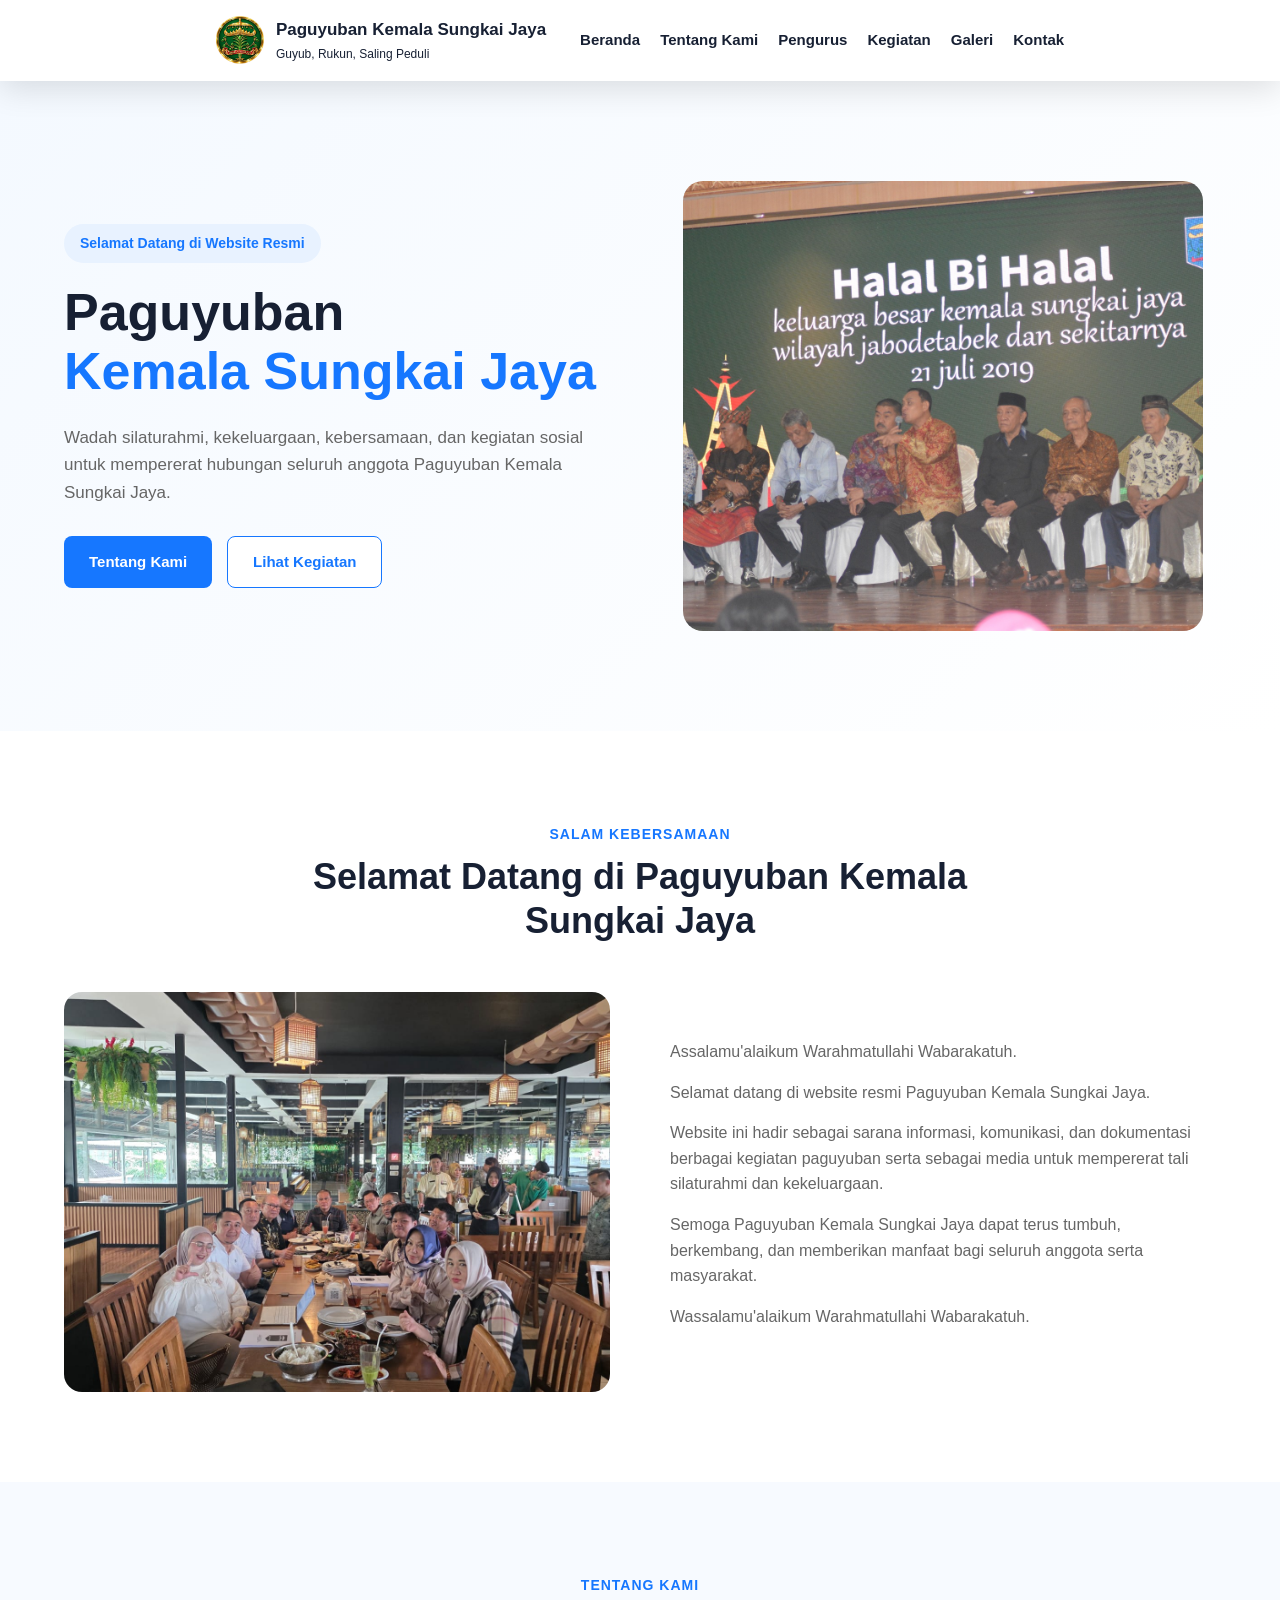
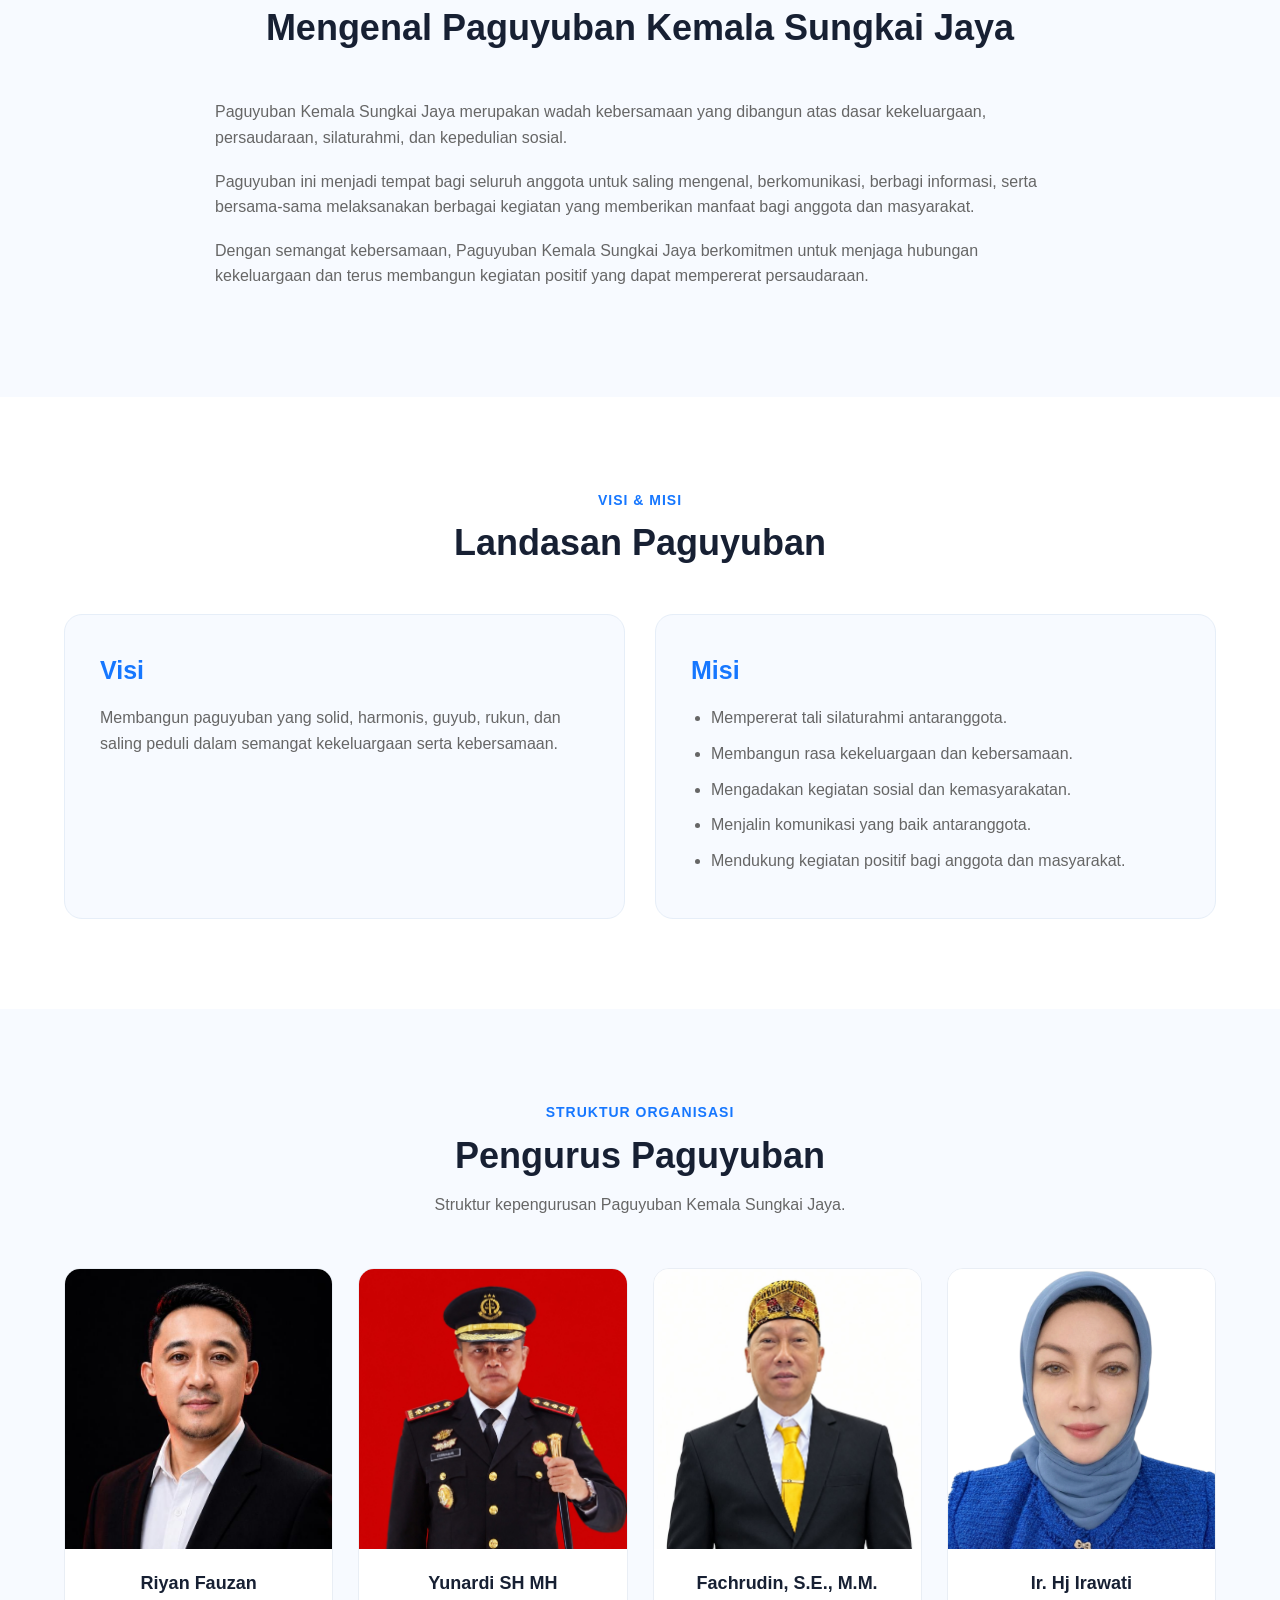
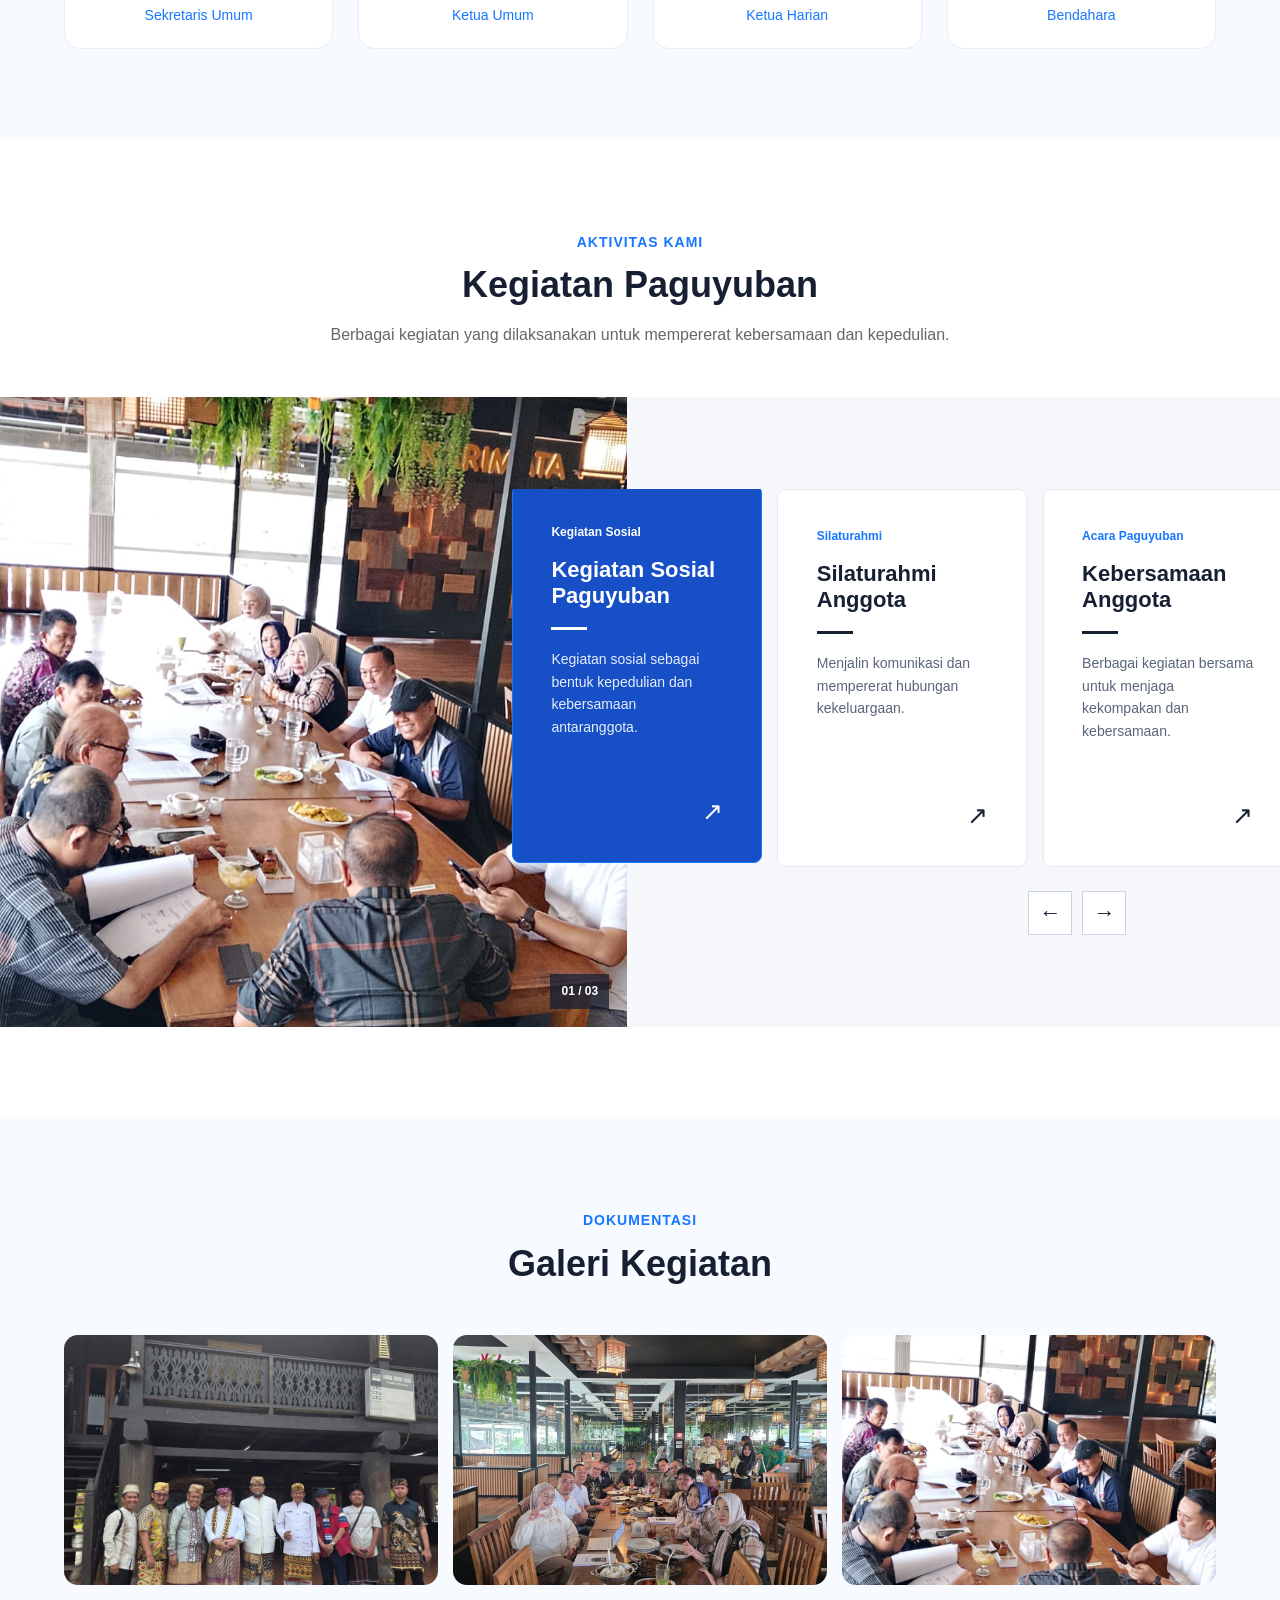
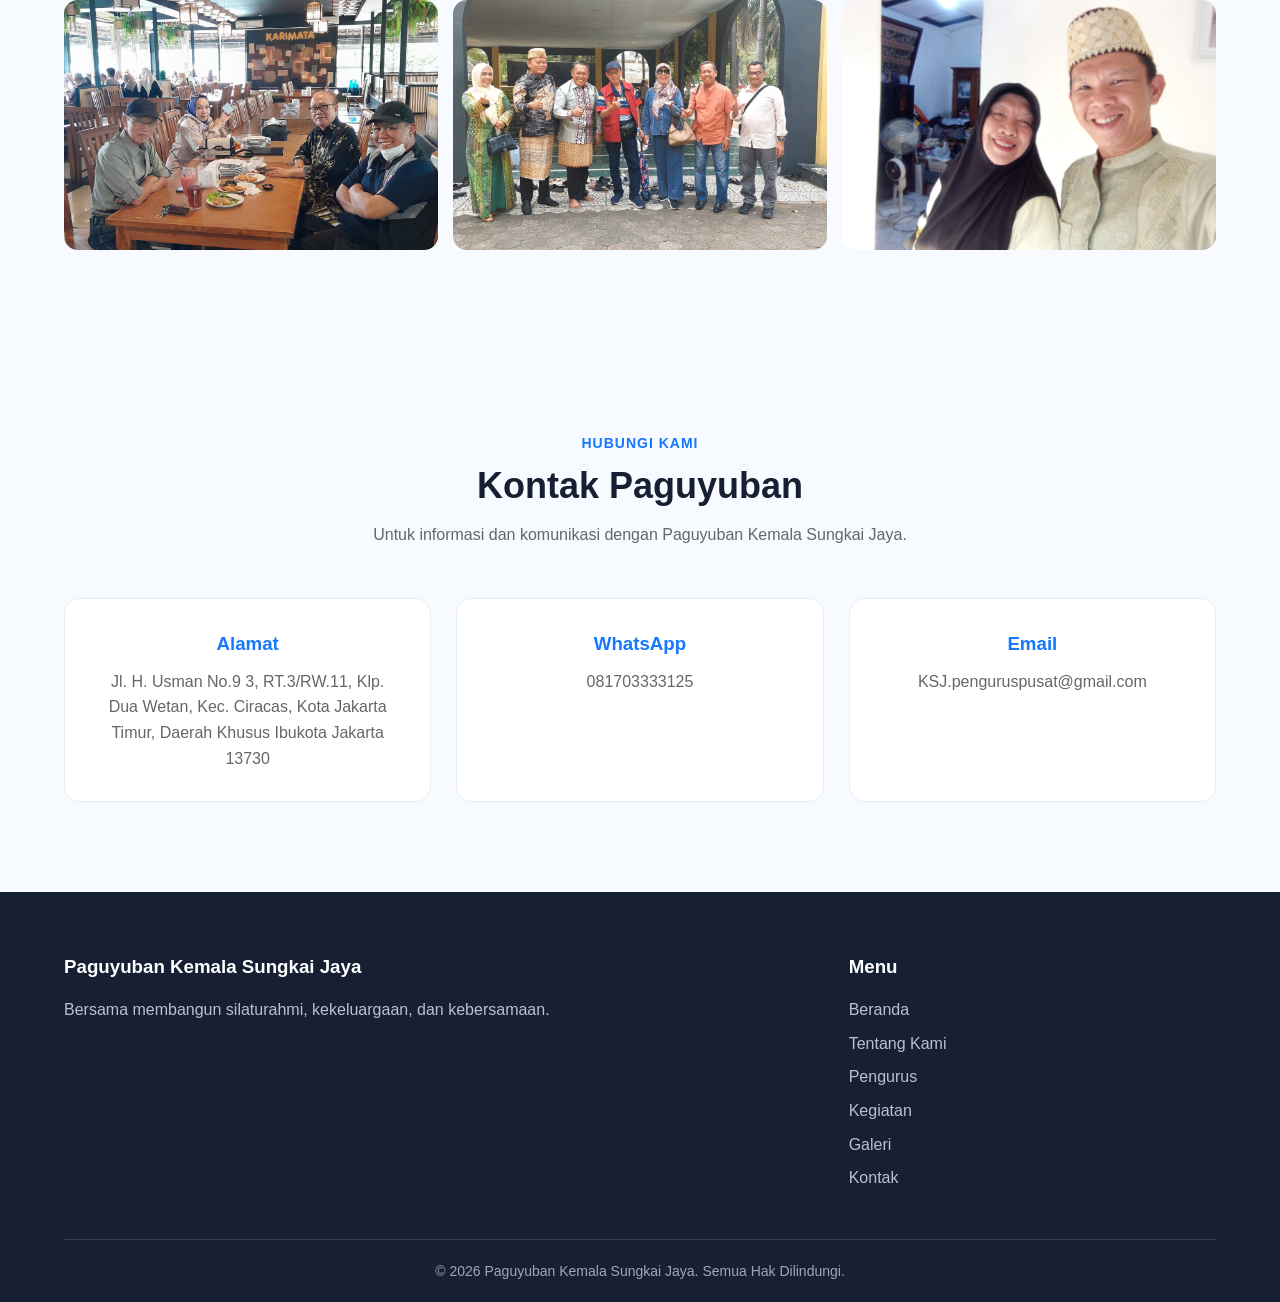
==== index.html @ f53ea98e "progress loading" ====
<!DOCTYPE html>
<html lang="id">

<head>
    <meta charset="UTF-8">
    <meta name="viewport" content="width=device-width, initial-scale=1.0">

    <title>Paguyuban Kemala Sungkai Jaya</title>

    <meta name="description"
        content="Website resmi Paguyuban Kemala Sungkai Jaya sebagai wadah silaturahmi, kekeluargaan, kebersamaan, dan kegiatan sosial.">

    <meta name="keywords"
        content="Paguyuban Kemala SUNGAKY Jaya, Kemala Sungkai, paguyuban, silaturahmi, kegiatan sosial">

    <meta name="author" content="Paguyuban Kemala Sungkai Jaya">

    <link rel="icon" type="image/png" href="assets/images/logo.png?v=20261005-1">

    <!-- CSS -->
    <link rel="stylesheet" href="style.css?v=20261005-2">

</head>

<body>

    <div class="scroll-progress" aria-hidden="true">
        <span class="scroll-progress-bar"></span>
    </div>

    <!-- =====================================================
         HEADER
    ====================================================== -->

    <header class="header">

        <div class="container">

            <!-- LOGO -->
            <div class="logo">
                <a href="#home">
                    <img src="assets/images/logo.png"
                        alt="Logo Paguyuban Kemala Sungkai Jaya">
                    <span class="logo-copy">
                        <span class="logo-name">Paguyuban Kemala Sungkai Jaya</span>
                        <span class="logo-tagline">Guyub, Rukun, Saling Peduli</span>
                    </span>
                </a>
            </div>


            <!-- NAVIGATION -->
            <nav class="navbar">

                <ul class="nav-menu">

                    <li>
                        <a href="#home">Beranda</a>
                    </li>

                    <li>
                        <a href="#tentang">Tentang Kami</a>
                    </li>

                    <li>
                        <a href="#pengurus">Pengurus</a>
                    </li>

                    <li>
                        <a href="#kegiatan">Kegiatan</a>
                    </li>

                    <li>
                        <a href="#galeri">Galeri</a>
                    </li>

                    <li hidden>
                        <a href="#berita">Berita</a>
                    </li>

                    <li>
                        <a href="#kontak">Kontak</a>
                    </li>

                </ul>

            </nav>


            <!-- MENU MOBILE -->
            <button class="menu-toggle" aria-label="Buka menu" aria-expanded="false">
                ☰
            </button>

        </div>

    </header>

    <script>
        const menuToggle = document.querySelector('.menu-toggle');
        const navbar = document.querySelector('.navbar');
        const navLinks = document.querySelectorAll('.nav-menu a');

        if (menuToggle && navbar) {
            menuToggle.addEventListener('click', () => {
                const isOpen = navbar.classList.toggle('active');
                menuToggle.setAttribute('aria-expanded', String(isOpen));
                menuToggle.textContent = isOpen ? '✕' : '☰';
            });

            navLinks.forEach((link) => {
                link.addEventListener('click', () => {
                    if (window.innerWidth <= 768) {
                        navbar.classList.remove('active');
                        menuToggle.setAttribute('aria-expanded', 'false');
                        menuToggle.textContent = '☰';
                    }
                });
            });
        }

        (() => {
            const header = document.querySelector('.header');
            const targets = header?.querySelectorAll('.logo-name, .logo-tagline, .nav-menu a');
            if (!header || !targets?.length) return;

            const sampleSize = 32;
            const imageSamples = new WeakMap();
            let updateFrame = 0;

            function getImageLuminance(image, x, y) {
                if (!image.complete || !image.naturalWidth || !image.naturalHeight) return null;

                let sample = imageSamples.get(image);
                if (!sample) {
                    const canvas = document.createElement('canvas');
                    canvas.width = sampleSize;
                    canvas.height = sampleSize;
                    const context = canvas.getContext('2d', { willReadFrequently: true });
                    try {
                        context.drawImage(image, 0, 0, sampleSize, sampleSize);
                        sample = context.getImageData(0, 0, sampleSize, sampleSize).data;
                        imageSamples.set(image, sample);
                    } catch {
                        return null;
                    }
                }

                const rect = image.getBoundingClientRect();
                if (!rect.width || !rect.height) return null;

                let scaleX = rect.width / image.naturalWidth;
                let scaleY = rect.height / image.naturalHeight;
                const fit = getComputedStyle(image).objectFit;
                if (fit === 'cover' || fit === 'contain') {
                    const scale = fit === 'cover'
                        ? Math.max(scaleX, scaleY)
                        : Math.min(scaleX, scaleY);
                    scaleX = scale;
                    scaleY = scale;
                }

                const offsetX = (rect.width - image.naturalWidth * scaleX) / 2;
                const offsetY = (rect.height - image.naturalHeight * scaleY) / 2;
                const imageX = (x - rect.left - offsetX) / scaleX;
                const imageY = (y - rect.top - offsetY) / scaleY;
                if (imageX < 0 || imageY < 0 || imageX >= image.naturalWidth || imageY >= image.naturalHeight) return null;

                const pixelX = Math.min(sampleSize - 1, Math.floor(imageX / image.naturalWidth * sampleSize));
                const pixelY = Math.min(sampleSize - 1, Math.floor(imageY / image.naturalHeight * sampleSize));
                const index = (pixelY * sampleSize + pixelX) * 4;
                const alpha = sample[index + 3] / 255;
                const red = sample[index] * alpha + 255 * (1 - alpha);
                const green = sample[index + 1] * alpha + 255 * (1 - alpha);
                const blue = sample[index + 2] * alpha + 255 * (1 - alpha);
                return (0.2126 * red + 0.7152 * green + 0.0722 * blue) / 255;
            }

            function getColorLuminance(color) {
                const values = color.match(/[\d.]+/g);
                if (!values || values.length < 3) return null;

                const alpha = values.length > 3 ? Number(values[3]) : 1;
                const red = Number(values[0]) * alpha + 255 * (1 - alpha);
                const green = Number(values[1]) * alpha + 255 * (1 - alpha);
                const blue = Number(values[2]) * alpha + 255 * (1 - alpha);
                return (0.2126 * red + 0.7152 * green + 0.0722 * blue) / 255;
            }

            function getLuminanceAt(x, y) {
                const underneath = document.elementsFromPoint(x, y)
                    .find((element) => !header.contains(element));

                for (let element = underneath; element && element !== document.documentElement; element = element.parentElement) {
                    if (element instanceof HTMLImageElement) {
                        const luminance = getImageLuminance(element, x, y);
                        if (luminance !== null) return luminance;
                    }

                    const color = getColorLuminance(getComputedStyle(element).backgroundColor);
                    if (color !== null && color < 0.999) return color;
                }

                return 1;
            }

            function updateHeaderContrast() {
                updateFrame = 0;

                for (const target of targets) {
                    const rect = target.getBoundingClientRect();
                    if (!rect.width || !rect.height) continue;

                    const xPositions = [0.2, 0.5, 0.8].map((ratio) => rect.left + rect.width * ratio);
                    const luminances = xPositions
                        .map((x) => getLuminanceAt(x, rect.top + rect.height / 2))
                        .filter((value) => value !== null);
                    if (!luminances.length) continue;

                    const luminance = luminances.reduce((sum, value) => sum + value, 0) / luminances.length;
                    let tone = target.dataset.headerContrast;
                    if (!tone) tone = luminance < 0.5 ? 'light' : 'dark';
                    else if (tone === 'light' && luminance > 0.56) tone = 'dark';
                    else if (tone === 'dark' && luminance < 0.44) tone = 'light';

                    if (tone !== target.dataset.headerContrast) {
                        target.dataset.headerContrast = tone;
                        target.style.setProperty('--header-text-color', tone === 'light' ? '#f8fafc' : '#172033');
                        target.style.setProperty('--header-text-shadow', tone === 'light'
                            ? '0 1px 3px rgba(0, 0, 0, 0.7)'
                            : '0 1px 3px rgba(255, 255, 255, 0.85)');
                    }
                }
            }

            function scheduleContrastUpdate() {
                if (!updateFrame) updateFrame = requestAnimationFrame(updateHeaderContrast);
            }

            window.addEventListener('scroll', scheduleContrastUpdate, { passive: true });
            window.addEventListener('resize', scheduleContrastUpdate, { passive: true });
            document.addEventListener('load', (event) => {
                if (event.target instanceof HTMLImageElement) scheduleContrastUpdate();
            }, true);
            scheduleContrastUpdate();
        })();

        (() => {
            const progressBar = document.querySelector('.scroll-progress-bar');
            const mobileOrTablet = window.matchMedia('(max-width: 992px)');
            let frameId = 0;
            let isListening = false;

            if (!progressBar) return;

            function updateProgress() {
                frameId = 0;
                const scrollableHeight = document.documentElement.scrollHeight - window.innerHeight;
                const progress = scrollableHeight > 0
                    ? Math.min(1, Math.max(0, window.scrollY / scrollableHeight))
                    : 0;
                progressBar.style.transform = `scaleX(${progress})`;
            }

            function scheduleProgressUpdate() {
                if (!frameId) frameId = window.requestAnimationFrame(updateProgress);
            }

            function syncProgressListener() {
                if (mobileOrTablet.matches && !isListening) {
                    window.addEventListener('scroll', scheduleProgressUpdate, { passive: true });
                    isListening = true;
                    scheduleProgressUpdate();
                } else if (!mobileOrTablet.matches && isListening) {
                    window.removeEventListener('scroll', scheduleProgressUpdate);
                    isListening = false;
                    window.cancelAnimationFrame(frameId);
                    frameId = 0;
                    progressBar.style.transform = 'scaleX(0)';
                }
            }

            mobileOrTablet.addEventListener('change', syncProgressListener);
            window.addEventListener('resize', () => {
                syncProgressListener();
                if (isListening) scheduleProgressUpdate();
            }, { passive: true });
            syncProgressListener();
        })();
    </script>



    <!-- =====================================================
         MAIN CONTENT
    ====================================================== -->

    <main>


        <!-- =================================================
             HERO
        ================================================== -->

        <section class="hero" id="home">

            <div class="container hero-container">

                <div class="hero-content">

                    <span class="hero-badge">
                        Selamat Datang di Website Resmi
                    </span>

                    <h1>
                        Paguyuban
                        <span>Kemala Sungkai Jaya</span>
                    </h1>

                    <p>
                        Wadah silaturahmi, kekeluargaan, kebersamaan,
                        dan kegiatan sosial untuk mempererat hubungan
                        seluruh anggota Paguyuban Kemala Sungkai Jaya.
                    </p>

                    <div class="hero-buttons">

                        <a href="#tentang" class="btn btn-primary">
                            Tentang Kami
                        </a>

                        <a href="#kegiatan" class="btn btn-secondary">
                            Lihat Kegiatan
                        </a>

                    </div>

                </div>


                <!-- HERO IMAGE -->

                <div class="hero-image">

                    <img src="assets/images/pelantikan.jpeg"
                        alt="Paguyuban Kemala Sungkai Jaya">

                </div>

            </div>

        </section>



        <!-- =================================================
             SAMBUTAN
        ================================================== -->

        <section class="sambutan">

            <div class="container">

                <div class="section-heading">

                    <span class="section-subtitle">
                        Salam Kebersamaan
                    </span>

                    <h2>
                        Selamat Datang di Paguyuban
                        Kemala Sungkai Jaya
                    </h2>

                </div>


                <div class="sambutan-content">

                    <div class="sambutan-image">

                        <img src="assets/images/galeri-2.jpg"
                            alt="Kegiatan Paguyuban Kemala Sungkai Jaya">

                    </div>


                    <div class="sambutan-text">

                        <p>
                            Assalamu'alaikum Warahmatullahi Wabarakatuh.
                        </p>

                        <p>
                            Selamat datang di website resmi
                            Paguyuban Kemala Sungkai Jaya.
                        </p>

                        <p>
                            Website ini hadir sebagai sarana informasi,
                            komunikasi, dan dokumentasi berbagai kegiatan
                            paguyuban serta sebagai media untuk mempererat
                            tali silaturahmi dan kekeluargaan.
                        </p>

                        <p>
                            Semoga Paguyuban Kemala Sungkai Jaya dapat
                            terus tumbuh, berkembang, dan memberikan
                            manfaat bagi seluruh anggota serta masyarakat.
                        </p>

                        <p>
                            Wassalamu'alaikum Warahmatullahi Wabarakatuh.
                        </p>

                    </div>

                </div>

            </div>

        </section>



        <!-- =================================================
             TENTANG KAMI
        ================================================== -->

        <section class="tentang" id="tentang">

            <div class="container">

                <div class="section-heading">

                    <span class="section-subtitle">
                        Tentang Kami
                    </span>

                    <h2>
                        Mengenal Paguyuban Kemala Sungkai Jaya
                    </h2>

                </div>


                <div class="tentang-content">

                    <p>
                        Paguyuban Kemala Sungkai Jaya merupakan wadah
                        kebersamaan yang dibangun atas dasar kekeluargaan,
                        persaudaraan, silaturahmi, dan kepedulian sosial.
                    </p>

                    <p>
                        Paguyuban ini menjadi tempat bagi seluruh anggota
                        untuk saling mengenal, berkomunikasi, berbagi
                        informasi, serta bersama-sama melaksanakan berbagai
                        kegiatan yang memberikan manfaat bagi anggota dan
                        masyarakat.
                    </p>

                    <p>
                        Dengan semangat kebersamaan, Paguyuban Kemala
                        Sungkai Jaya berkomitmen untuk menjaga hubungan
                        kekeluargaan dan terus membangun kegiatan positif
                        yang dapat mempererat persaudaraan.
                    </p>

                </div>

            </div>

        </section>



        <!-- =================================================
             VISI & MISI
        ================================================== -->

        <section class="visi-misi">

            <div class="container">

                <div class="section-heading">

                    <span class="section-subtitle">
                        Visi & Misi
                    </span>

                    <h2>
                        Landasan Paguyuban
                    </h2>

                </div>


                <div class="visi-misi-grid">


                    <!-- VISI -->

                    <div class="visi-box">

                        <h3>
                            Visi
                        </h3>

                        <p>
                            Membangun paguyuban yang solid, harmonis,
                            guyub, rukun, dan saling peduli dalam semangat
                            kekeluargaan serta kebersamaan.
                        </p>

                    </div>


                    <!-- MISI -->

                    <div class="misi-box">

                        <h3>
                            Misi
                        </h3>

                        <ul>

                            <li>
                                Mempererat tali silaturahmi antaranggota.
                            </li>

                            <li>
                                Membangun rasa kekeluargaan dan kebersamaan.
                            </li>

                            <li>
                                Mengadakan kegiatan sosial dan kemasyarakatan.
                            </li>

                            <li>
                                Menjalin komunikasi yang baik antaranggota.
                            </li>

                            <li>
                                Mendukung kegiatan positif bagi anggota
                                dan masyarakat.
                            </li>

                        </ul>

                    </div>

                </div>

            </div>

        </section>



        <!-- =================================================
             PENGURUS
        ================================================== -->

        <section class="pengurus" id="pengurus">

            <div class="container">

                <div class="section-heading">

                    <span class="section-subtitle">
                        Struktur Organisasi
                    </span>

                    <h2>
                        Pengurus Paguyuban
                    </h2>

                    <p>
                        Struktur kepengurusan Paguyuban Kemala Sungkai Jaya.
                    </p>

                </div>


                <div class="pengurus-grid">


                    <!-- KETUA UMUM -->

                    <div class="pengurus-card">

                        <div class="pengurus-image">

                            <img src="assets/images/ketua.jpeg"
                                alt="Ketua Umum Paguyuban">

                        </div>

                        <div class="pengurus-info">

                            <h3>
                                Yunardi SH MH
                            </h3>

                            <span>
                                Ketua Umum
                            </span>

                        </div>

                    </div>


                    <!-- KETUA HARIAN -->

                    <div class="pengurus-card">

                        <div class="pengurus-image">

                            <img src="assets/images/ketuaharian.jpeg"
                                alt="Fachrudin, Ketua Harian Paguyuban Kemala Sungkai Jaya">

                        </div>

                        <div class="pengurus-info">

                            <h3>
                                Fachrudin, S.E., M.M.
                            </h3>

                            <span>
                                Ketua Harian
                            </span>

                        </div>

                    </div>


                    <!-- SEKRETARIS UMUM -->

                    <div class="pengurus-card">

                        <div class="pengurus-image">

                            <img src="assets/images/sekretaris.jpg"
                                alt="Riyan Fauzan, Sekretaris Umum">

                        </div>

                        <div class="pengurus-info">

                            <h3>
                                Riyan Fauzan
                            </h3>

                            <span>
                                Sekretaris Umum
                            </span>

                        </div>

                    </div>


                    <!-- BENDAHARA -->

                    <div class="pengurus-card">

                        <div class="pengurus-image">

                            <img src="assets/images/bendahara.png"
                                alt="Bendahara Paguyuban">

                        </div>

                        <div class="pengurus-info">

                            <h3>
                                Ir. Hj Irawati
                            </h3>

                            <span>
                                Bendahara
                            </span>

                        </div>

                    </div>

                </div>

            </div>

        </section>



        <!-- =================================================
             KEGIATAN
        ================================================== -->

        <section class="kegiatan" id="kegiatan">

            <div class="container">

                <div class="section-heading">

                    <span class="section-subtitle">
                        Aktivitas Kami
                    </span>

                    <h2>
                        Kegiatan Paguyuban
                    </h2>

                    <p>
                        Berbagai kegiatan yang dilaksanakan untuk
                        mempererat kebersamaan dan kepedulian.
                    </p>

                </div>


                <div class="kegiatan-slider" data-kegiatan-slider>

                    <div class="kegiatan-visual">
                        <img class="kegiatan-feature-image"
                            src="assets/images/galeri-3.jpg"
                            alt="Kegiatan sosial Paguyuban Kemala Sungkai Jaya">
                        <span class="kegiatan-counter" aria-live="polite">01 / 03</span>
                    </div>

                    <div class="kegiatan-carousel">

                        <div class="kegiatan-viewport" aria-label="Pilihan kegiatan paguyuban">
                            <div class="kegiatan-track">

                                <article class="kegiatan-card is-active">
                                    <h3 class="kegiatan-card-heading">
                                        <button class="kegiatan-select" type="button" aria-pressed="true"
                                            data-image="assets/images/galeri-3.jpg"
                                            data-alt="Kegiatan sosial Paguyuban Kemala Sungkai Jaya">
                                            <span class="kegiatan-category">Kegiatan Sosial</span>
                                            <span class="kegiatan-card-title">Kegiatan Sosial Paguyuban</span>
                                            <span class="kegiatan-description">Kegiatan sosial sebagai bentuk kepedulian dan kebersamaan antaranggota.</span>
                                            <span class="kegiatan-arrow" aria-hidden="true">↗</span>
                                        </button>
                                    </h3>
                                </article>

                                <article class="kegiatan-card">
                                    <h3 class="kegiatan-card-heading">
                                        <button class="kegiatan-select" type="button" aria-pressed="false"
                                            data-image="assets/images/galeri-2.jpg"
                                            data-alt="Silaturahmi anggota Paguyuban Kemala Sungkai Jaya">
                                            <span class="kegiatan-category">Silaturahmi</span>
                                            <span class="kegiatan-card-title">Silaturahmi Anggota</span>
                                            <span class="kegiatan-description">Menjalin komunikasi dan mempererat hubungan kekeluargaan.</span>
                                            <span class="kegiatan-arrow" aria-hidden="true">↗</span>
                                        </button>
                                    </h3>
                                </article>

                                <article class="kegiatan-card">
                                    <h3 class="kegiatan-card-heading">
                                        <button class="kegiatan-select" type="button" aria-pressed="false"
                                            data-image="assets/images/galeri-1.jpg"
                                            data-alt="Acara kebersamaan anggota Paguyuban Kemala Sungkai Jaya">
                                            <span class="kegiatan-category">Acara Paguyuban</span>
                                            <span class="kegiatan-card-title">Kebersamaan Anggota</span>
                                            <span class="kegiatan-description">Berbagai kegiatan bersama untuk menjaga kekompakan dan kebersamaan.</span>
                                            <span class="kegiatan-arrow" aria-hidden="true">↗</span>
                                        </button>
                                    </h3>
                                </article>

                            </div>
                        </div>

                        <div class="kegiatan-controls" aria-label="Kontrol slider kegiatan">
                            <button class="kegiatan-control" type="button" data-kegiatan-step="-1" aria-label="Kegiatan sebelumnya">
                                <span aria-hidden="true">←</span>
                            </button>
                            <button class="kegiatan-control" type="button" data-kegiatan-step="1" aria-label="Kegiatan berikutnya">
                                <span aria-hidden="true">→</span>
                            </button>
                        </div>

                    </div>
                </div>

            </div>

        </section>

        <script>
            (() => {
                const slider = document.querySelector('[data-kegiatan-slider]');
                if (!slider) return;

                const featureImage = slider.querySelector('.kegiatan-feature-image');
                const counter = slider.querySelector('.kegiatan-counter');
                const track = slider.querySelector('.kegiatan-track');
                const originalIndexes = new Map(
                    [...track.querySelectorAll('.kegiatan-select')].map((button, index) => [button, index])
                );
                let isAnimating = false;
                let pendingSteps = 0;
                let imageSwapTimer;

                track.querySelectorAll('.kegiatan-select').forEach((button) => {
                    const preview = new Image();
                    preview.src = button.dataset.image;
                });

                function setActiveCard(card) {
                    const selectedButton = card.querySelector('.kegiatan-select');
                    const originalIndex = originalIndexes.get(selectedButton);

                    [...track.children].forEach((item) => {
                        const isActive = item === card;
                        item.classList.toggle('is-active', isActive);
                        item.querySelector('.kegiatan-select').setAttribute('aria-pressed', String(isActive));
                    });

                    window.clearTimeout(imageSwapTimer);
                    if (featureImage.getAttribute('src') !== selectedButton.dataset.image) {
                        featureImage.classList.add('is-changing');
                        imageSwapTimer = window.setTimeout(() => {
                            featureImage.src = selectedButton.dataset.image;
                            featureImage.alt = selectedButton.dataset.alt;
                            featureImage.classList.remove('is-changing');
                        }, 140);
                    }

                    counter.textContent = `${String(originalIndex + 1).padStart(2, '0')} / ${String(originalIndexes.size).padStart(2, '0')}`;
                }

                function finishStep(direction, outgoingCard, onTransitionEnd, timer) {
                    if (!isAnimating) return;

                    window.clearTimeout(timer);
                    track.removeEventListener('transitionend', onTransitionEnd);
                    if (direction > 0) track.append(outgoingCard);

                    track.style.transition = 'none';
                    track.style.transform = 'translateX(0)';
                    track.getBoundingClientRect();
                    track.style.transition = '';
                    isAnimating = false;
                    requestAnimationFrame(advanceQueue);
                }

                function animateStep(direction) {
                    const cards = [...track.children];
                    const distance = cards[0].getBoundingClientRect().width
                        + parseFloat(getComputedStyle(track).gap || 0);
                    let incomingCard;
                    let outgoingCard = cards[0];

                    if (direction > 0) {
                        incomingCard = cards[1];
                    } else {
                        incomingCard = cards[cards.length - 1];
                        track.style.transition = 'none';
                        track.prepend(incomingCard);
                        track.style.transform = `translateX(${-distance}px)`;
                        track.getBoundingClientRect();
                    }

                    setActiveCard(incomingCard);
                    isAnimating = true;

                    let timer;
                    function onTransitionEnd(event) {
                        if (event.target !== track || event.propertyName !== 'transform') return;
                        finishStep(direction, outgoingCard, onTransitionEnd, timer);
                    }

                    track.addEventListener('transitionend', onTransitionEnd);
                    timer = window.setTimeout(() => {
                        finishStep(direction, outgoingCard, onTransitionEnd, timer);
                    }, 500);

                    requestAnimationFrame(() => {
                        track.style.transform = direction > 0
                            ? `translateX(${-distance}px)`
                            : 'translateX(0)';
                    });
                }

                function advanceQueue() {
                    if (isAnimating || pendingSteps === 0) return;

                    const direction = Math.sign(pendingSteps);
                    pendingSteps -= direction;
                    animateStep(direction);
                }

                function requestSteps(steps) {
                    pendingSteps += steps;
                    advanceQueue();
                }

                track.querySelectorAll('.kegiatan-card').forEach((card) => {
                    card.querySelector('.kegiatan-select').addEventListener('click', () => {
                        const index = [...track.children].indexOf(card);
                        if (index > 0) requestSteps(index);
                    });
                });

                slider.querySelectorAll('[data-kegiatan-step]').forEach((control) => {
                    control.addEventListener('click', () => {
                        requestSteps(Number(control.dataset.kegiatanStep));
                    });
                });
            })();
        </script>



        <!-- =================================================
             GALERI
        ================================================== -->

        <section class="galeri" id="galeri">

            <div class="container">

                <div class="section-heading">

                    <span class="section-subtitle">
                        Dokumentasi
                    </span>

                    <h2>
                        Galeri Kegiatan
                    </h2>

                </div>


                <div class="galeri-grid">

                    <div class="galeri-item">
                        <img src="assets/images/galeri-1.jpg"
                            alt="Galeri Paguyuban">
                    </div>

                    <div class="galeri-item">
                        <img src="assets/images/galeri-2.jpg"
                            alt="Galeri Paguyuban">
                    </div>

                    <div class="galeri-item">
                        <img src="assets/images/galeri-3.jpg"
                            alt="Galeri Paguyuban">
                    </div>

                    <div class="galeri-item">
                        <img src="assets/images/galeri-4.jpg"
                            alt="Galeri Paguyuban">
                    </div>

                    <div class="galeri-item">
                        <img src="assets/images/galeri-5.jpg"
                            alt="Galeri Paguyuban">
                    </div>

                    <div class="galeri-item">
                        <img src="assets/images/galeri-6.jpg"
                            alt="Galeri Paguyuban">
                    </div>

                </div>

            </div>

        </section>



        <!-- =================================================
             BERITA
        ================================================== -->

        <section class="berita" id="berita" hidden>

            <div class="container">

                <div class="section-heading">

                    <span class="section-subtitle">
                        Informasi Terbaru
                    </span>

                    <h2>
                        Berita & Informasi
                    </h2>

                </div>


                <div class="berita-grid">


                    <article class="berita-card">

                        <img src="assets/images/galeri-3.jpg"
                            alt="Berita Paguyuban">

                        <div class="berita-content">

                            <span>
                                Informasi
                            </span>

                            <h3>
                                Kegiatan Terbaru Paguyuban
                            </h3>

                            <p>
                                Informasi mengenai kegiatan terbaru
                                Paguyuban Kemala Sungkai Jaya.
                            </p>

                            <a href="#">
                                Baca Selengkapnya →
                            </a>

                        </div>

                    </article>


                    <article class="berita-card">

                        <img src="assets/images/galeri-1.jpg"
                            alt="Informasi Paguyuban">

                        <div class="berita-content">

                            <span>
                                Pengumuman
                            </span>

                            <h3>
                                Informasi Untuk Anggota
                            </h3>

                            <p>
                                Informasi dan pengumuman penting
                                untuk seluruh anggota paguyuban.
                            </p>

                            <a href="#">
                                Baca Selengkapnya →
                            </a>

                        </div>

                    </article>


                    <article class="berita-card">

                        <img src="assets/images/galeri-4.jpg"
                            alt="Kegiatan Sosial Paguyuban">

                        <div class="berita-content">

                            <span>
                                Sosial
                            </span>

                            <h3>
                                Kepedulian dan Kebersamaan
                            </h3>

                            <p>
                                Dokumentasi kegiatan sosial dan
                                kepedulian Paguyuban.
                            </p>

                            <a href="#">
                                Baca Selengkapnya →
                            </a>

                        </div>

                    </article>

                </div>

            </div>

        </section>



        <!-- =================================================
             KONTAK
        ================================================== -->

        <section class="kontak" id="kontak">

            <div class="container">

                <div class="section-heading">

                    <span class="section-subtitle">
                        Hubungi Kami
                    </span>

                    <h2>
                        Kontak Paguyuban
                    </h2>

                    <p>
                        Untuk informasi dan komunikasi dengan
                        Paguyuban Kemala Sungkai Jaya.
                    </p>

                </div>


                <div class="kontak-grid">


                    <div class="kontak-item">

                        <h3>
                            Alamat
                        </h3>

                        <p>
                            Jl. H. Usman No.9 3, RT.3/RW.11, Klp. Dua Wetan, Kec. Ciracas, Kota Jakarta Timur, Daerah Khusus Ibukota Jakarta 13730
                        </p>

                    </div>


                    <div class="kontak-item">

                        <h3>
                            WhatsApp
                        </h3>

                        <p>
                            081703333125
                        </p>

                    </div>


                    <div class="kontak-item">

                        <h3>
                            Email
                        </h3>

                        <p>
                            KSJ.penguruspusat@gmail.com
                        </p>

                    </div>

                </div>

            </div>

        </section>


    </main>



    <!-- =====================================================
         FOOTER
    ====================================================== -->

    <footer class="footer">

        <div class="container">

            <div class="footer-content">

                <div class="footer-about">

                    <h3>
                        Paguyuban Kemala Sungkai Jaya
                    </h3>

                    <p>
                        Bersama membangun silaturahmi,
                        kekeluargaan, dan kebersamaan.
                    </p>

                </div>


                <div class="footer-menu">

                    <h3>
                        Menu
                    </h3>

                    <ul>

                        <li>
                            <a href="#home">Beranda</a>
                        </li>

                        <li>
                            <a href="#tentang">Tentang Kami</a>
                        </li>

                        <li>
                            <a href="#pengurus">Pengurus</a>
                        </li>

                        <li>
                            <a href="#kegiatan">Kegiatan</a>
                        </li>

                        <li>
                            <a href="#galeri">Galeri</a>
                        </li>

                        <li>
                            <a href="#kontak">Kontak</a>
                        </li>

                    </ul>

                </div>

            </div>


            <div class="footer-bottom">

                <p>
                    &copy; <span id="year">2026</span>
                    Paguyuban Kemala Sungkai Jaya.
                    Semua Hak Dilindungi.
                </p>

            </div>

        </div>

    </footer>



    <!-- JAVASCRIPT -->

    <script src="script.js"></script>

</body>

</html>
---- style.css ----
/* =========================================================
   RESET & DASAR
========================================================= */

* {
    margin: 0;
    padding: 0;
    box-sizing: border-box;
}

html {
    scroll-behavior: smooth;
}

body {
    font-family: Arial, sans-serif;
    line-height: 1.6;
    color: #333;
    background: #ffffff;
}

img {
    max-width: 100%;
    display: block;
}

a {
    text-decoration: none;
    color: inherit;
}

ul {
    list-style: none;
}

.container {
    width: 90%;
    max-width: 1200px;
    margin: 0 auto;
}

.scroll-progress {
    display: none;
}

@media (max-width: 992px) {
    .scroll-progress {
        position: fixed;
        top: 0;
        right: 0;
        left: 0;
        z-index: 1201;
        display: block;
        height: 3px;
        overflow: hidden;
        background: rgba(23, 32, 51, 0.12);
        pointer-events: none;
    }

    .scroll-progress-bar {
        display: block;
        width: 100%;
        height: 100%;
        transform: scaleX(0);
        transform-origin: left center;
        background: #1677ff;
        will-change: transform;
    }
}


/* =========================================================
   HEADER
========================================================= */

.header {
    width: 100%;
    position: sticky;
    top: 0;
    z-index: 1000;
    background: rgba(255, 255, 255, 0.92);
    border-bottom: 1px solid rgba(15, 23, 42, 0.06);
    box-shadow: 0 8px 24px rgba(15, 23, 42, 0.08);
    transition: all 0.3s ease;
}

.header .container {
    min-height: 80px;
    display: flex;
    align-items: center;
    justify-content: center;
    gap: 34px;
    position: relative;
}

@supports ((backdrop-filter: blur(12px)) or (-webkit-backdrop-filter: blur(12px))) {
    .header {
        background: rgba(255, 255, 255, 0.18);
        border-bottom: 1px solid rgba(255, 255, 255, 0.25);
        -webkit-backdrop-filter: blur(16px);
        backdrop-filter: blur(16px);
        box-shadow: 0 8px 32px rgba(0, 0, 0, 0.12);
    }
}


/* LOGO */

.logo a {
    display: flex;
    align-items: center;
    gap: 12px;
    white-space: nowrap;
}

.logo-copy {
    display: flex;
    flex-direction: column;
    gap: 2px;
}

.logo img {
    width: 48px;
    height: 48px;
    object-fit: contain;
}

.logo-name {
    color: #172033;
    font-size: 17px;
    font-weight: 700;
}

.logo-tagline {
    color: #64748b;
    font-size: 12px;
    font-weight: 500;
}


/* NAVBAR */

.navbar {
    display: flex;
    align-items: center;
    min-width: 0;
}

.nav-menu {
    display: flex;
    align-items: center;
    gap: 20px;
}

.nav-menu a {
    display: inline-block;
    position: relative;
    font-size: 15px;
    font-weight: 600;
    color: var(--header-text-color, #333333);
    text-shadow: var(--header-text-shadow, 0 1px 2px rgba(255, 255, 255, 0.9));
    transition: color 0.35s ease-in-out, text-shadow 0.35s ease-in-out;
}

.nav-menu a:hover {
    color: var(--header-text-color, #1677ff);
}

.nav-menu a::after {
    content: "";
    position: absolute;
    right: 0;
    bottom: -4px;
    left: 0;
    height: 2px;
    border-radius: 2px;
    background: currentColor;
    opacity: 0;
    transform: scaleX(0);
    transform-origin: center;
    transition: transform 0.32s ease, opacity 0.2s ease;
}

.nav-menu a:hover::after,
.nav-menu a:focus-visible::after {
    opacity: 1;
    transform: scaleX(1);
}

.logo-name,
.logo-tagline {
    color: var(--header-text-color, #172033);
    text-shadow: var(--header-text-shadow, 0 1px 2px rgba(255, 255, 255, 0.9));
    transition: color 0.35s ease-in-out, text-shadow 0.35s ease-in-out;
}


/* MOBILE MENU BUTTON */

.menu-toggle {
    display: none;
    border: none;
    background: transparent;
    font-size: 28px;
    cursor: pointer;
}

@media (min-width: 769px) and (max-width: 1100px) {
    .header .container {
        gap: 14px;
    }

    .logo-name {
        font-size: 14px;
    }

    .logo-tagline {
        font-size: 10.5px;
    }

    .nav-menu {
        gap: 10px;
    }

    .nav-menu a {
        font-size: 13px;
    }
}


/* =========================================================
   HERO
========================================================= */

.hero {
    min-height: 650px;
    display: flex;
    align-items: center;
    background:
        linear-gradient(
            135deg,
            #f4f9ff 0%,
            #ffffff 100%
        );
    padding: 80px 0;
}

.hero-container {
    display: grid;
    grid-template-columns: 1fr 1fr;
    align-items: center;
    gap: 60px;
}

.hero-content {
    max-width: 600px;
}

.hero-badge {
    display: inline-block;
    padding: 8px 16px;
    border-radius: 30px;
    background: #e8f2ff;
    color: #1677ff;
    font-size: 14px;
    font-weight: 600;
    margin-bottom: 20px;
}

.hero h1 {
    font-size: 52px;
    line-height: 1.15;
    margin-bottom: 22px;
    color: #172033;
}

.hero h1 span {
    display: block;
    color: #1677ff;
}

.hero p {
    font-size: 17px;
    color: #666666;
    margin-bottom: 30px;
    max-width: 580px;
}


/* HERO BUTTON */

.hero-buttons {
    display: flex;
    gap: 15px;
    flex-wrap: wrap;
}

.btn {
    display: inline-flex;
    align-items: center;
    justify-content: center;
    padding: 13px 25px;
    border-radius: 8px;
    font-size: 15px;
    font-weight: 600;
    transition: 0.3s ease;
}

.btn-primary {
    background: #1677ff;
    color: #ffffff;
}

.btn-primary:hover {
    background: #0d5dcc;
    transform: translateY(-2px);
}

.btn-secondary {
    border: 1px solid #1677ff;
    color: #1677ff;
    background: #ffffff;
}

.btn-secondary:hover {
    background: #1677ff;
    color: #ffffff;
}


/* HERO IMAGE */

.hero-image {
    display: flex;
    justify-content: center;
}

.hero-image img {
    width: 100%;
    max-width: 520px;
    height: 450px;
    object-fit: cover;
    border-radius: 20px;
}


/* =========================================================
   SECTION UMUM
========================================================= */

section {
    padding: 90px 0;
}

.section-heading {
    text-align: center;
    max-width: 750px;
    margin: 0 auto 50px;
}

.section-subtitle {
    display: inline-block;
    color: #1677ff;
    font-size: 14px;
    font-weight: 700;
    text-transform: uppercase;
    letter-spacing: 1px;
    margin-bottom: 10px;
}

.section-heading h2 {
    font-size: 36px;
    line-height: 1.2;
    color: #172033;
    margin-bottom: 15px;
}

.section-heading p {
    color: #666666;
}


/* =========================================================
   SAMBUTAN
========================================================= */

.sambutan {
    background: #ffffff;
}

.sambutan-content {
    display: grid;
    grid-template-columns: 1fr 1fr;
    align-items: center;
    gap: 60px;
}

.sambutan-image img {
    width: 100%;
    height: 400px;
    object-fit: cover;
    border-radius: 18px;
}

.sambutan-text p {
    color: #666666;
    margin-bottom: 15px;
}


/* =========================================================
   TENTANG
========================================================= */

.tentang {
    background: #f7faff;
}

.tentang-content {
    max-width: 850px;
    margin: auto;
}

.tentang-content p {
    color: #666666;
    margin-bottom: 18px;
    font-size: 16px;
}


/* =========================================================
   VISI & MISI
========================================================= */

.visi-misi {
    background: #ffffff;
}

.visi-misi-grid {
    display: grid;
    grid-template-columns: 1fr 1fr;
    gap: 30px;
}

.visi-box,
.misi-box {
    padding: 35px;
    border-radius: 18px;
    background: #f7faff;
    border: 1px solid #e6eef8;
}

.visi-box h3,
.misi-box h3 {
    font-size: 25px;
    color: #1677ff;
    margin-bottom: 15px;
}

.visi-box p,
.misi-box li {
    color: #666666;
}

.misi-box ul {
    list-style: disc;
    padding-left: 20px;
}

.misi-box li {
    margin-bottom: 10px;
}


/* =========================================================
   PENGURUS
========================================================= */

.pengurus {
    background: #f7faff;
}

.pengurus-grid {
    display: grid;
    grid-template-columns: repeat(4, 1fr);
    gap: 25px;
}

.pengurus-card {
    background: #ffffff;
    border-radius: 16px;
    overflow: hidden;
    border: 1px solid #e9eef5;
    transition: 0.3s ease;
}

.pengurus-card:hover {
    transform: translateY(-5px);
}

.pengurus-image img {
    width: 100%;
    height: 280px;
    object-fit: cover;
}

.pengurus-info {
    padding: 20px;
    text-align: center;
}

.pengurus-info h3 {
    font-size: 18px;
    color: #172033;
    margin-bottom: 5px;
}

.pengurus-info span {
    color: #1677ff;
    font-size: 14px;
}

@media (min-width: 769px) {
    .pengurus-grid > .pengurus-card:nth-child(1) {
        order: 2;
    }

    .pengurus-grid > .pengurus-card:nth-child(2) {
        order: 3;
    }

    .pengurus-grid > .pengurus-card:nth-child(3) {
        order: 1;
    }

    .pengurus-grid > .pengurus-card:nth-child(4) {
        order: 4;
    }
}


/* =========================================================
   KEGIATAN
========================================================= */

.kegiatan {
    background: #ffffff;
}

.kegiatan-slider {
    display: grid;
    width: 100vw;
    height: clamp(560px, 70vh, 760px);
    margin-left: calc(50% - 50vw);
    grid-template-columns: minmax(0, 49fr) minmax(0, 51fr);
    align-items: stretch;
    gap: 0;
    overflow: hidden;
    background: #f5f7fa;
}

.kegiatan-visual {
    position: relative;
    min-width: 0;
    height: 100%;
    min-height: 0;
    overflow: hidden;
    background: #e7eef7;
}

.kegiatan-feature-image {
    display: block;
    width: 100%;
    height: 100%;
    min-height: 0;
    object-fit: cover;
    transition: opacity 0.25s ease, transform 0.5s ease;
}

.kegiatan-feature-image.is-changing {
    opacity: 0.18;
    transform: scale(1.02);
}

.kegiatan-counter {
    position: absolute;
    right: 18px;
    bottom: 18px;
    padding: 8px 11px;
    background: rgba(23, 32, 51, 0.76);
    color: #ffffff;
    font-size: 12px;
    font-weight: 700;
}

.kegiatan-carousel {
    z-index: 2;
    display: flex;
    width: calc(100% + clamp(110px, 9vw, 176px));
    height: 100%;
    min-width: 0;
    margin-left: clamp(-176px, -9vw, -110px);
    flex-direction: column;
    justify-content: center;
    overflow: hidden;
}

.kegiatan-viewport {
    flex: 0 0 clamp(340px, 42vh, 450px);
    height: clamp(340px, 42vh, 450px);
    min-width: 0;
    overflow: hidden;
    overflow-y: hidden;
    scrollbar-width: none;
}

.kegiatan-viewport::-webkit-scrollbar {
    display: none;
}

.kegiatan-track {
    position: relative;
    display: flex;
    width: max-content;
    height: 100%;
    gap: clamp(14px, 1.2vw, 24px);
    transition: transform 0.42s cubic-bezier(0.22, 0.61, 0.36, 1);
}

.kegiatan-card {
    flex: 0 0 clamp(250px, 19vw, 365px);
    height: 100%;
    min-height: 0;
    overflow: hidden;
    border: 1px solid #e4eaf2;
    border-radius: 8px;
    background: #ffffff;
    color: #172033;
    transition: background-color 0.3s ease, border-color 0.3s ease, color 0.3s ease, transform 0.3s ease;
}

.kegiatan-card.is-active {
    transform: translateY(-4px);
    border-color: #1677ff;
    background: #164fc6;
    color: #ffffff;
}

.kegiatan-card-heading {
    height: 100%;
    margin: 0;
}

.kegiatan-select {
    display: flex;
    width: 100%;
    height: 100%;
    min-height: 0;
    flex-direction: column;
    align-items: flex-start;
    padding: clamp(26px, 3vw, 40px);
    border: 0;
    background: transparent;
    color: inherit;
    text-align: left;
    cursor: pointer;
}

.kegiatan-select:focus-visible,
.kegiatan-control:focus-visible {
    outline: 3px solid #e3b651;
    outline-offset: 3px;
}

.kegiatan-category {
    color: #1677ff;
    font-size: 12px;
    font-weight: 700;
}

.kegiatan-card.is-active .kegiatan-category {
    color: #ffffff;
}

.kegiatan-card-title {
    display: block;
    margin-top: 18px;
    font-size: 22px;
    font-weight: 700;
    line-height: 1.2;
}

.kegiatan-card-title::after {
    display: block;
    width: 36px;
    height: 3px;
    margin-top: 18px;
    background: currentColor;
    content: "";
}

.kegiatan-description {
    display: block;
    margin-top: 18px;
    color: #596579;
    font-size: 14px;
    font-weight: 400;
    line-height: 1.6;
}

.kegiatan-card.is-active .kegiatan-description {
    color: rgba(255, 255, 255, 0.9);
}

.kegiatan-arrow {
    align-self: flex-end;
    margin-top: auto;
    font-size: 25px;
    line-height: 1;
}

.kegiatan-controls {
    display: flex;
    justify-content: flex-end;
    gap: 10px;
    margin-top: 24px;
    padding-right: clamp(24px, 12vw, 230px);
}

.kegiatan-control {
    display: grid;
    width: 44px;
    height: 44px;
    place-items: center;
    border: 1px solid #cbd5e1;
    background: #ffffff;
    color: #172033;
    font-size: 22px;
    cursor: pointer;
    transition: background-color 0.2s ease, color 0.2s ease, border-color 0.2s ease;
}

.kegiatan-control:hover {
    border-color: #1677ff;
    background: #1677ff;
    color: #ffffff;
}


/* =========================================================
   GALERI
========================================================= */

.galeri {
    background: #f7faff;
}

.galeri-grid {
    display: grid;
    grid-template-columns: repeat(3, 1fr);
    gap: 15px;
}

.galeri-item {
    overflow: hidden;
    border-radius: 14px;
}

.galeri-item img {
    width: 100%;
    height: 250px;
    object-fit: cover;
    transition: 0.4s ease;
}

.galeri-item:hover img {
    transform: scale(1.05);
}


/* =========================================================
   BERITA
========================================================= */

.berita {
    background: #ffffff;
}

.berita-grid {
    display: grid;
    grid-template-columns: repeat(3, 1fr);
    gap: 25px;
}

.berita-card {
    border: 1px solid #e9eef5;
    border-radius: 16px;
    overflow: hidden;
    background: #ffffff;
}

.berita-card > img {
    width: 100%;
    height: 220px;
    object-fit: cover;
}

.berita-content {
    padding: 22px;
}

.berita-content span {
    color: #1677ff;
    font-size: 13px;
    font-weight: 700;
}

.berita-content h3 {
    font-size: 20px;
    margin: 8px 0;
    color: #172033;
}

.berita-content p {
    color: #666666;
    font-size: 14px;
    margin-bottom: 15px;
}

.berita-content a {
    color: #1677ff;
    font-size: 14px;
    font-weight: 700;
}


/* =========================================================
   KONTAK
========================================================= */

.kontak {
    background: #f7faff;
}

.kontak-grid {
    display: grid;
    grid-template-columns: repeat(3, 1fr);
    gap: 25px;
}

.kontak-item {
    background: #ffffff;
    padding: 30px;
    border-radius: 16px;
    text-align: center;
    border: 1px solid #e9eef5;
}

.kontak-item h3 {
    color: #1677ff;
    margin-bottom: 10px;
}

.kontak-item p {
    color: #666666;
}


/* =========================================================
   FOOTER
========================================================= */

.footer {
    background: #172033;
    color: #ffffff;
    padding: 60px 0 20px;
}

.footer-content {
    display: grid;
    grid-template-columns: 2fr 1fr;
    gap: 50px;
    padding-bottom: 40px;
}

.footer h3 {
    margin-bottom: 15px;
}

.footer-about p {
    color: #b9c1ce;
    max-width: 500px;
}

.footer-menu ul li {
    margin-bottom: 8px;
}

.footer-menu a {
    color: #b9c1ce;
    transition: 0.3s ease;
}

.footer-menu a:hover {
    color: #ffffff;
}

.footer-bottom {
    border-top: 1px solid #303b4d;
    padding-top: 20px;
    text-align: center;
}

.footer-bottom p {
    color: #9da7b5;
    font-size: 14px;
}


/* =========================================================
   RESPONSIVE TABLET
========================================================= */

@media (max-width: 992px) {

    .header .container {
        gap: 22px;
    }

    .logo-name {
        font-size: 15px;
    }

    .nav-menu {
        gap: 12px;
    }

    .nav-menu a {
        font-size: 14px;
    }

    .hero h1 {
        font-size: 42px;
    }

    .hero-container,
    .sambutan-content {
        gap: 35px;
    }

    .pengurus-grid {
        grid-template-columns: repeat(2, 1fr);
    }

    .berita-grid {
        grid-template-columns: repeat(2, 1fr);
    }

    .kegiatan-slider {
        width: 100%;
        height: auto;
        min-height: 0;
        margin-left: 0;
        grid-template-columns: 1fr;
        gap: 18px;
        overflow: visible;
    }

    .kegiatan-visual {
        height: min(58vw, 360px);
        min-height: 260px;
    }

    .kegiatan-feature-image {
        height: 100%;
        min-height: 0;
    }

    .kegiatan-carousel {
        width: 100%;
        height: auto;
        margin-left: 0;
        overflow: visible;
    }

    .kegiatan-viewport {
        flex: none;
        height: 320px;
    }

    .kegiatan-track {
        height: 100%;
    }

    .kegiatan-card {
        flex-basis: clamp(250px, 40vw, 320px);
    }

    .kegiatan-select {
        padding: 28px 24px 22px;
    }

    .kegiatan-controls {
        padding-right: 0;
    }

}


/* =========================================================
   RESPONSIVE HP
========================================================= */

@media (max-width: 768px) {

    .header .container {
        min-height: 70px;
        position: relative;
        justify-content: space-between;
        gap: 12px;
    }

    .logo-name {
        max-width: 100%;
        white-space: normal;
        line-height: 1.25;
        font-size: 13px;
    }

    .logo-copy {
        max-width: 180px;
        white-space: normal;
    }

    .logo-tagline {
        font-size: 10px;
    }

    .logo img {
        width: 42px;
        height: 42px;
    }

    .menu-toggle {
        display: block;
        background: rgba(22, 119, 255, 0.08);
        color: #1f2937;
        border: 1px solid rgba(22, 119, 255, 0.15);
        border-radius: 10px;
        width: 42px;
        height: 42px;
        line-height: 1;
        font-size: 24px;
        padding: 0;
        transition: all 0.3s ease;
    }

    .navbar {
        display: none;
        position: absolute;
        top: calc(100% + 10px);
        right: 0;
        left: 0;
        background: rgba(255, 255, 255, 0.92);
        border: 1px solid rgba(15, 23, 42, 0.08);
        border-radius: 14px;
        box-shadow: 0 12px 30px rgba(15, 23, 42, 0.12);
        padding: 10px 14px;
    }

    .navbar.active {
        display: block;
    }

    .nav-menu {
        flex-direction: column;
        align-items: flex-start;
        gap: 8px;
        padding: 4px 0;
    }

    .nav-menu a {
        display: block;
        width: 100%;
        padding: 10px 8px;
        border-radius: 8px;
    }

    .nav-menu a:hover {
        background: rgba(22, 119, 255, 0.06);
    }

    .hero {
        padding: 60px 0;
    }

    .hero-container,
    .sambutan-content,
    .visi-misi-grid {
        grid-template-columns: 1fr;
    }

    .hero-content {
        text-align: center;
        margin: auto;
    }

    .hero h1 {
        font-size: 38px;
    }

    .hero-buttons {
        justify-content: center;
    }

    .hero-image img {
        height: 350px;
    }

    section {
        padding: 70px 0;
    }

    .section-heading h2 {
        font-size: 30px;
    }

    .pengurus-grid,
    .galeri-grid,
    .berita-grid,
    .kontak-grid {
        grid-template-columns: 1fr;
    }

    .kegiatan-visual {
        height: 68vw;
        min-height: 230px;
    }

    .kegiatan-viewport {
        height: 300px;
    }

    .kegiatan-card {
        flex-basis: min(78vw, 290px);
    }

    .kegiatan-select {
        padding: 24px 22px 20px;
    }

    .footer-content {
        grid-template-columns: 1fr;
    }

}


/* =========================================================
   HP KECIL
========================================================= */

@media (max-width: 480px) {

    .container {
        width: 92%;
    }

    .kegiatan-visual {
        height: 60vw;
        min-height: 200px;
    }

    .kegiatan-viewport {
        height: 290px;
    }

    .hero h1 {
        font-size: 32px;
    }

    .hero p {
        font-size: 15px;
    }

    .hero-image img {
        height: 280px;
    }

    .btn {
        width: 100%;
    }

}
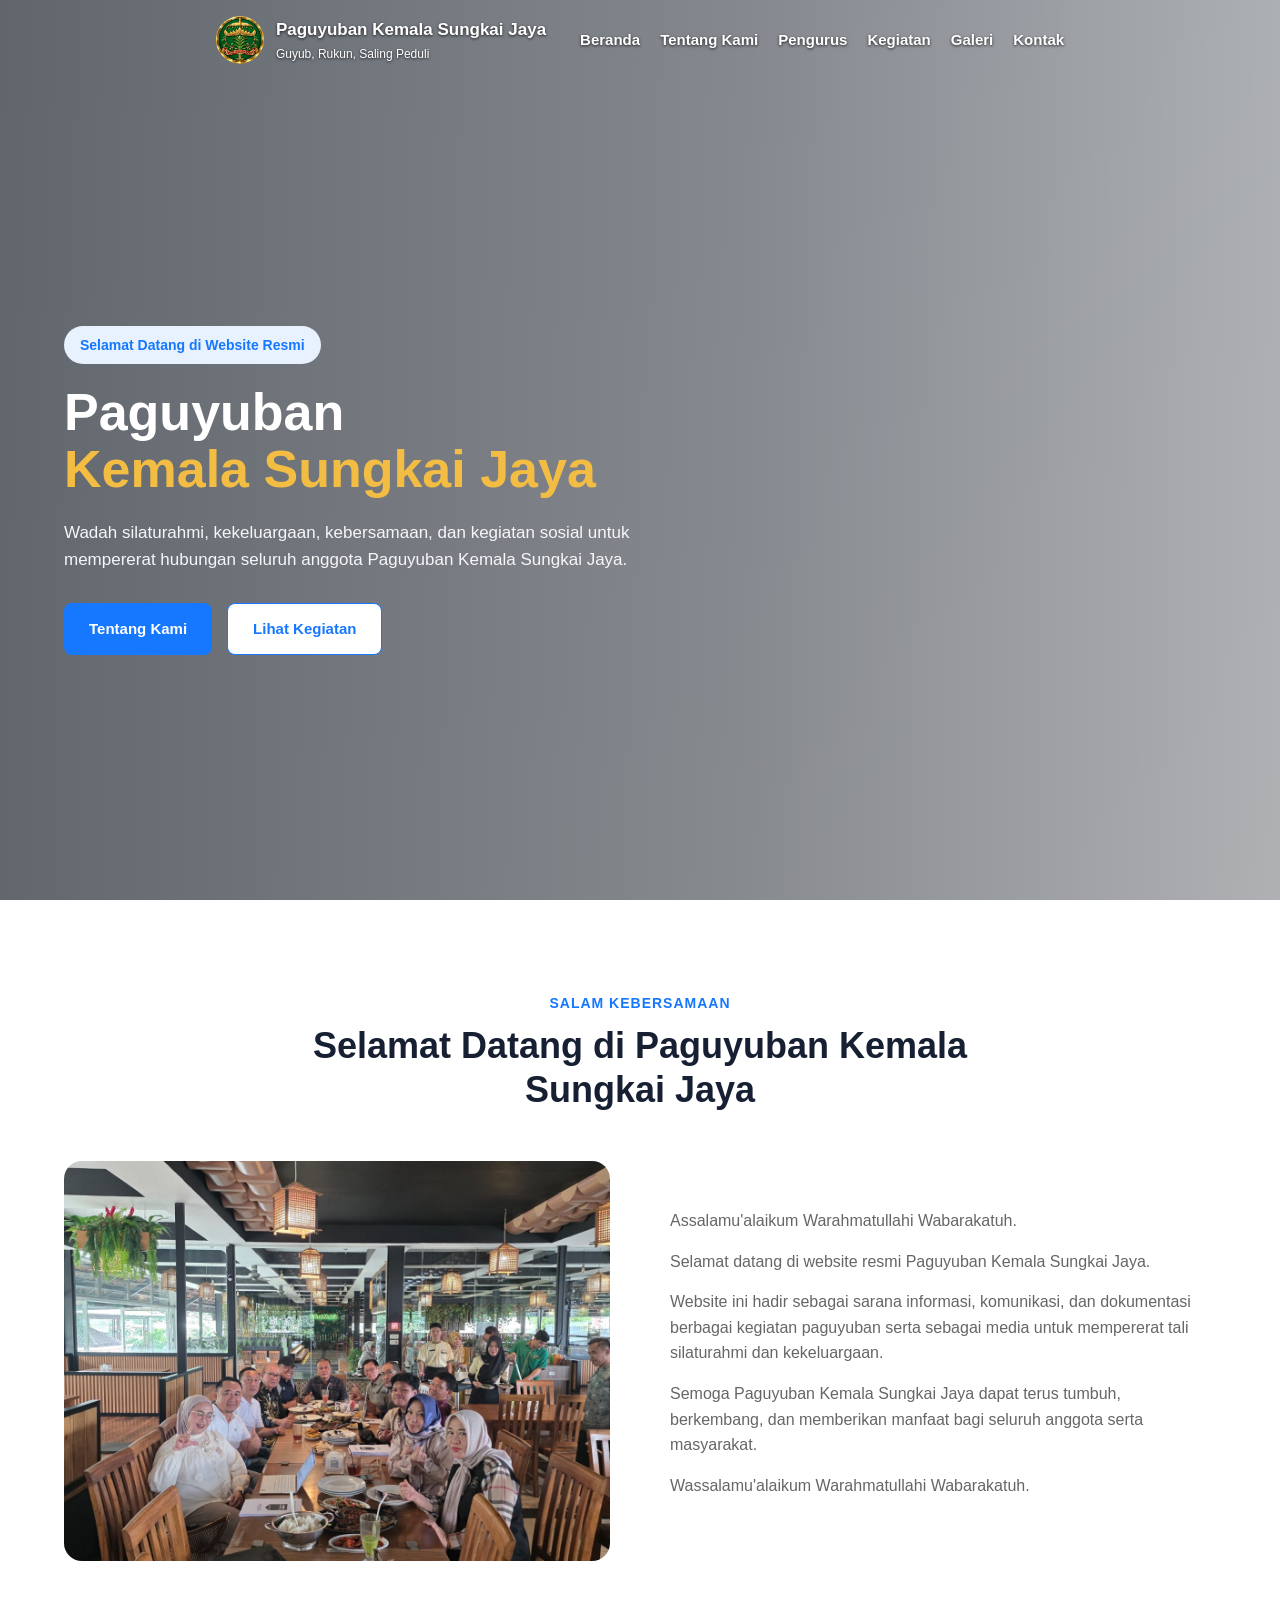
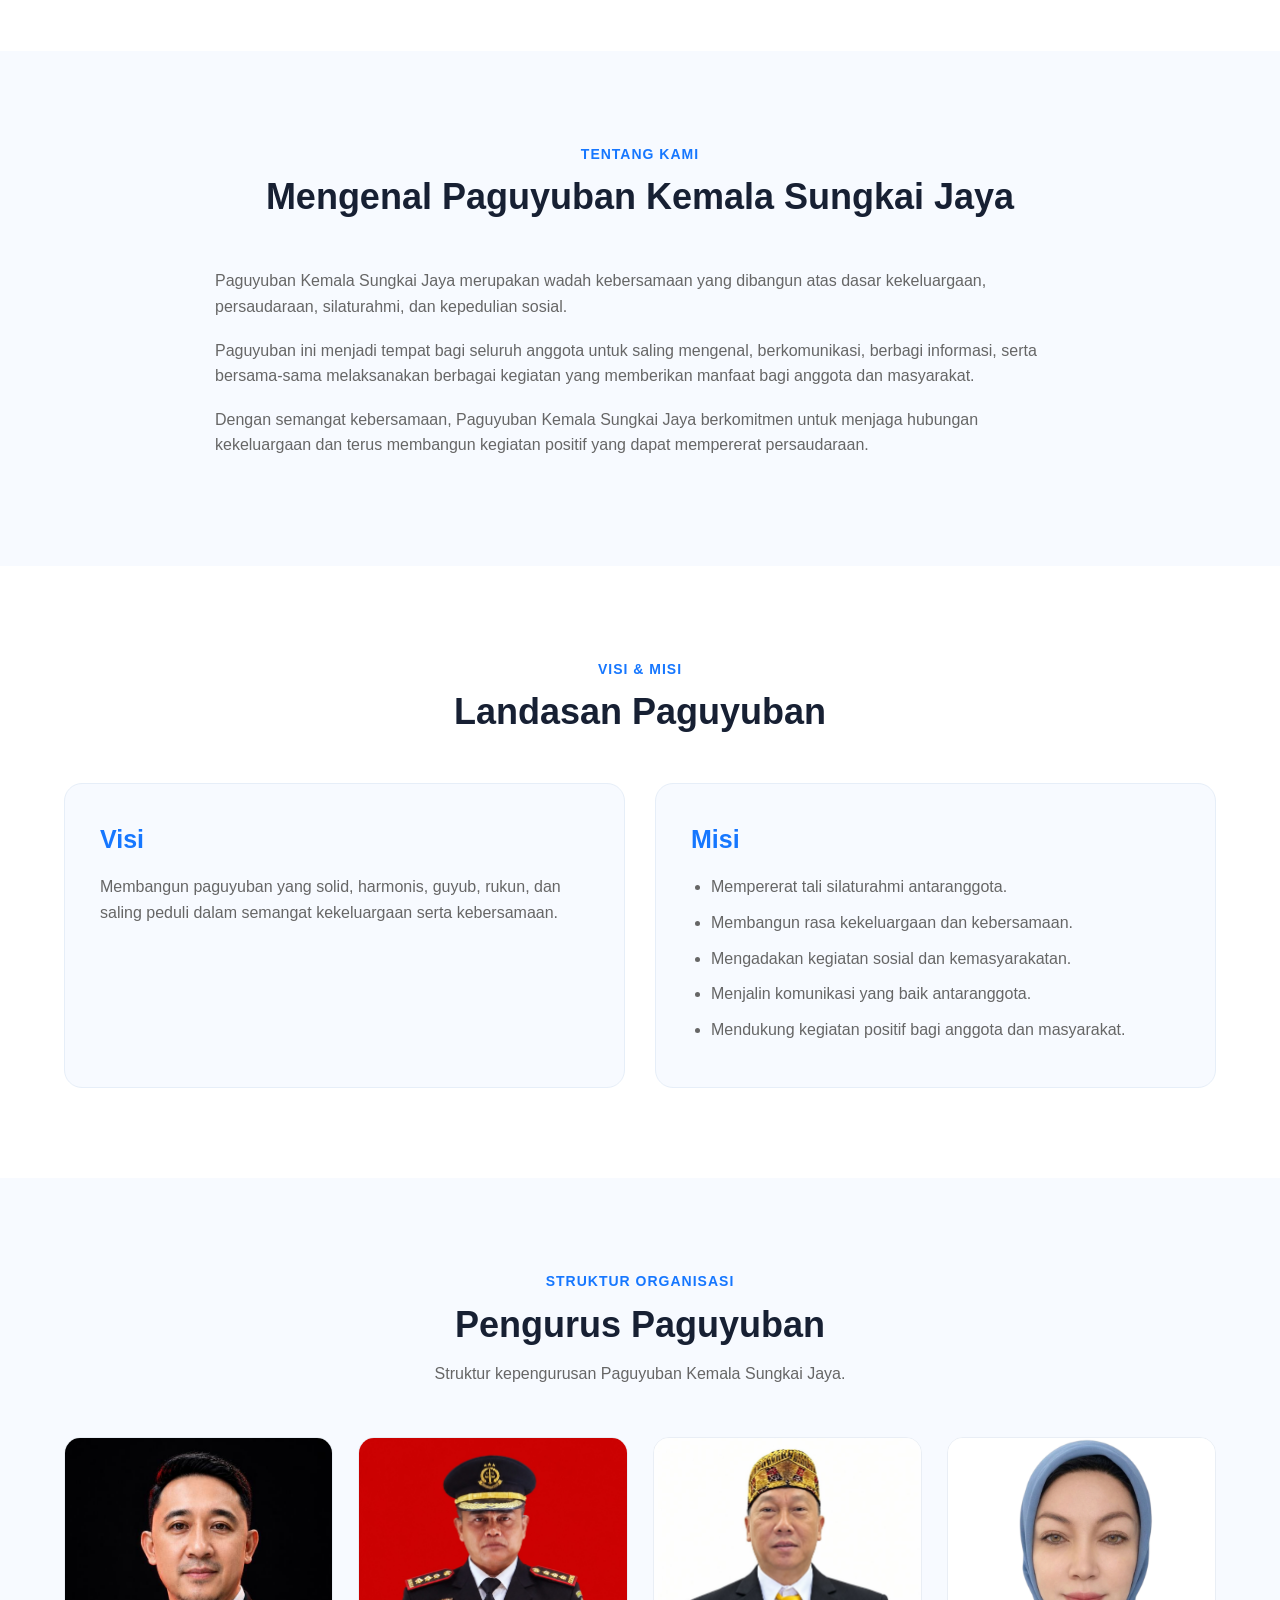
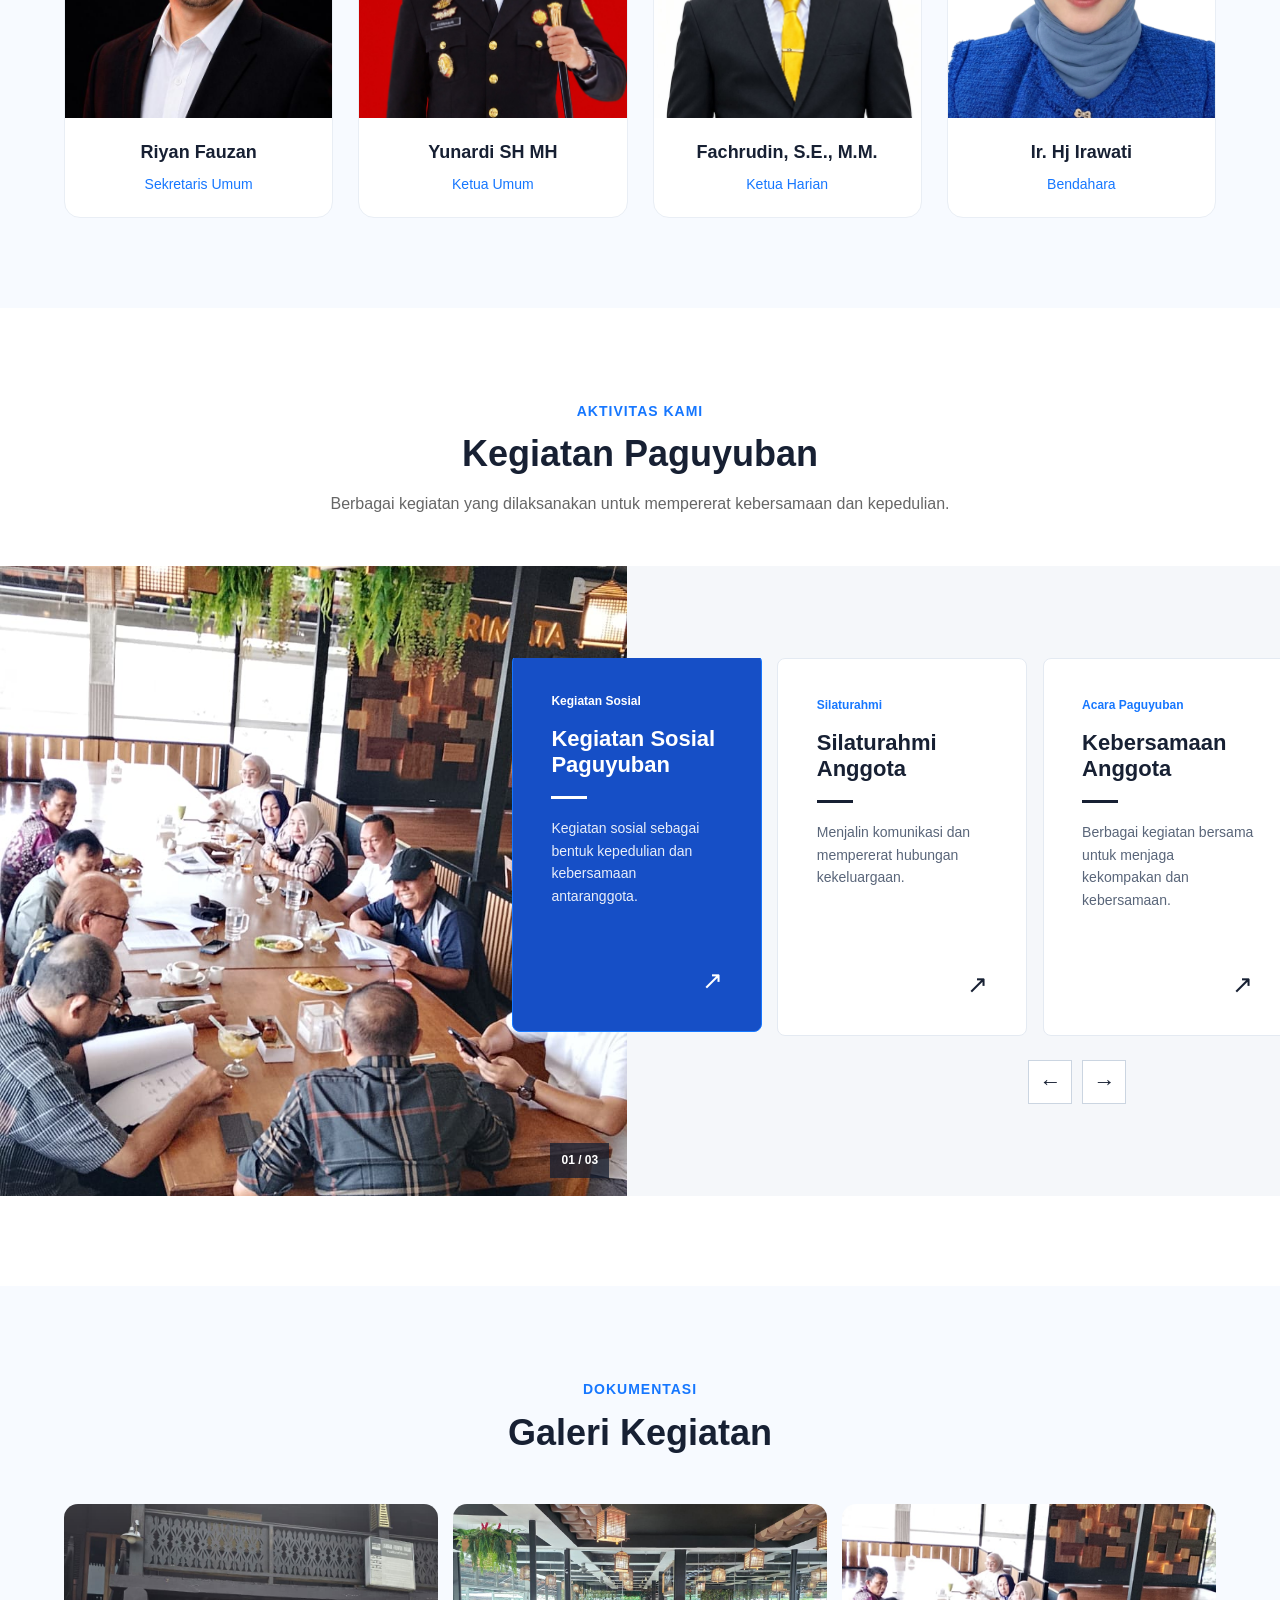
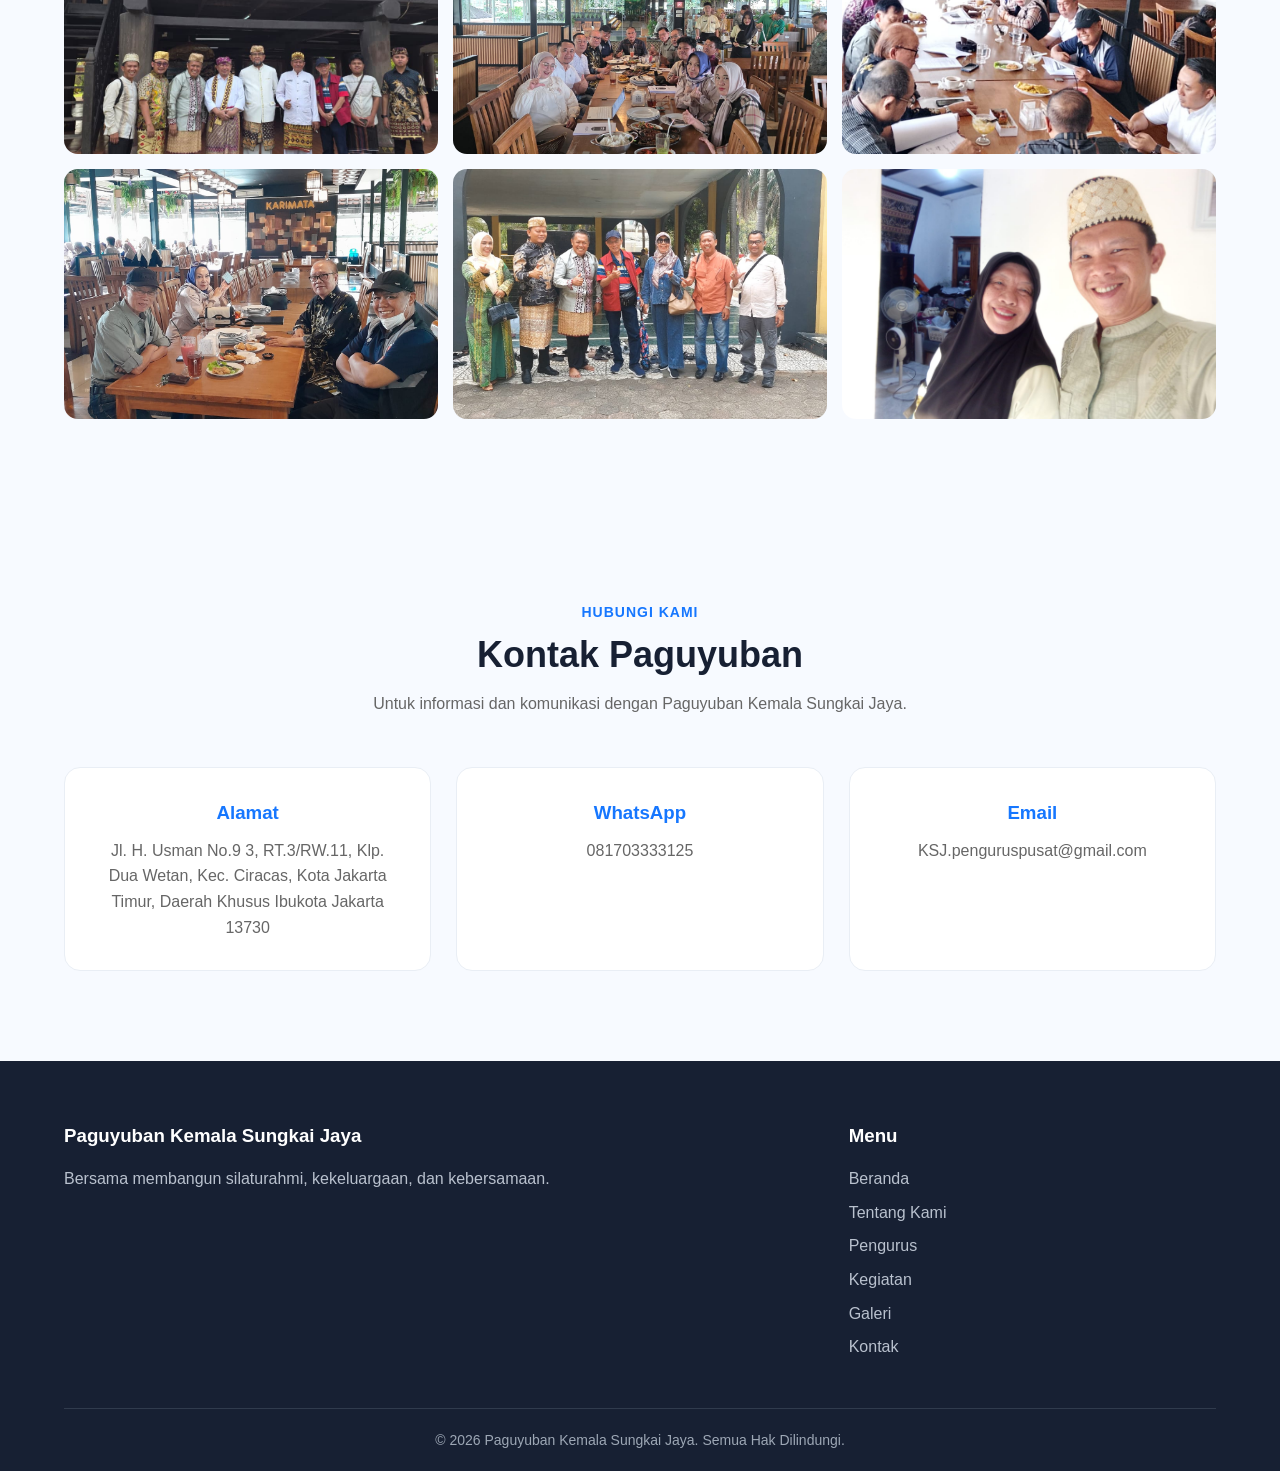
==== commit b3829102: "update intro section 1" ====
--- a/index.html
+++ b/index.html
@@ -18,7 +18,7 @@
     <link rel="icon" type="image/png" href="assets/images/logo.png?v=20261005-1">
 
     <!-- CSS -->
-    <link rel="stylesheet" href="style.css?v=20261005-2">
+    <link rel="stylesheet" href="style.css?v=20261005-7">
 
 </head>
 
@@ -304,6 +304,10 @@
 
         <section class="hero" id="home">
 
+            <video class="hero-video" autoplay muted loop playsinline preload="metadata" aria-hidden="true" tabindex="-1">
+                <source src="assets/images/intro.mp4" type="video/mp4">
+            </video>
+
             <div class="container hero-container">
 
                 <div class="hero-content">
@@ -340,7 +344,7 @@
 
                 <!-- HERO IMAGE -->
 
-                <div class="hero-image">
+                <div class="hero-image" hidden>
 
                     <img src="assets/images/pelantikan.jpeg"
                         alt="Paguyuban Kemala Sungkai Jaya">
@@ -350,6 +354,39 @@
             </div>
 
         </section>
+
+        <script>
+            (() => {
+                const header = document.querySelector('.header');
+                const hero = document.querySelector('.hero');
+                let updateFrame = 0;
+
+                if (!header || !hero) return;
+
+                const heroStart = hero.getBoundingClientRect().top + window.scrollY;
+
+                function updateHeaderForHero() {
+                    updateFrame = 0;
+                    const headerHeight = header.getBoundingClientRect().height;
+                    const heroBounds = hero.getBoundingClientRect();
+                    const overlapsHero = heroBounds.top < headerHeight && heroBounds.bottom > headerHeight;
+                    const scrollDistance = window.scrollY - heroStart;
+                    const scrollProgress = scrollDistance <= 1
+                        ? 0
+                        : Math.min(1, Math.max(0, scrollDistance / heroBounds.height));
+                    header.classList.toggle('is-over-hero', overlapsHero);
+                    hero.style.setProperty('--hero-scroll-shade', (Math.sqrt(scrollProgress) * 0.4).toFixed(3));
+                }
+
+                function scheduleHeaderUpdate() {
+                    if (!updateFrame) updateFrame = requestAnimationFrame(updateHeaderForHero);
+                }
+
+                window.addEventListener('scroll', scheduleHeaderUpdate, { passive: true });
+                window.addEventListener('resize', scheduleHeaderUpdate, { passive: true });
+                updateHeaderForHero();
+            })();
+        </script>
 
 
 
--- a/style.css
+++ b/style.css
@@ -101,6 +101,27 @@
         backdrop-filter: blur(16px);
         box-shadow: 0 8px 32px rgba(0, 0, 0, 0.12);
     }
+}
+
+.header.is-over-hero {
+    background: transparent;
+    border-bottom-color: transparent;
+    box-shadow: none;
+    -webkit-backdrop-filter: none;
+    backdrop-filter: none;
+}
+
+.header.is-over-hero .logo-name,
+.header.is-over-hero .logo-tagline,
+.header.is-over-hero .nav-menu a,
+.header.is-over-hero .menu-toggle {
+    color: #ffffff;
+    text-shadow: 0 1px 3px rgba(0, 0, 0, 0.78);
+}
+
+.header.is-over-hero .navbar.active .nav-menu a {
+    color: #172033;
+    text-shadow: none;
 }
 
 
@@ -233,7 +254,13 @@
 ========================================================= */
 
 .hero {
-    min-height: 650px;
+    --hero-header-overlap: 81px;
+    position: relative;
+    isolation: isolate;
+    overflow: hidden;
+    min-height: 100vh;
+    min-height: 100svh;
+    margin-top: calc(-1 * var(--hero-header-overlap));
     display: flex;
     align-items: center;
     background:
@@ -242,18 +269,53 @@
             #f4f9ff 0%,
             #ffffff 100%
         );
-    padding: 80px 0;
+    padding: calc(80px + var(--hero-header-overlap)) 0 80px;
+}
+
+.hero::before {
+    position: absolute;
+    inset: 0;
+    z-index: -1;
+    background: linear-gradient(
+        90deg,
+        rgba(7, 12, 20, 0.62) 0%,
+        rgba(7, 12, 20, 0.48) 58%,
+        rgba(7, 12, 20, 0.32) 100%
+    );
+    content: "";
+}
+
+.hero::after {
+    position: absolute;
+    inset: 0;
+    z-index: 0;
+    background: #000000;
+    opacity: var(--hero-scroll-shade, 0);
+    pointer-events: none;
+    content: "";
+}
+
+.hero-video {
+    position: absolute;
+    inset: 0;
+    z-index: -2;
+    width: 100%;
+    height: 100%;
+    object-fit: cover;
+    object-position: center center;
 }
 
 .hero-container {
     display: grid;
-    grid-template-columns: 1fr 1fr;
+    position: relative;
+    z-index: 1;
+    grid-template-columns: minmax(0, 1fr);
     align-items: center;
-    gap: 60px;
+    gap: 0;
 }
 
 .hero-content {
-    max-width: 600px;
+    max-width: 760px;
 }
 
 .hero-badge {
@@ -269,19 +331,20 @@
 
 .hero h1 {
     font-size: 52px;
-    line-height: 1.15;
+    font-weight: 800;
+    line-height: 1.08;
     margin-bottom: 22px;
-    color: #172033;
+    color: #ffffff;
 }
 
 .hero h1 span {
     display: block;
-    color: #1677ff;
+    color: #f3bd43;
 }
 
 .hero p {
     font-size: 17px;
-    color: #666666;
+    color: #f5f6f8;
     margin-bottom: 30px;
     max-width: 580px;
 }
@@ -312,7 +375,9 @@
 }
 
 .btn-primary:hover {
-    background: #0d5dcc;
+    background: #ffffff;
+    color: #1677ff;
+    box-shadow: inset 0 0 0 1px #1677ff;
     transform: translateY(-2px);
 }
 
@@ -333,6 +398,10 @@
 .hero-image {
     display: flex;
     justify-content: center;
+}
+
+.hero-image[hidden] {
+    display: none;
 }
 
 .hero-image img {
@@ -1091,7 +1160,10 @@
     }
 
     .hero {
-        padding: 60px 0;
+        --hero-header-overlap: 71px;
+        min-height: 100vh;
+        min-height: 100svh;
+        padding: calc(60px + var(--hero-header-overlap)) 0 60px;
     }
 
     .hero-container,
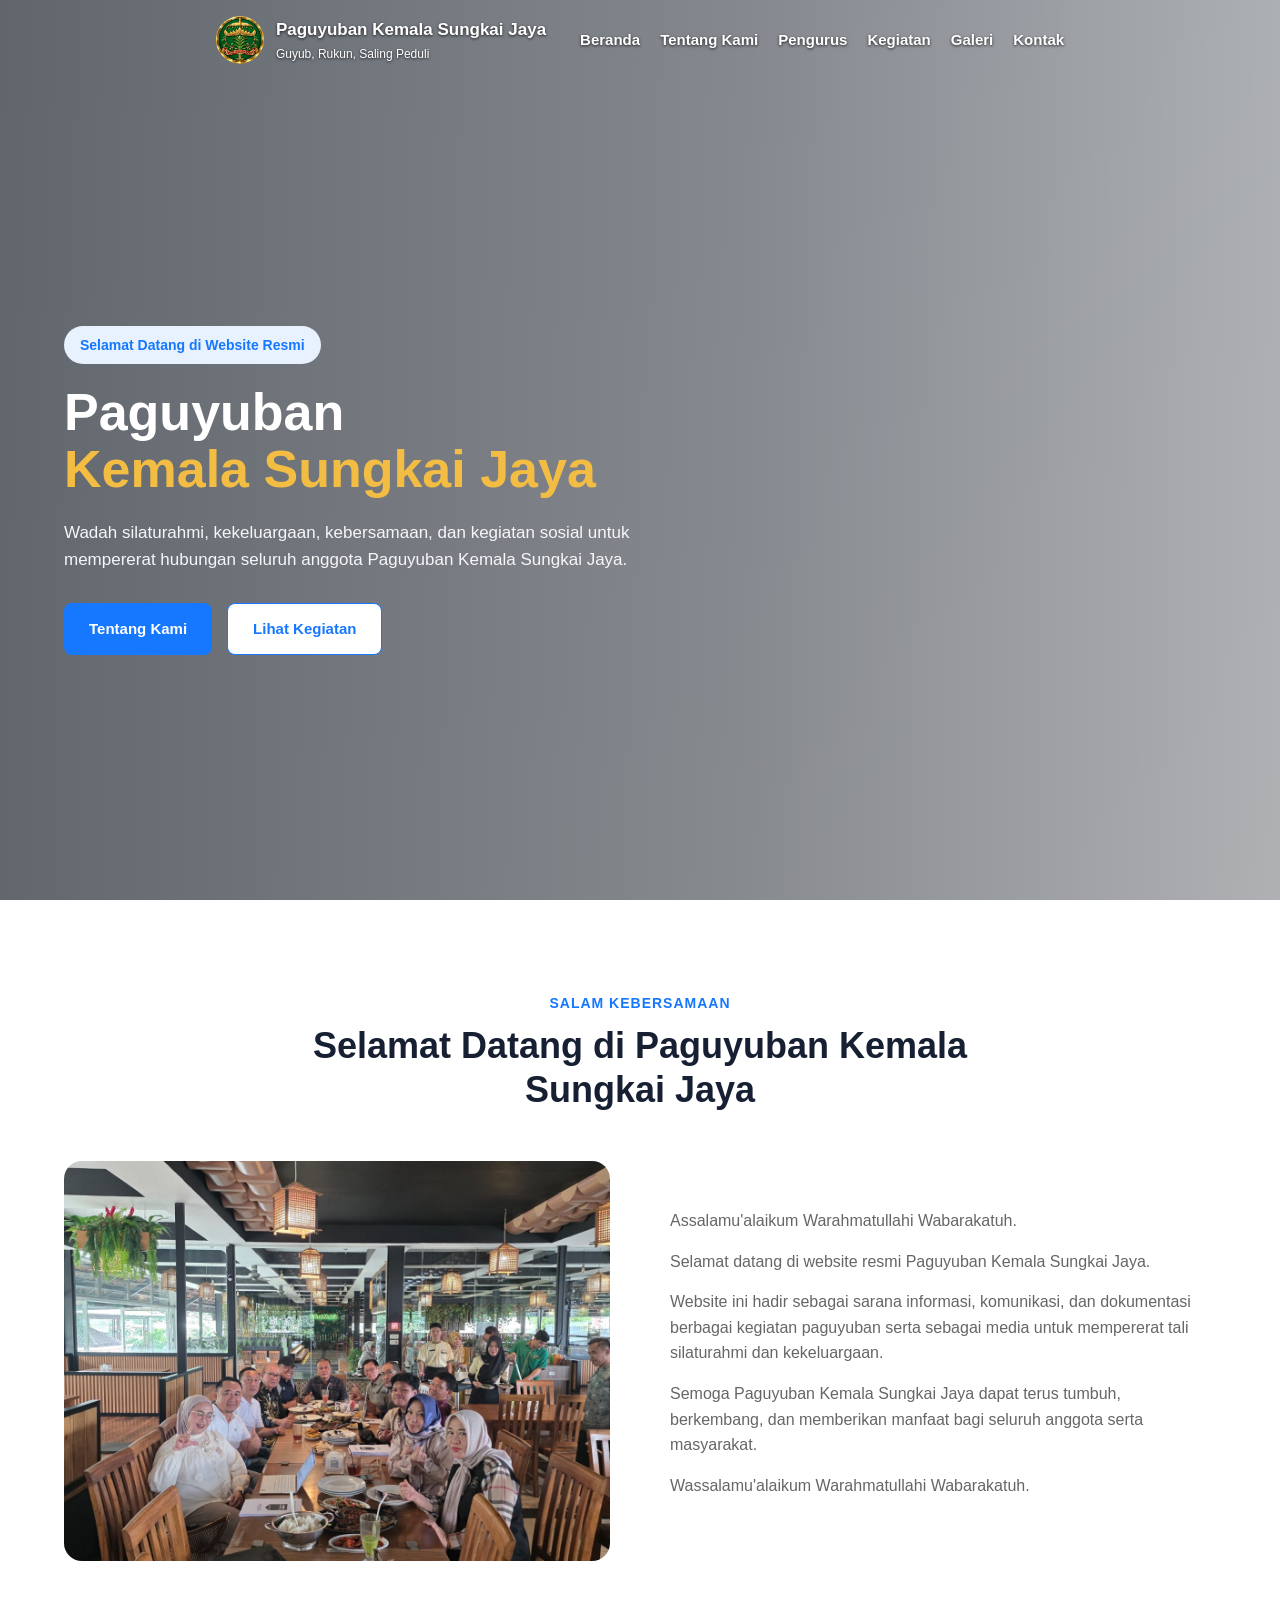
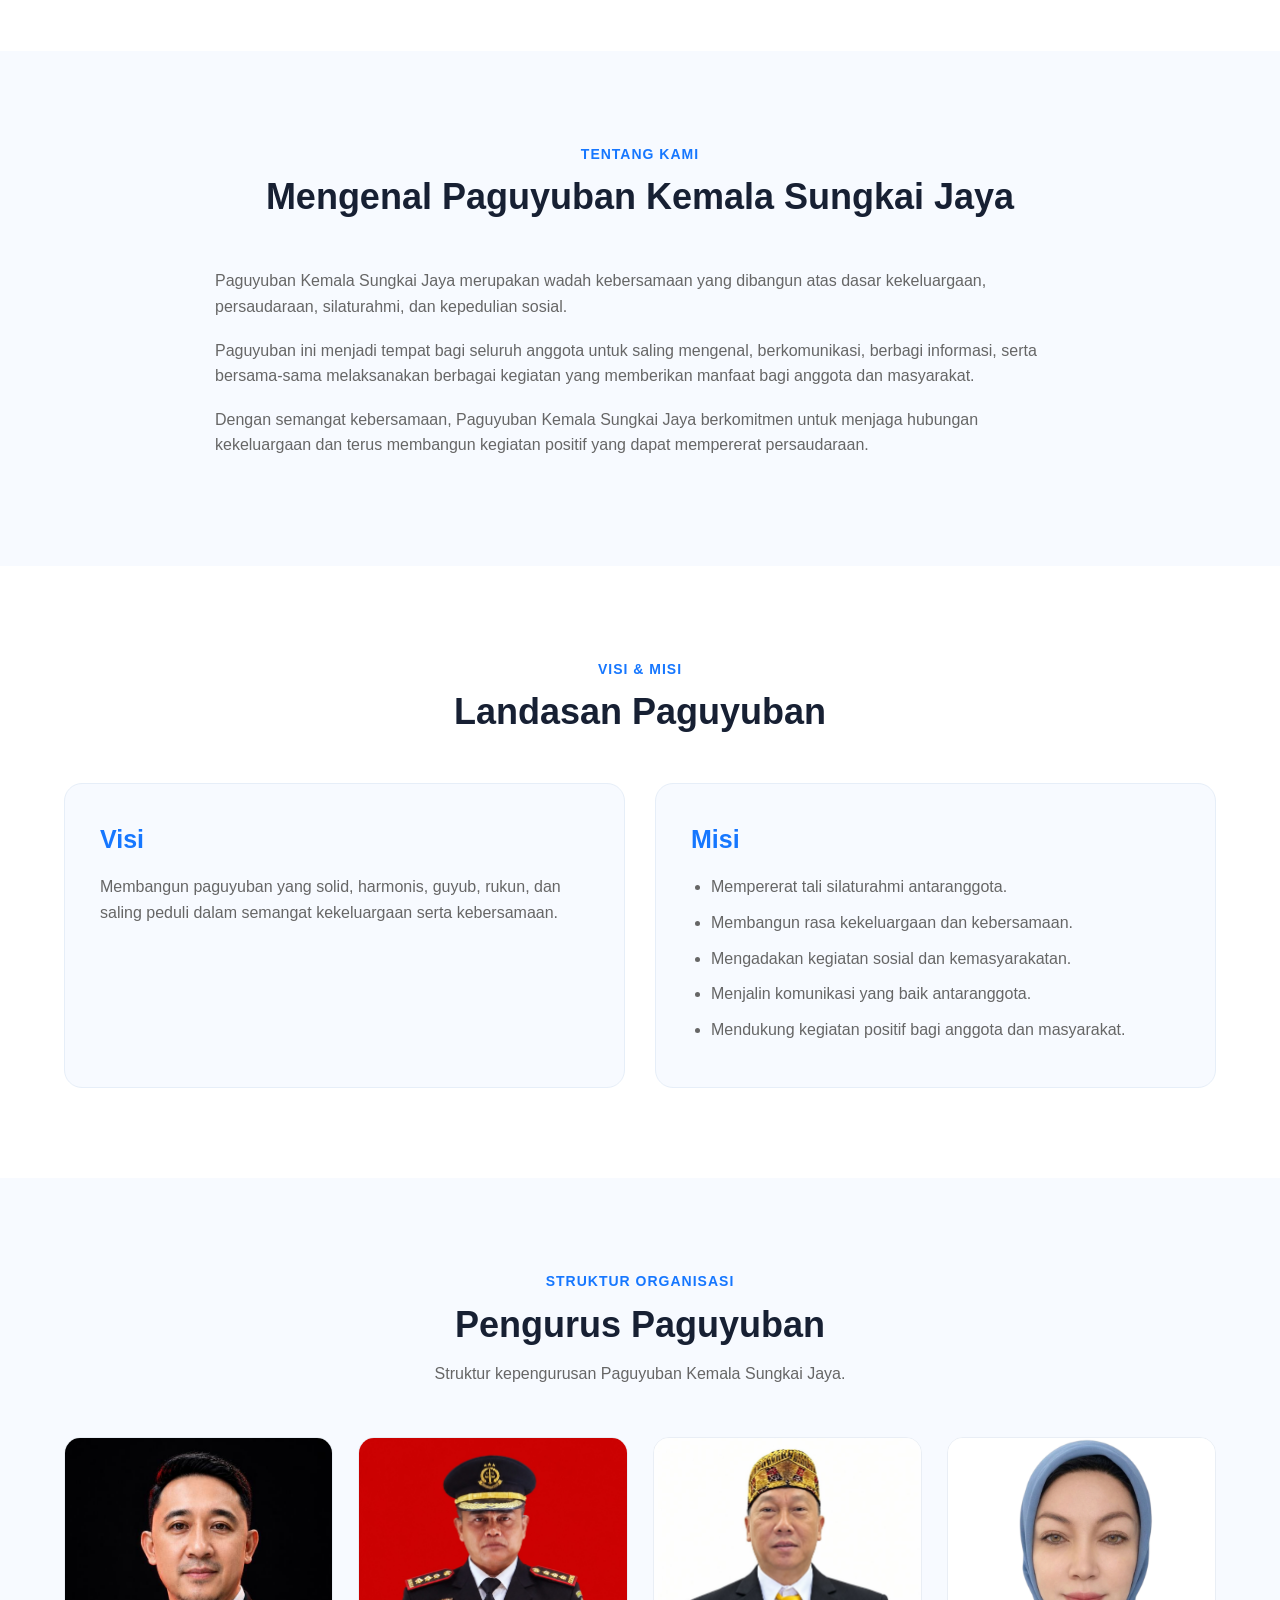
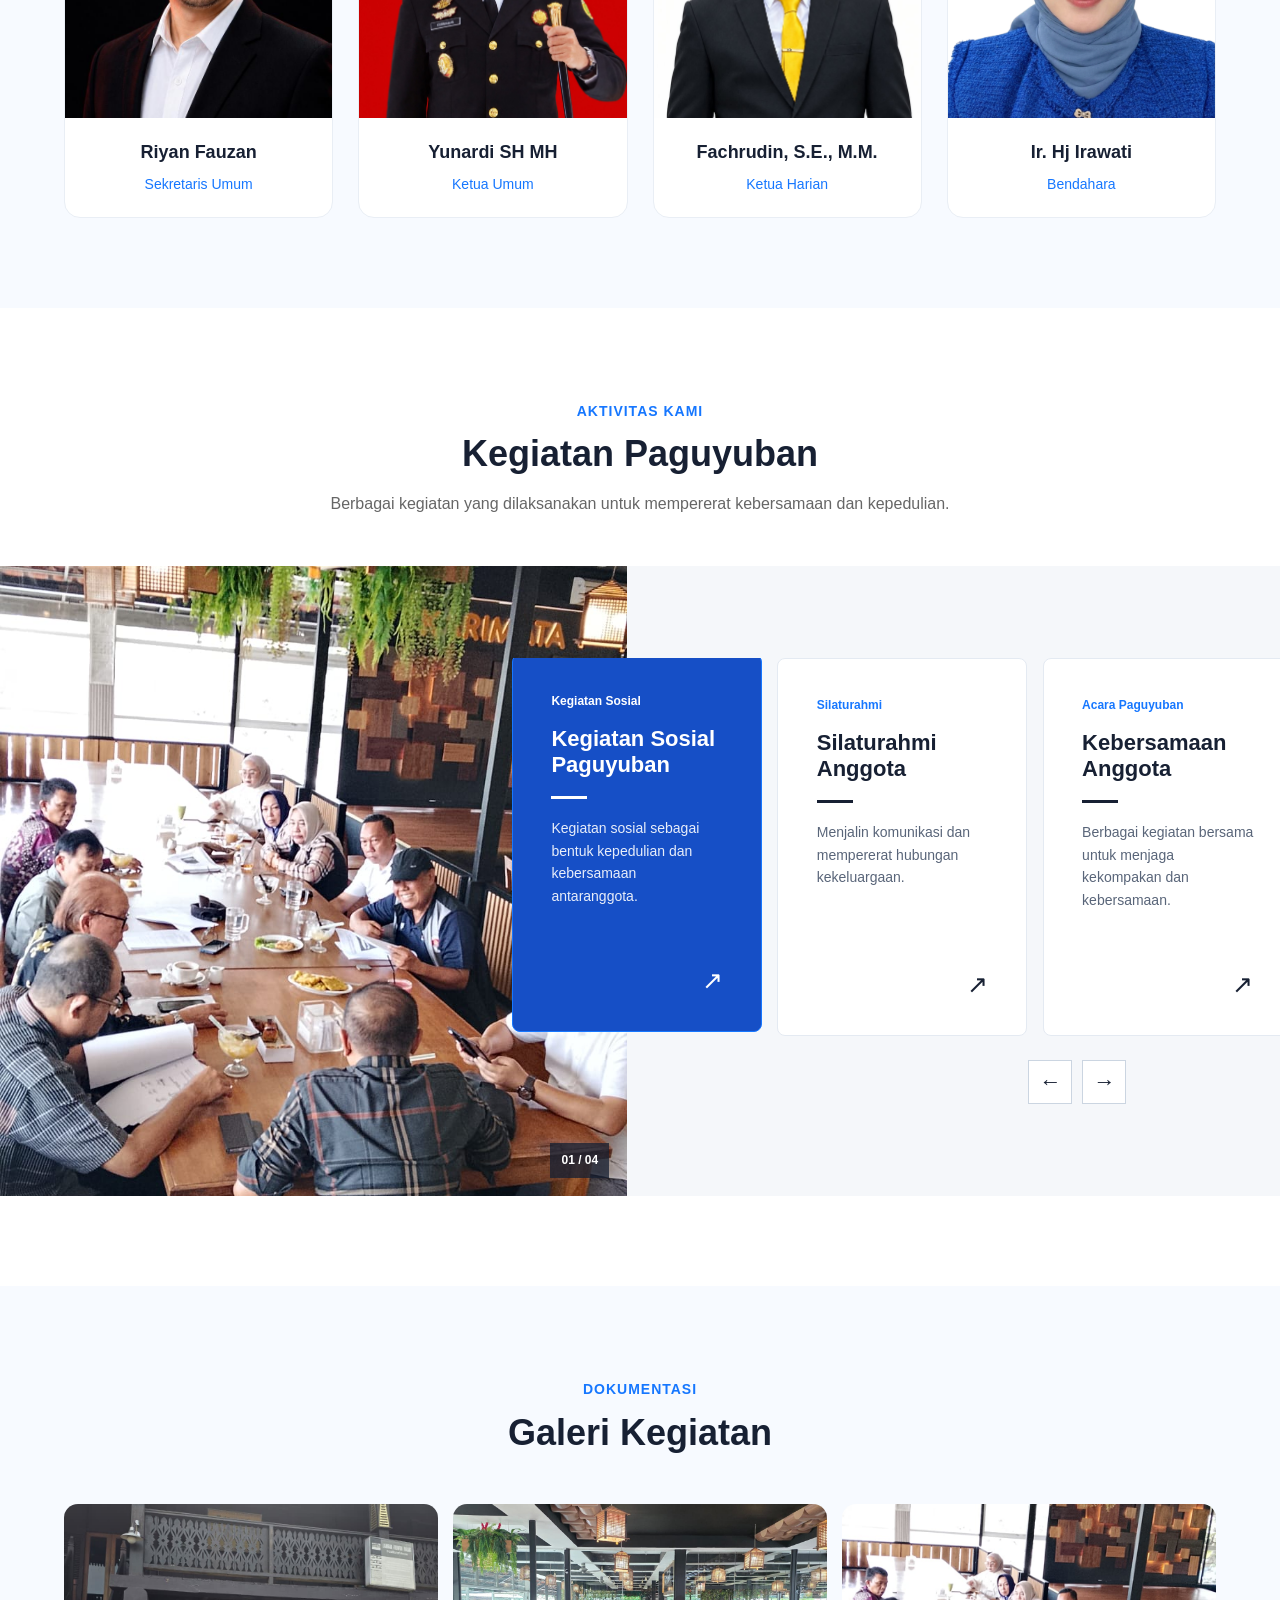
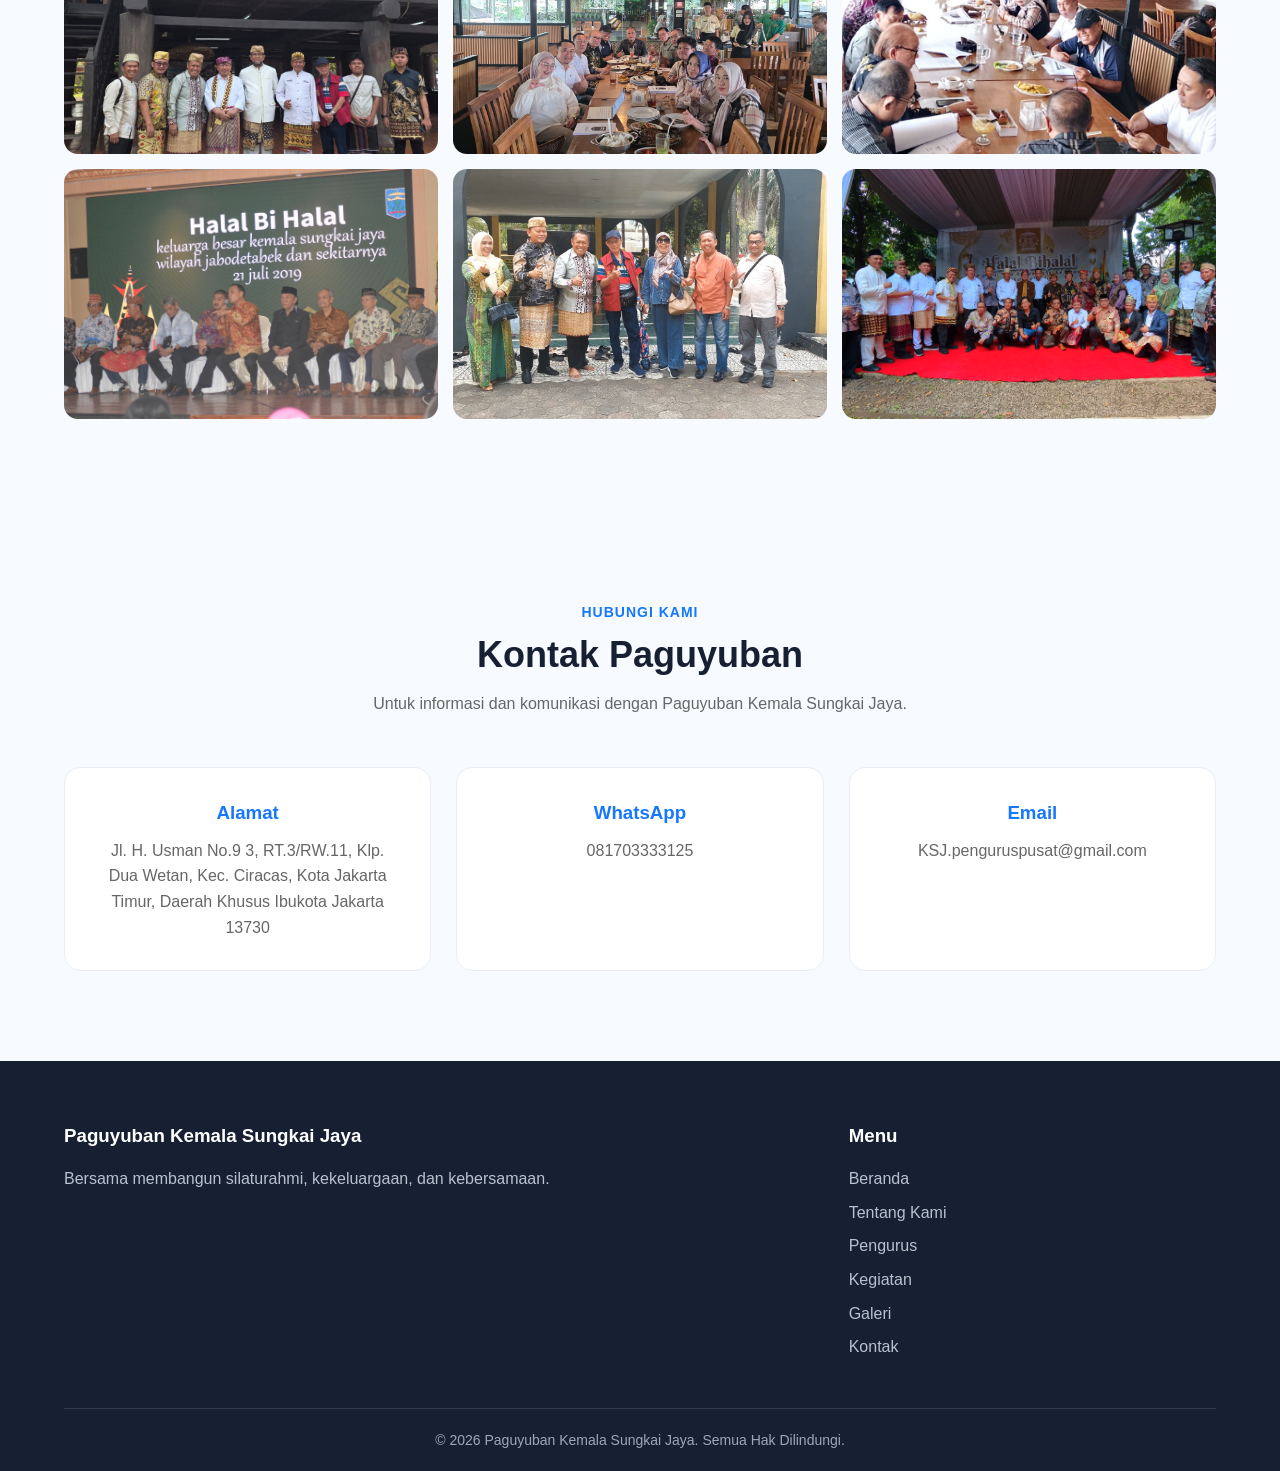
==== commit 4a50b595: "update kegiatan & galeri" ====
--- a/index.html
+++ b/index.html
@@ -767,7 +767,7 @@
                         <img class="kegiatan-feature-image"
                             src="assets/images/galeri-3.jpg"
                             alt="Kegiatan sosial Paguyuban Kemala Sungkai Jaya">
-                        <span class="kegiatan-counter" aria-live="polite">01 / 03</span>
+                        <span class="kegiatan-counter" aria-live="polite">01 / 04</span>
                     </div>
 
                     <div class="kegiatan-carousel">
@@ -814,6 +814,19 @@
                                     </h3>
                                 </article>
 
+                                <article class="kegiatan-card">
+                                    <h3 class="kegiatan-card-heading">
+                                        <button class="kegiatan-select" type="button" aria-pressed="false"
+                                            data-image="assets/images/galeri-7.png"
+                                            data-alt="Kegiatan Halal Bi Halal anggota Paguyuban Kemala Sungkai Jaya">
+                                            <span class="kegiatan-category">Silaturahmi</span>
+                                            <span class="kegiatan-card-title">Halal Bi Halal</span>
+                                            <span class="kegiatan-description">Silaturahmi dan kebersamaan keluarga besar Paguyuban Kemala Sungkai Jaya.</span>
+                                            <span class="kegiatan-arrow" aria-hidden="true">↗</span>
+                                        </button>
+                                    </h3>
+                                </article>
+
                             </div>
                         </div>
 
@@ -998,7 +1011,7 @@
                     </div>
 
                     <div class="galeri-item">
-                        <img src="assets/images/galeri-4.jpg"
+                        <img src="assets/images/galeri-8.jpeg"
                             alt="Galeri Paguyuban">
                     </div>
 
@@ -1008,8 +1021,8 @@
                     </div>
 
                     <div class="galeri-item">
-                        <img src="assets/images/galeri-6.jpg"
-                            alt="Galeri Paguyuban">
+                        <img src="assets/images/galeri-7.png"
+                            alt="Kegiatan Halal Bi Halal Paguyuban Kemala Sungkai Jaya">
                     </div>
 
                 </div>
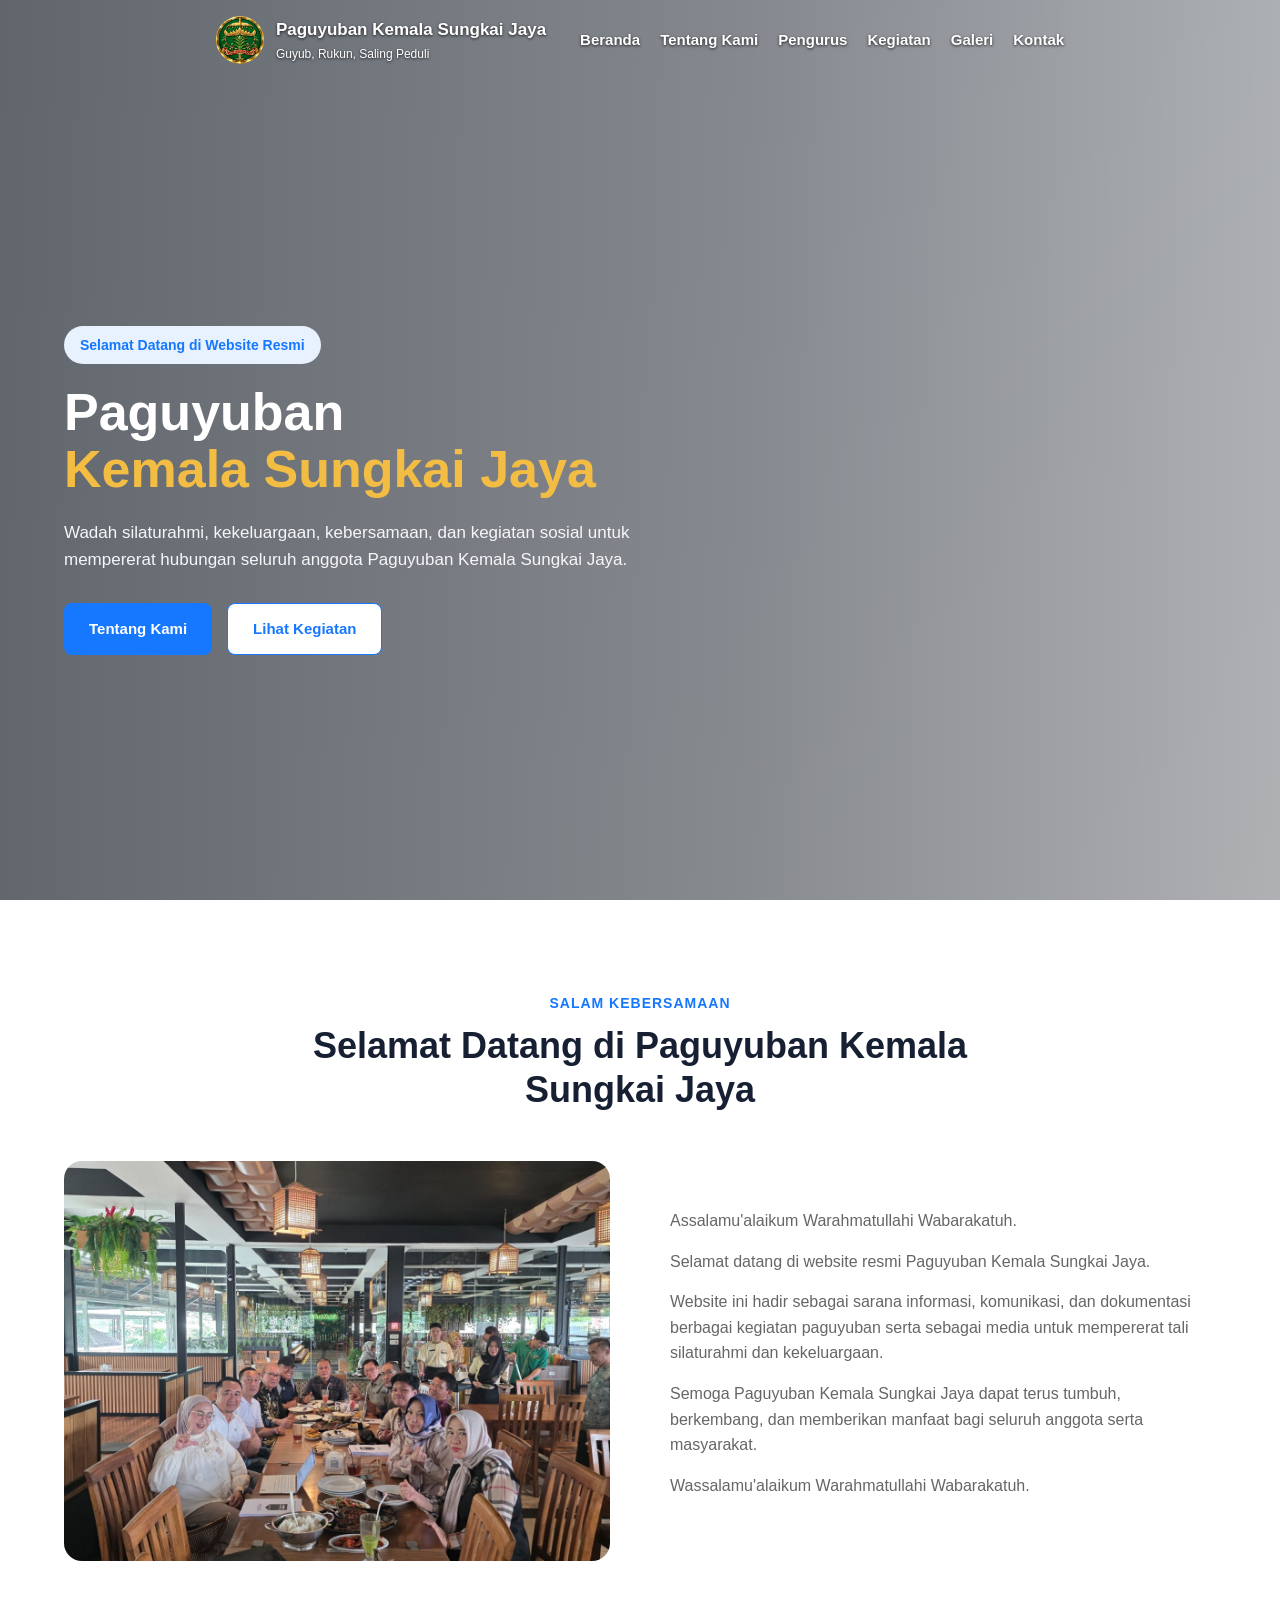
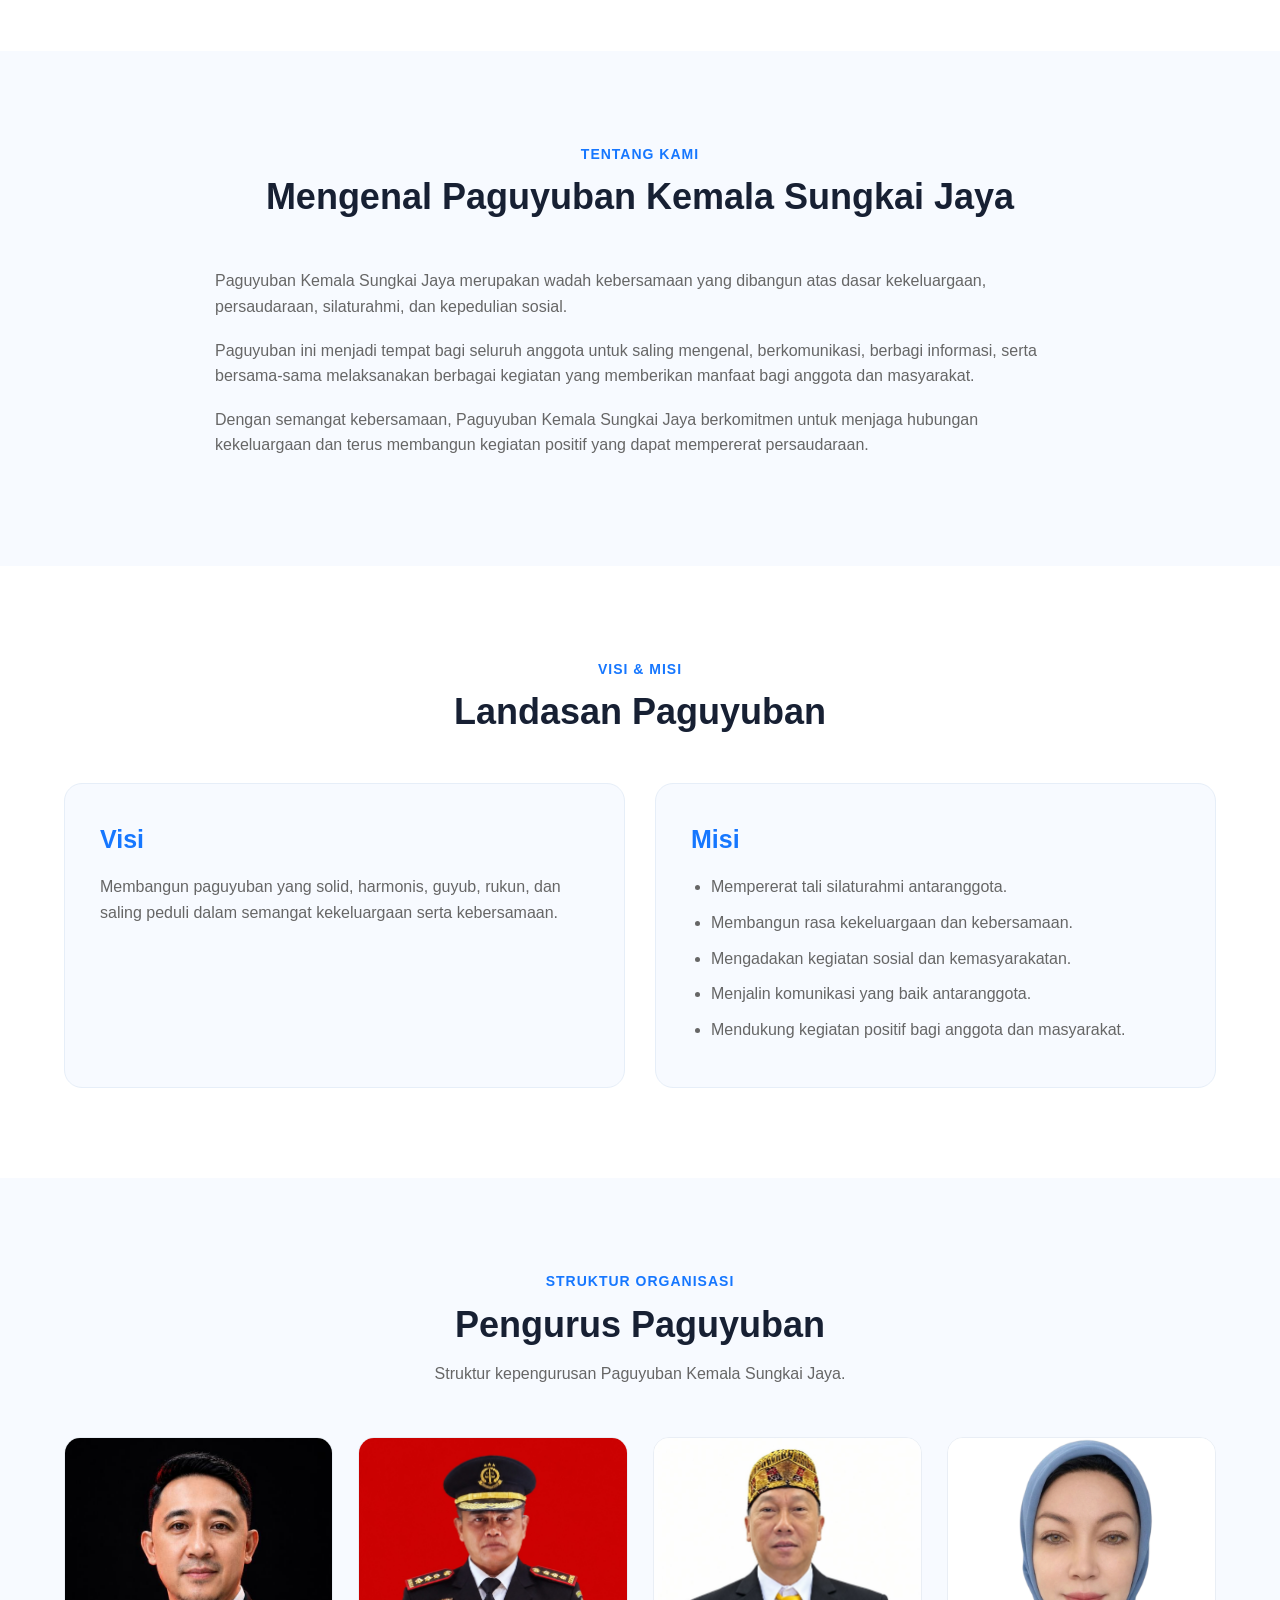
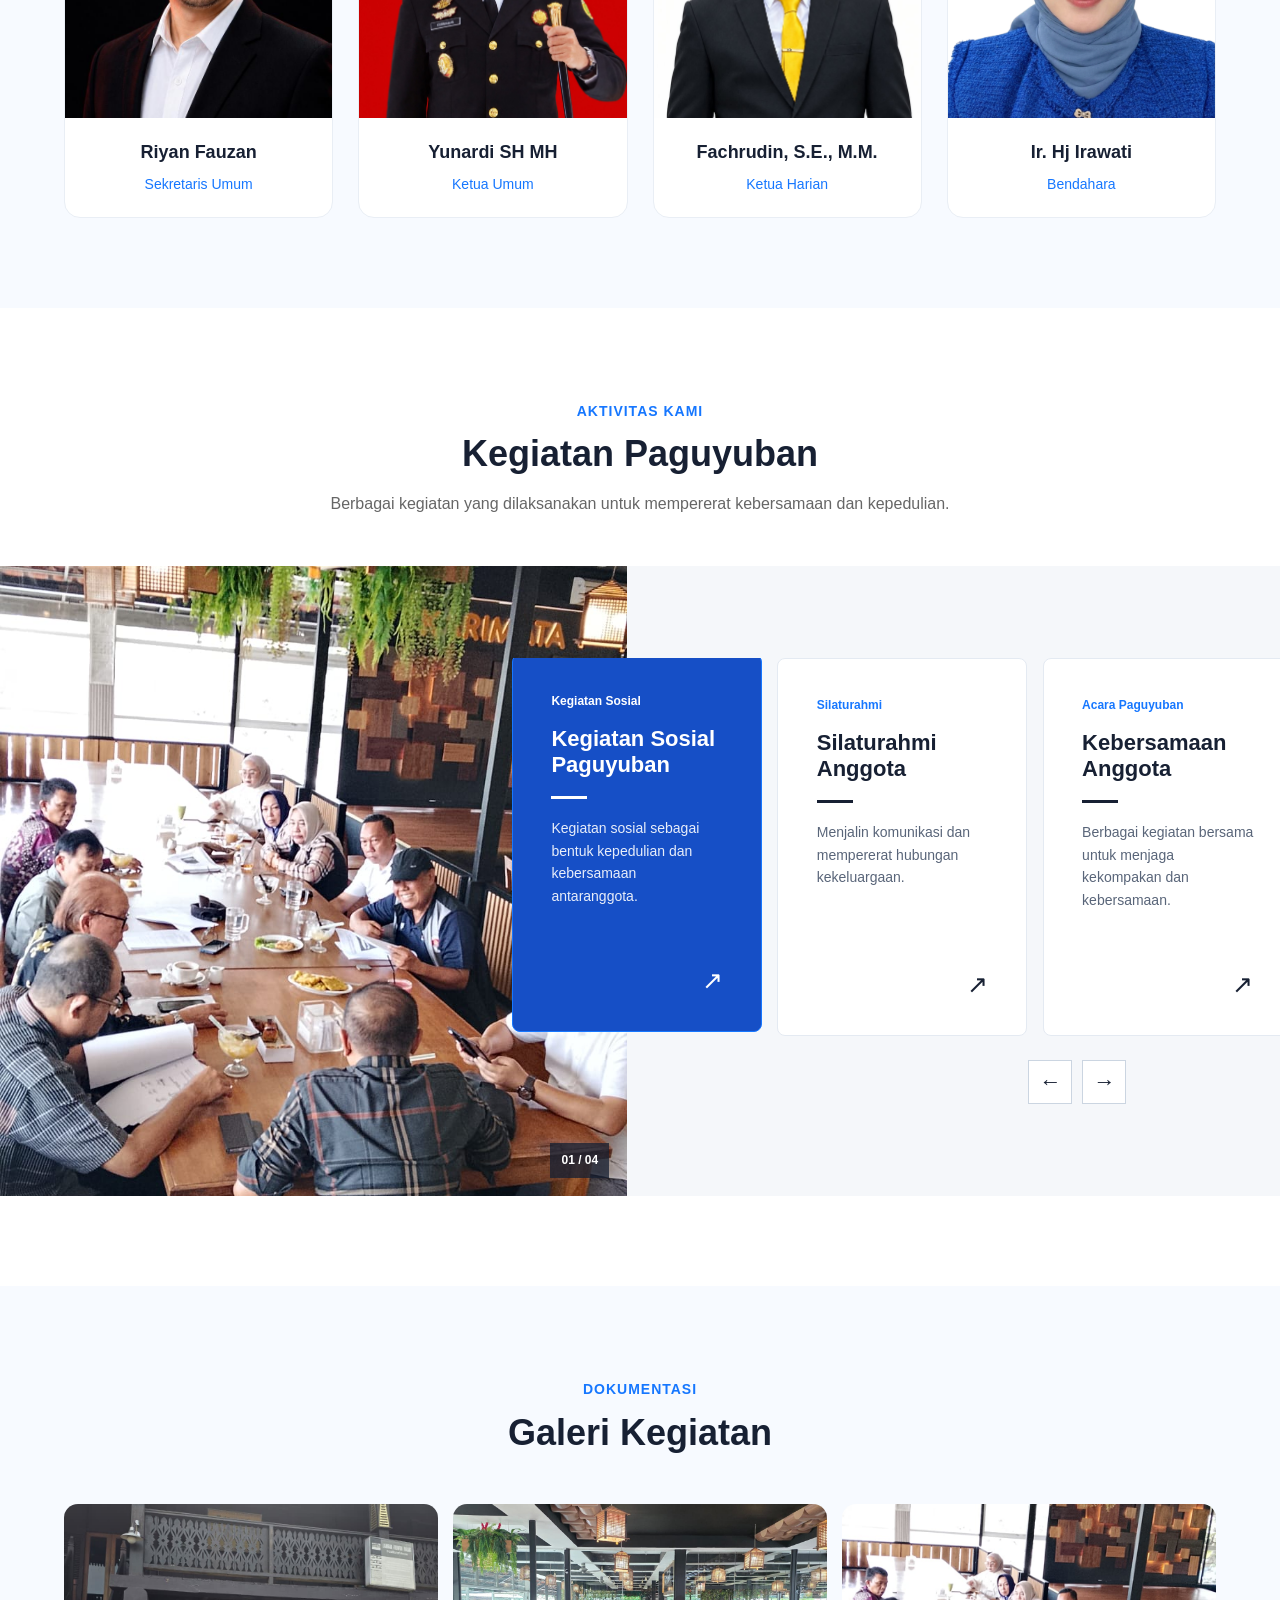
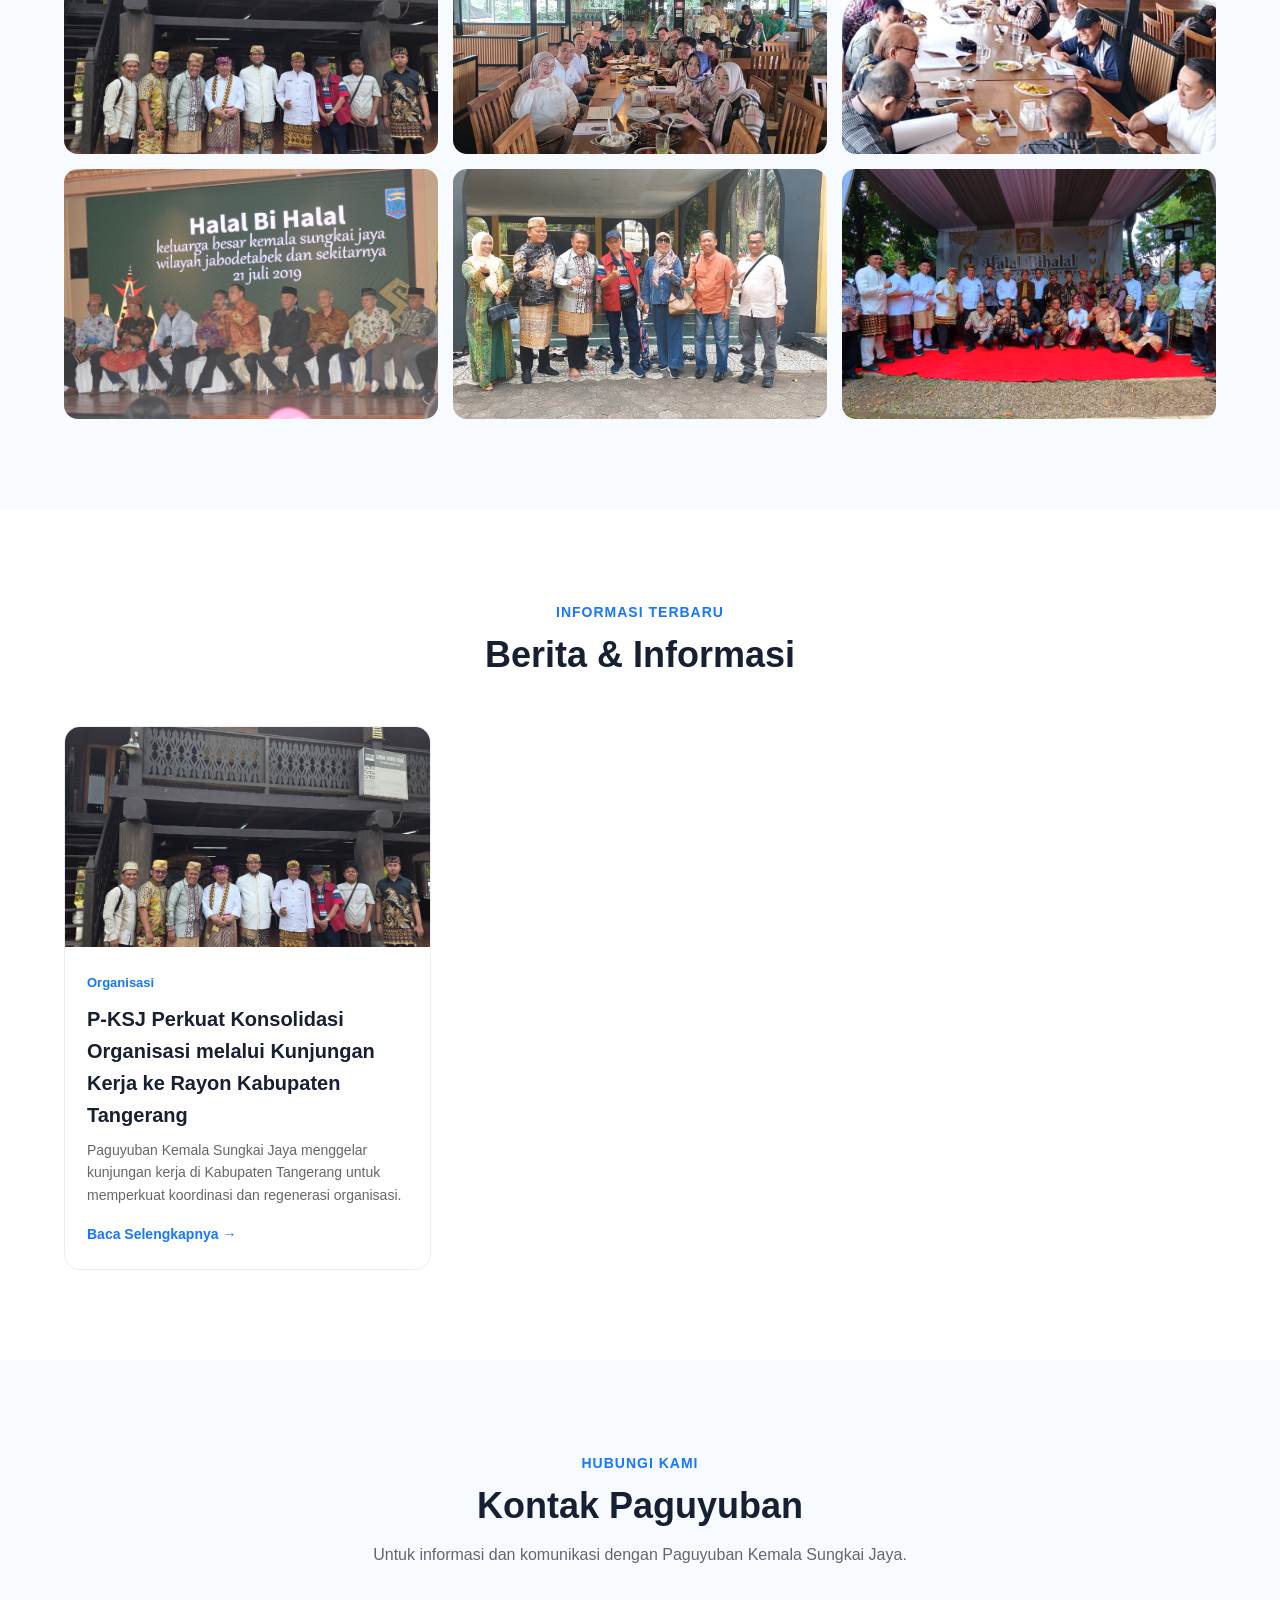
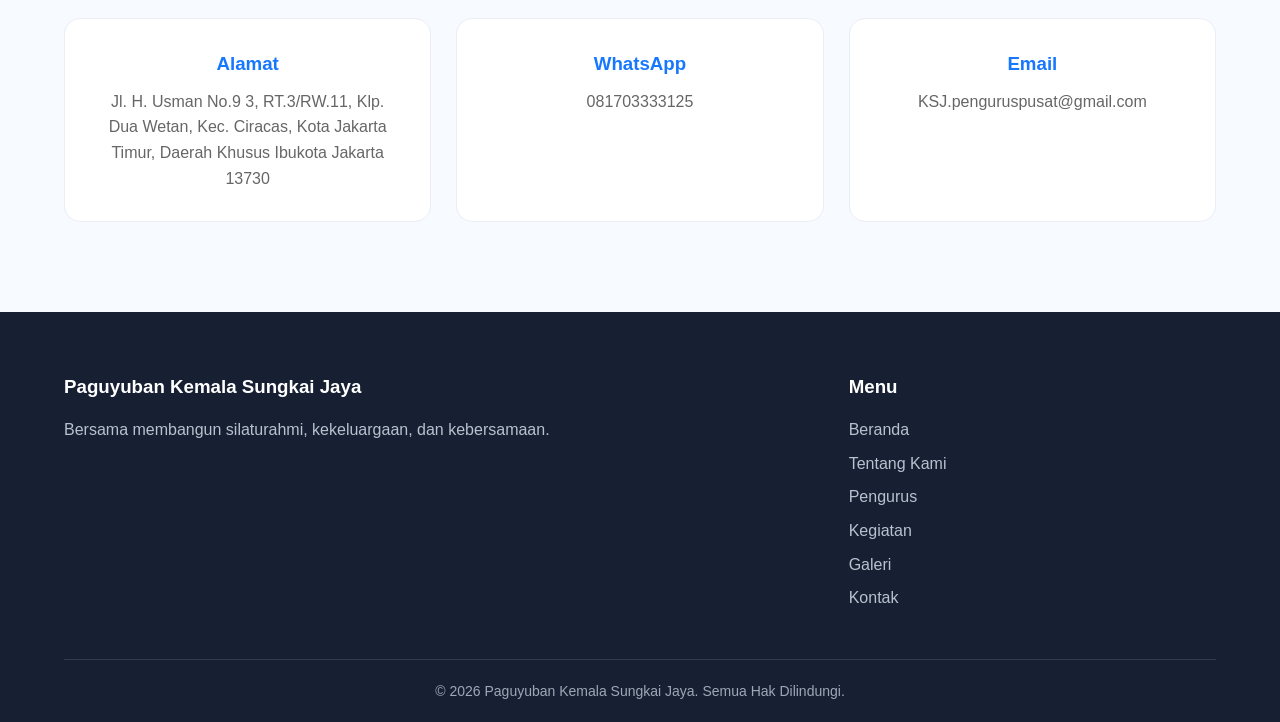
==== commit 604e2c4c: "artikel awal" ====
--- a/index.html
+++ b/index.html
@@ -1037,7 +1037,7 @@
              BERITA
         ================================================== -->
 
-        <section class="berita" id="berita" hidden>
+        <section class="berita" id="berita">
 
             <div class="container">
 
@@ -1056,86 +1056,26 @@
 
                 <div class="berita-grid">
 
-
                     <article class="berita-card">
 
-                        <img src="assets/images/galeri-3.jpg"
-                            alt="Berita Paguyuban">
+                        <img src="assets/images/galeri-1.jpg"
+                            alt="Kunjungan kerja P-KSJ ke Kabupaten Tangerang">
 
                         <div class="berita-content">
 
                             <span>
-                                Informasi
+                                Organisasi
                             </span>
 
                             <h3>
-                                Kegiatan Terbaru Paguyuban
+                                P-KSJ Perkuat Konsolidasi Organisasi melalui Kunjungan Kerja ke Rayon Kabupaten Tangerang
                             </h3>
 
                             <p>
-                                Informasi mengenai kegiatan terbaru
-                                Paguyuban Kemala Sungkai Jaya.
+                                Paguyuban Kemala Sungkai Jaya menggelar kunjungan kerja di Kabupaten Tangerang untuk memperkuat koordinasi dan regenerasi organisasi.
                             </p>
 
-                            <a href="#">
-                                Baca Selengkapnya →
-                            </a>
-
-                        </div>
-
-                    </article>
-
-
-                    <article class="berita-card">
-
-                        <img src="assets/images/galeri-1.jpg"
-                            alt="Informasi Paguyuban">
-
-                        <div class="berita-content">
-
-                            <span>
-                                Pengumuman
-                            </span>
-
-                            <h3>
-                                Informasi Untuk Anggota
-                            </h3>
-
-                            <p>
-                                Informasi dan pengumuman penting
-                                untuk seluruh anggota paguyuban.
-                            </p>
-
-                            <a href="#">
-                                Baca Selengkapnya →
-                            </a>
-
-                        </div>
-
-                    </article>
-
-
-                    <article class="berita-card">
-
-                        <img src="assets/images/galeri-4.jpg"
-                            alt="Kegiatan Sosial Paguyuban">
-
-                        <div class="berita-content">
-
-                            <span>
-                                Sosial
-                            </span>
-
-                            <h3>
-                                Kepedulian dan Kebersamaan
-                            </h3>
-
-                            <p>
-                                Dokumentasi kegiatan sosial dan
-                                kepedulian Paguyuban.
-                            </p>
-
-                            <a href="#">
+                            <a href="berita-detail.html">
                                 Baca Selengkapnya →
                             </a>
 
--- a/style.css
+++ b/style.css
@@ -904,6 +904,98 @@
 
 
 /* =========================================================
+   ARTIKEL BERITA
+========================================================= */
+
+.article-page {
+    background: linear-gradient(180deg, #f8fbff 0%, #ffffff 100%);
+    padding: 52px 0 80px;
+}
+
+.article-shell {
+    max-width: 980px;
+}
+
+.back-link {
+    display: inline-block;
+    margin-bottom: 22px;
+    color: #1677ff;
+    font-weight: 700;
+    font-size: 15px;
+}
+
+.article-card {
+    background: #ffffff;
+    border: 1px solid #e9eef5;
+    border-radius: 20px;
+    overflow: hidden;
+    box-shadow: 0 10px 30px rgba(23, 32, 51, 0.06);
+}
+
+.article-hero img {
+    width: 100%;
+    height: 420px;
+    object-fit: cover;
+}
+
+.article-header {
+    padding: 32px 32px 16px;
+}
+
+.article-kicker {
+    display: inline-block;
+    background: rgba(22, 119, 255, 0.08);
+    color: #1677ff;
+    font-size: 12px;
+    font-weight: 700;
+    letter-spacing: 0.08em;
+    text-transform: uppercase;
+    padding: 7px 12px;
+    border-radius: 999px;
+    margin-bottom: 14px;
+}
+
+.article-header h1 {
+    font-size: clamp(28px, 2.4vw, 42px);
+    line-height: 1.25;
+    color: #172033;
+    margin-bottom: 12px;
+}
+
+.article-meta {
+    display: flex;
+    flex-wrap: wrap;
+    gap: 18px;
+    color: #64748b;
+    font-size: 14px;
+    font-weight: 600;
+}
+
+.article-body {
+    padding: 0 32px 36px;
+}
+
+.article-body p {
+    color: #334155;
+    font-size: 17px;
+    line-height: 1.9;
+    margin-bottom: 22px;
+}
+
+.article-quote {
+    margin: 20px 0 28px;
+    padding: 22px 24px;
+    border-left: 4px solid #1677ff;
+    background: #f4f8ff;
+    color: #172033;
+    font-size: 18px;
+    line-height: 1.7;
+    font-weight: 600;
+    border-radius: 0 12px 12px 0;
+}
+
+
+/* =========================================================
    KONTAK
 ========================================================= */
 
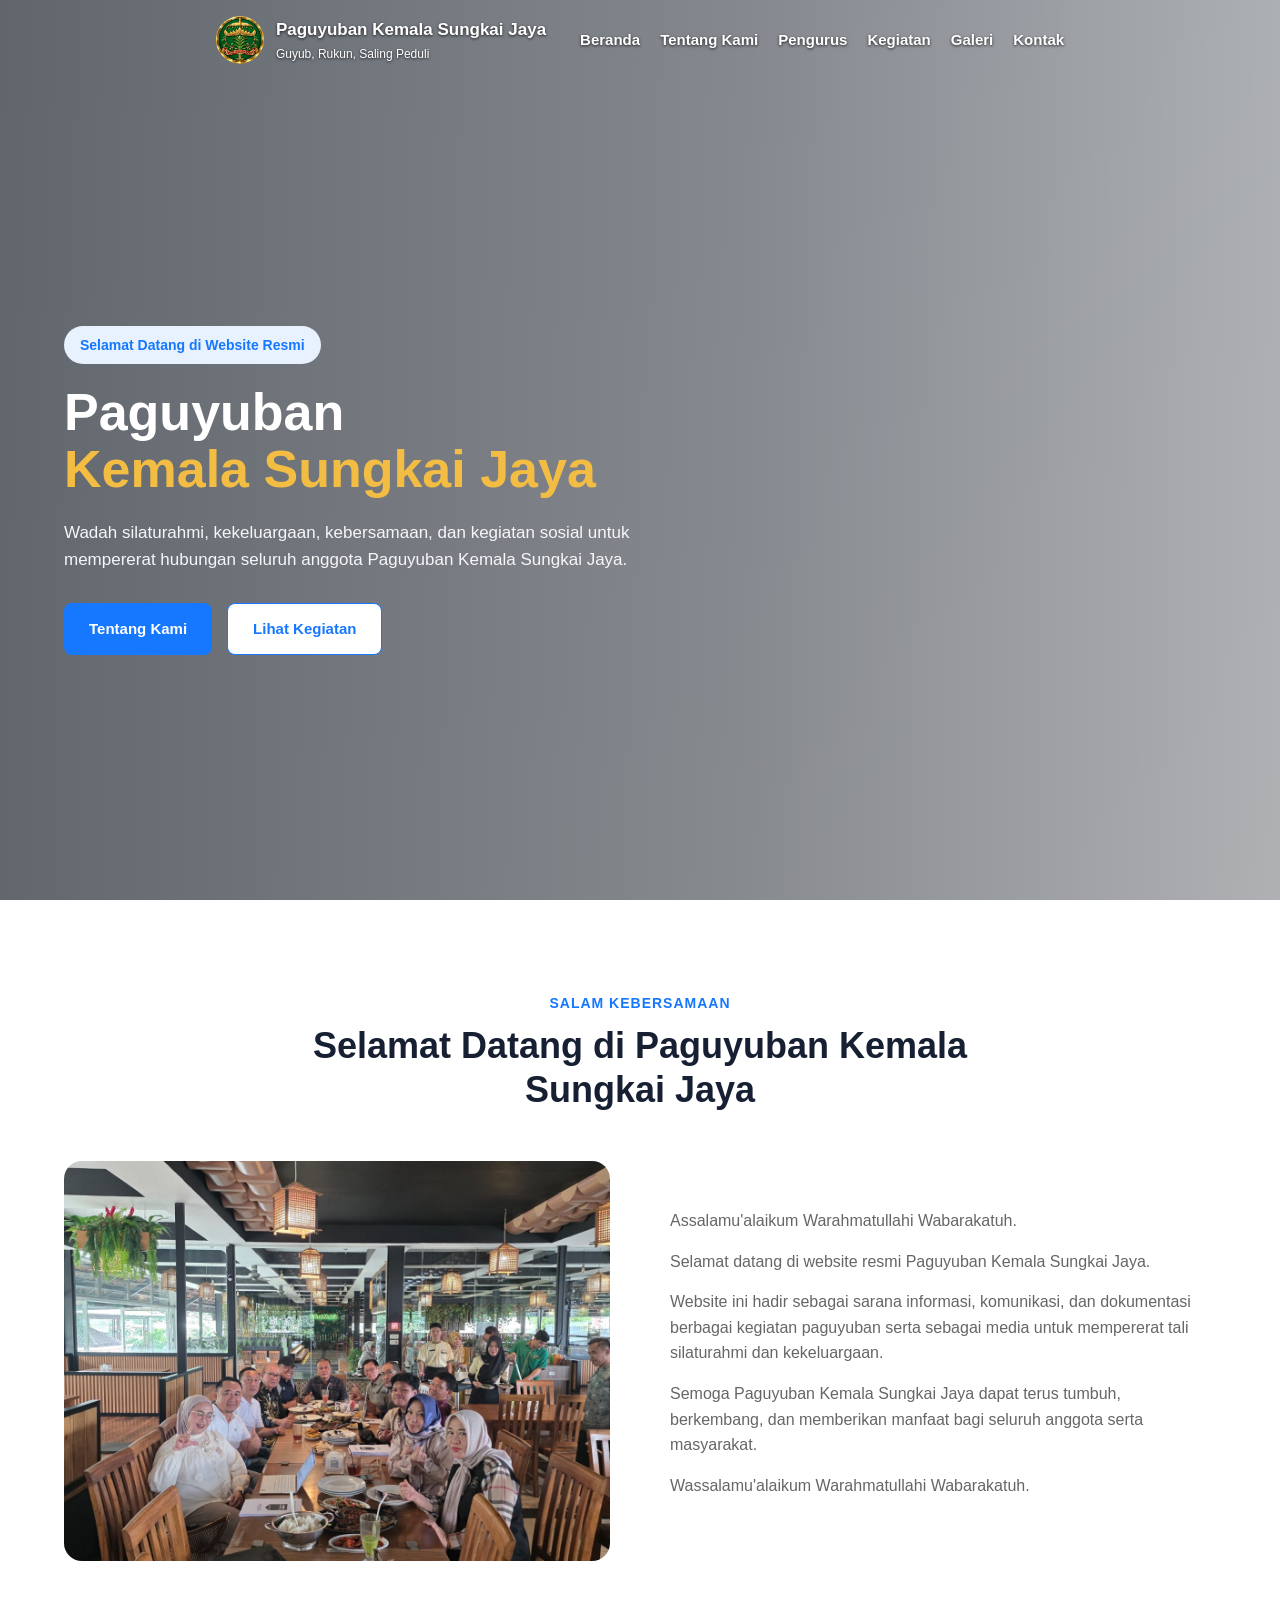
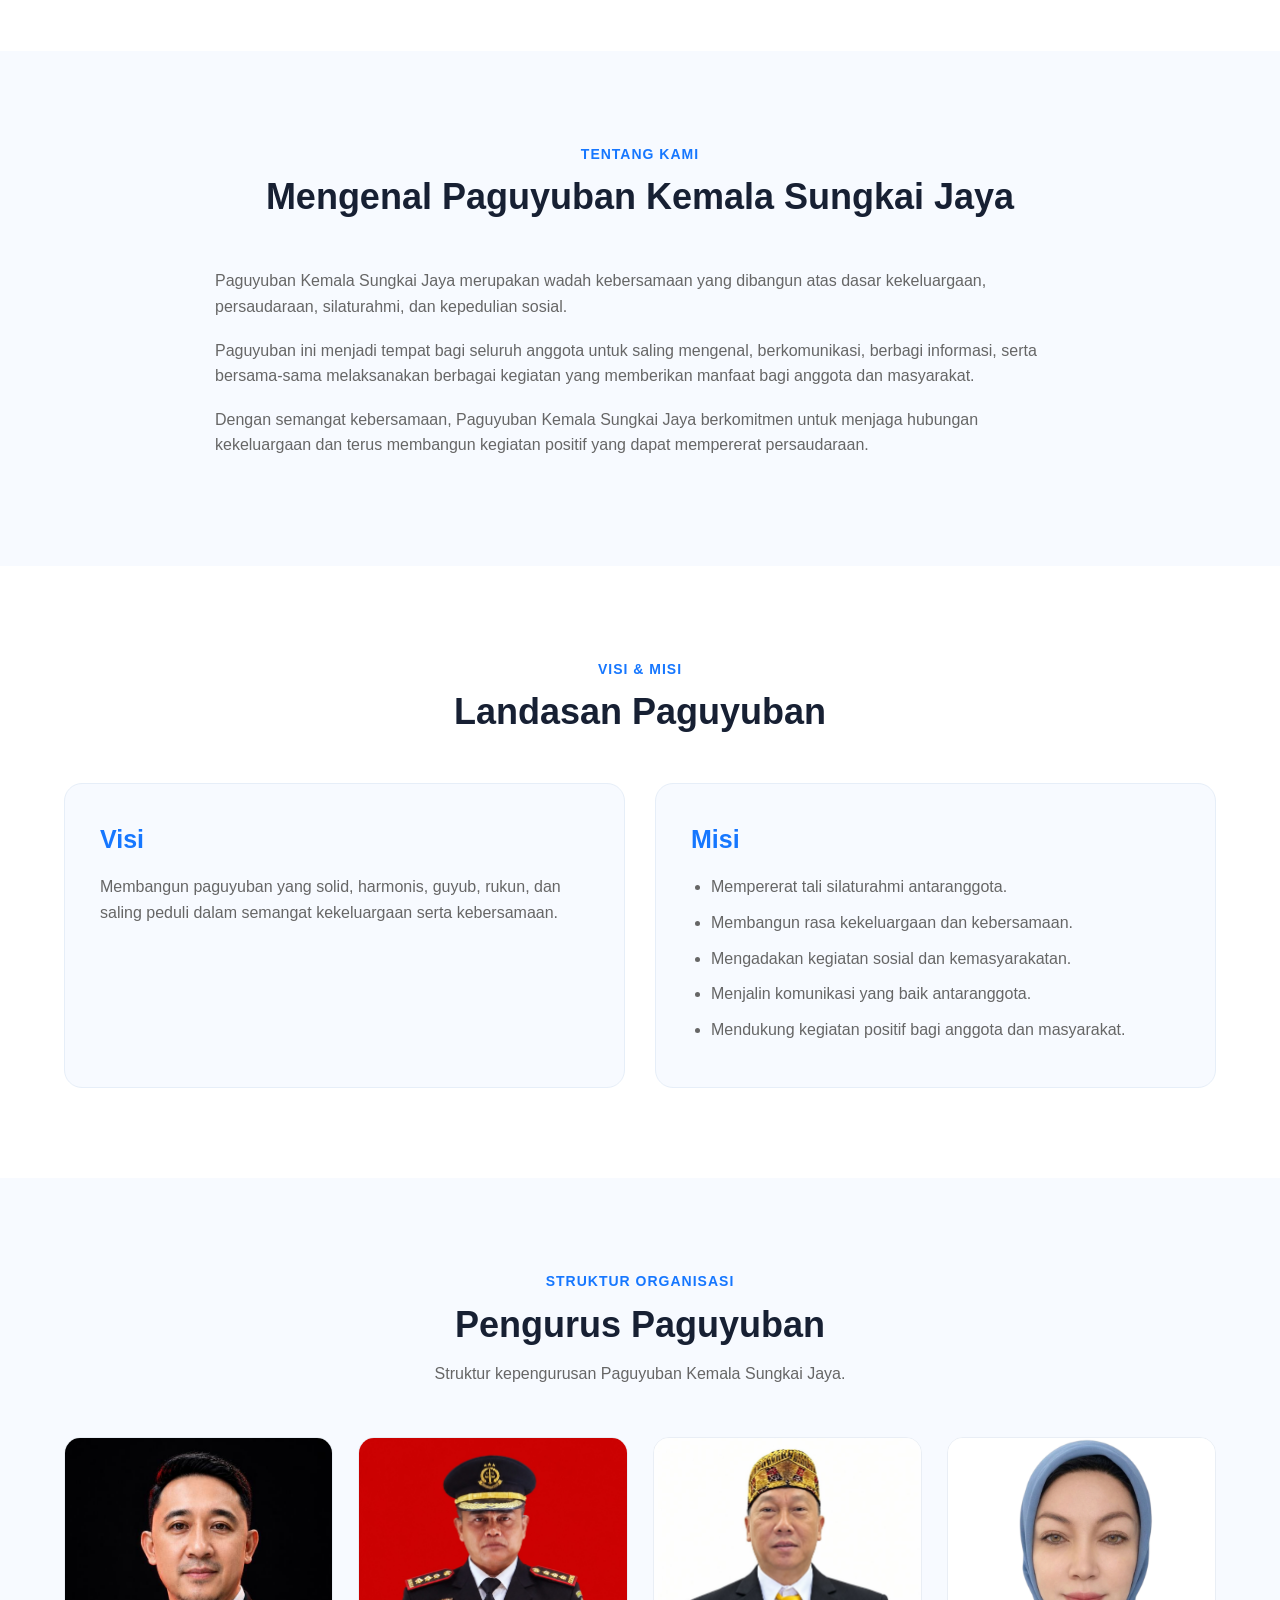
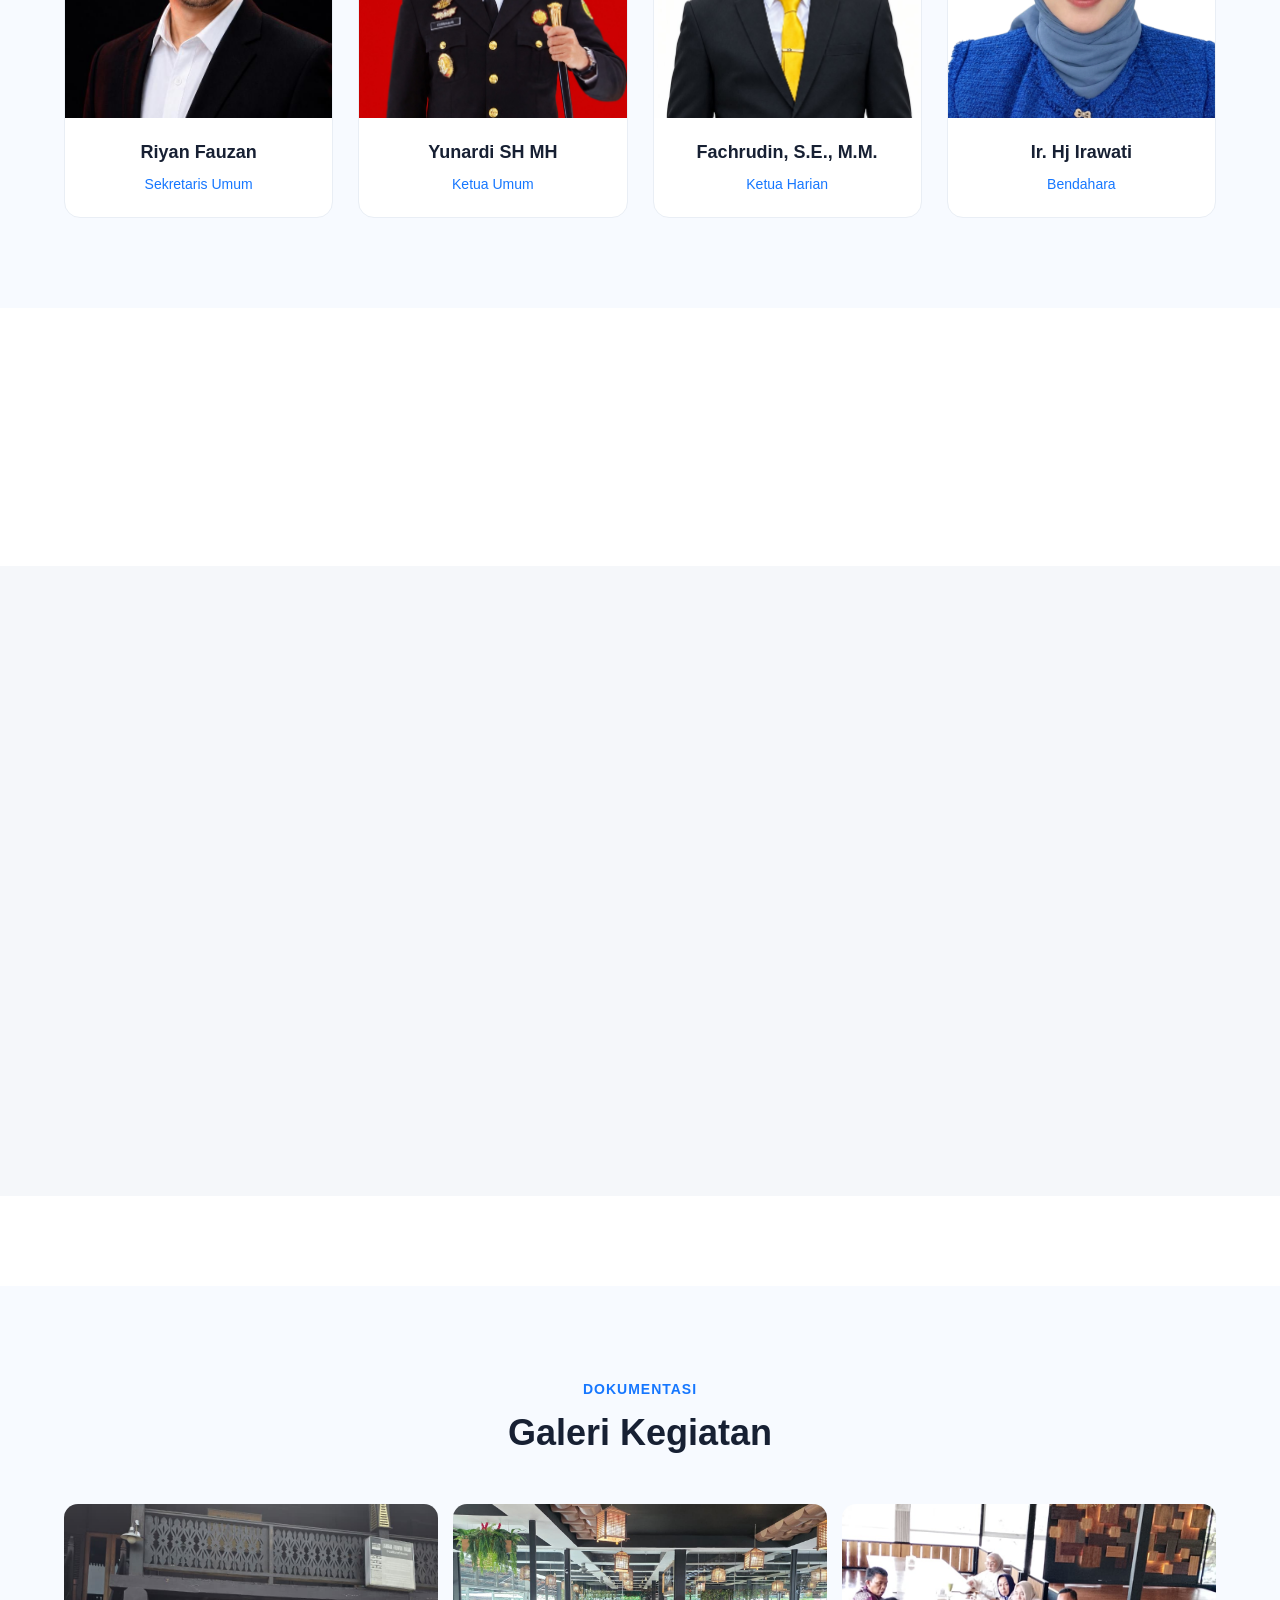
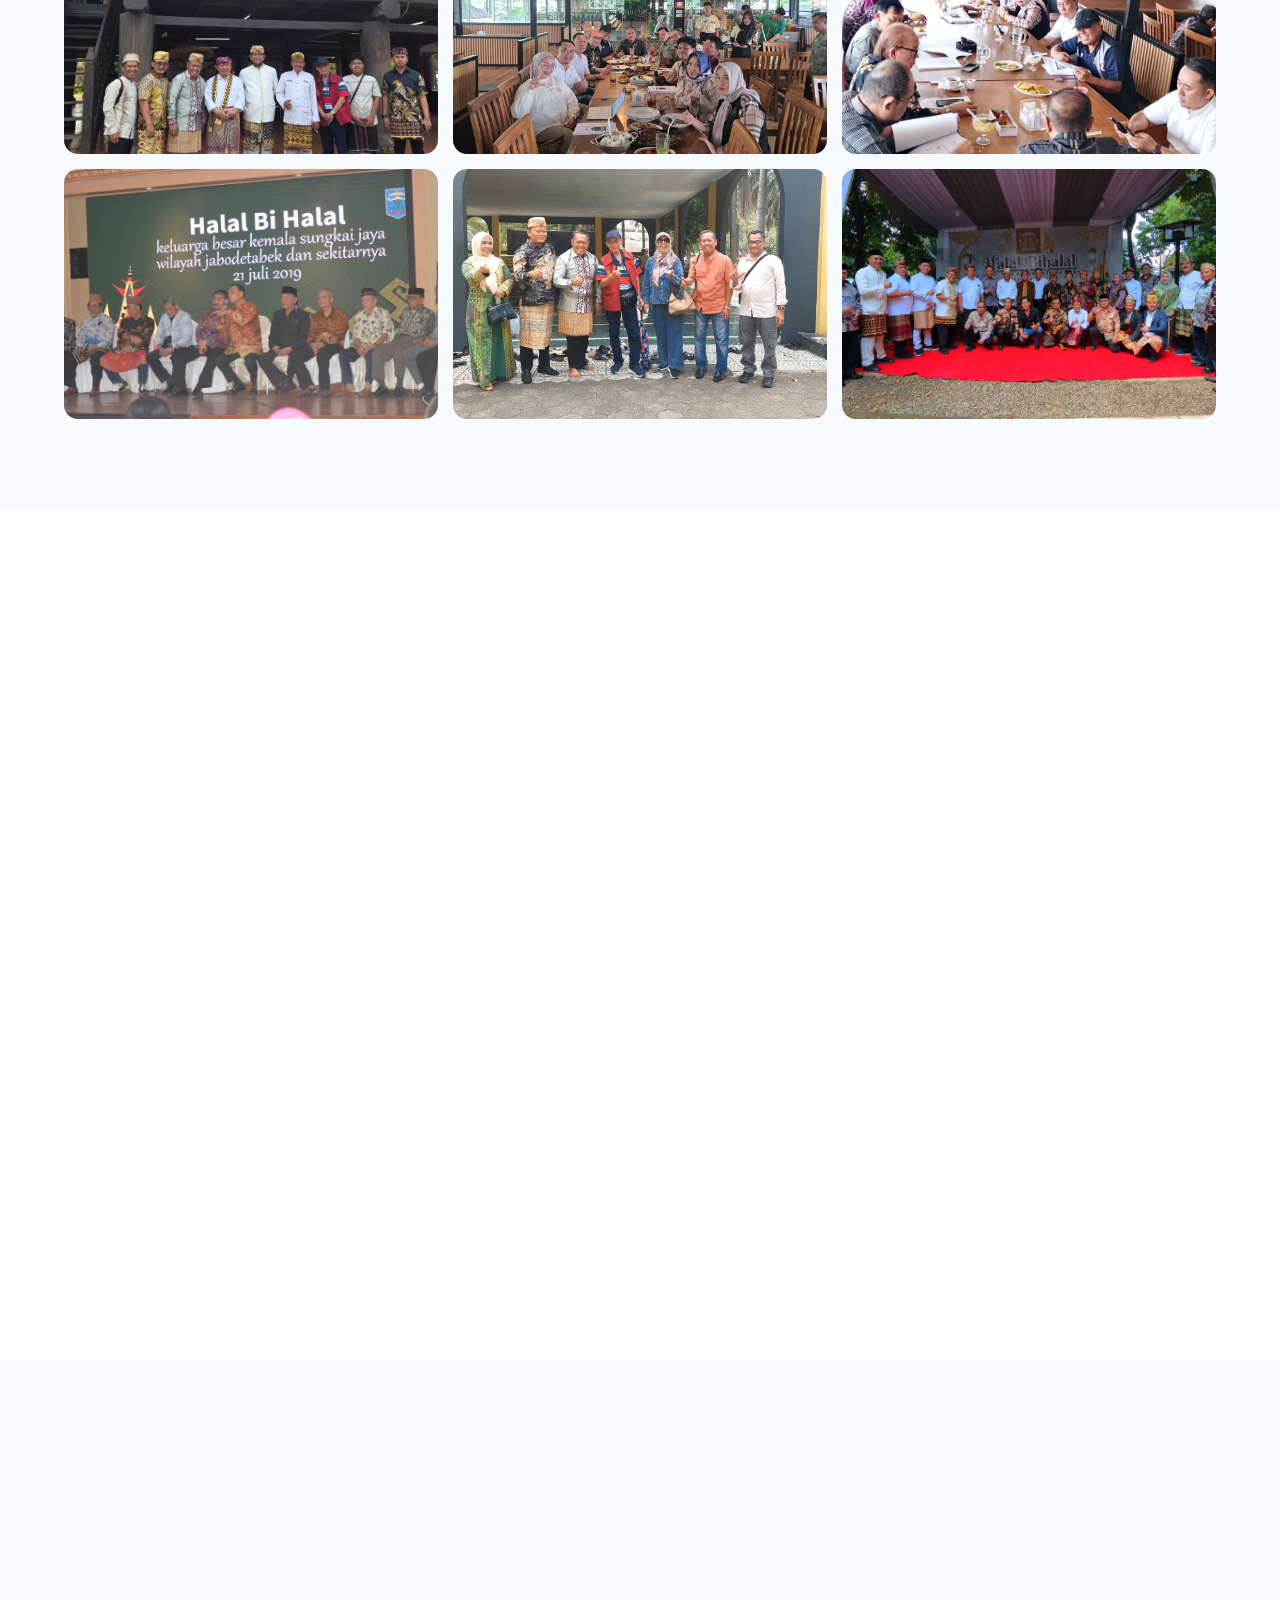
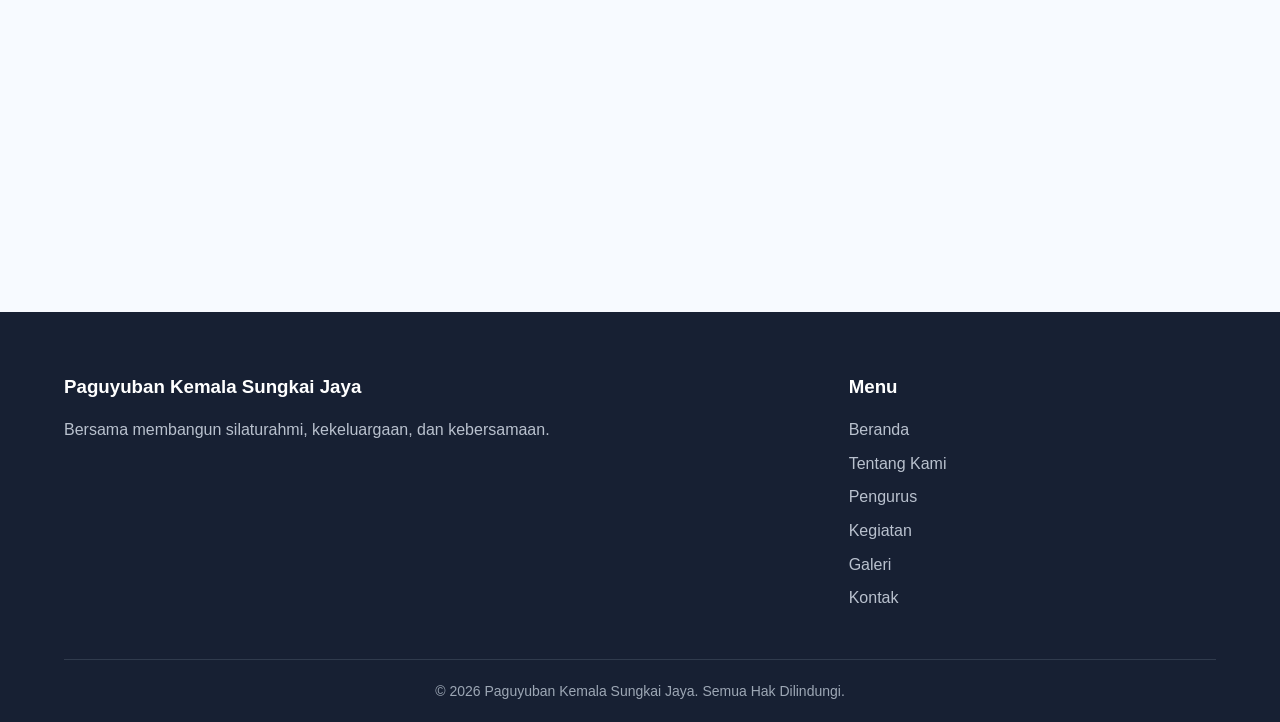
==== commit cdf65168: "animasi" ====
--- a/index.html
+++ b/index.html
@@ -18,7 +18,7 @@
     <link rel="icon" type="image/png" href="assets/images/logo.png?v=20261005-1">
 
     <!-- CSS -->
-    <link rel="stylesheet" href="style.css?v=20261005-7">
+    <link rel="stylesheet" href="style.css?v=20261007-2">
 
 </head>
 
@@ -1250,6 +1250,81 @@
 
     <!-- JAVASCRIPT -->
 
+    <script>
+        (() => {
+            if (window.matchMedia('(prefers-reduced-motion: reduce)').matches) return;
+
+            const revealTargets = document.querySelectorAll(
+                '.sambutan .section-heading, .sambutan-content, ' +
+                '.tentang .section-heading, .tentang-content, ' +
+                '.visi-misi .section-heading, .visi-misi-grid > *, ' +
+                '.pengurus .section-heading, .pengurus-card, ' +
+                '.kegiatan .section-heading, .kegiatan-visual, .kegiatan-card, .kegiatan-controls, ' +
+                '.galeri .section-heading, .galeri-item, ' +
+                '.berita .section-heading, .berita-card, ' +
+                '.kontak .section-heading, .kontak-item'
+            );
+
+            if (!revealTargets.length) return;
+
+            const siblingGroups = new Map();
+            revealTargets.forEach((element) => {
+                const siblings = siblingGroups.get(element.parentElement) || [];
+                siblings.push(element);
+                siblingGroups.set(element.parentElement, siblings);
+                element.classList.add('scroll-reveal');
+            });
+
+            siblingGroups.forEach((siblings) => {
+                siblings.forEach((element, index) => {
+                    element.style.setProperty('--reveal-delay', `${Math.min(index * 75, 300)}ms`);
+                });
+            });
+
+            const pendingTargets = new Set(revealTargets);
+            let observer;
+            let frameId = 0;
+            let fallbackTimer = 0;
+
+            function reveal(element) {
+                element.classList.add('is-visible');
+                pendingTargets.delete(element);
+                observer?.unobserve(element);
+            }
+
+            if ('IntersectionObserver' in window) {
+                observer = new IntersectionObserver((entries) => {
+                    entries.forEach((entry) => {
+                        if (entry.isIntersecting) reveal(entry.target);
+                    });
+                }, { threshold: 0.12, rootMargin: '0px 0px -36px 0px' });
+
+                revealTargets.forEach((element) => observer.observe(element));
+            }
+
+            function checkVisibleTargets() {
+                if (frameId) cancelAnimationFrame(frameId);
+                frameId = 0;
+                window.clearTimeout(fallbackTimer);
+                fallbackTimer = 0;
+                for (const element of pendingTargets) {
+                    const rect = element.getBoundingClientRect();
+                    if (rect.top < window.innerHeight - 36 && rect.bottom > 36) reveal(element);
+                }
+            }
+
+            function scheduleVisibilityCheck() {
+                if (frameId || fallbackTimer) return;
+                frameId = requestAnimationFrame(checkVisibleTargets);
+                fallbackTimer = window.setTimeout(checkVisibleTargets, 120);
+            }
+
+            window.addEventListener('scroll', scheduleVisibilityCheck, { passive: true });
+            window.addEventListener('resize', scheduleVisibilityCheck, { passive: true });
+            scheduleVisibilityCheck();
+        })();
+    </script>
+
     <script src="script.js"></script>
 
 </body>
--- a/style.css
+++ b/style.css
@@ -37,6 +37,27 @@
     width: 90%;
     max-width: 1200px;
     margin: 0 auto;
+}
+
+.scroll-reveal {
+    opacity: 0;
+    transform: translateY(18px);
+    transition: opacity 0.65s ease, transform 0.65s cubic-bezier(0.2, 0.65, 0.3, 1);
+    transition-delay: var(--reveal-delay, 0ms);
+}
+
+.scroll-reveal.is-visible {
+    opacity: 1;
+    transform: none;
+}
+
+@media (prefers-reduced-motion: reduce) {
+    .scroll-reveal,
+    .scroll-reveal.is-visible {
+        opacity: 1;
+        transform: none;
+        transition: none;
+    }
 }
 
 .scroll-progress {
@@ -908,90 +929,395 @@
 ========================================================= */
 
 .article-page {
-    background: linear-gradient(180deg, #f8fbff 0%, #ffffff 100%);
-    padding: 52px 0 80px;
+    background: #f7f9fc;
+    padding: 36px 0 80px;
 }
 
 .article-shell {
-    max-width: 980px;
-}
-
-.back-link {
-    display: inline-block;
-    margin-bottom: 22px;
+    max-width: 1160px;
+}
+
+.article-breadcrumb {
+    display: flex;
+    flex-wrap: wrap;
+    gap: 9px;
+    margin-bottom: 20px;
+    color: #788395;
+    font-size: 13px;
+}
+
+.article-breadcrumb a {
     color: #1677ff;
     font-weight: 700;
-    font-size: 15px;
-}
-
-.article-card {
-    background: #ffffff;
-    border: 1px solid #e9eef5;
-    border-radius: 20px;
-    overflow: hidden;
-    box-shadow: 0 10px 30px rgba(23, 32, 51, 0.06);
-}
-
-.article-hero img {
-    width: 100%;
-    height: 420px;
-    object-fit: cover;
-}
-
-.article-header {
-    padding: 32px 32px 16px;
+}
+
+.article-heading {
+    max-width: 980px;
+    margin: 0 auto 28px;
+    text-align: center;
 }
 
 .article-kicker {
     display: inline-block;
-    background: rgba(22, 119, 255, 0.08);
+    margin-bottom: 14px;
     color: #1677ff;
     font-size: 12px;
     font-weight: 700;
     letter-spacing: 0.08em;
     text-transform: uppercase;
-    padding: 7px 12px;
-    border-radius: 999px;
+}
+
+.article-heading h1 {
     margin-bottom: 14px;
-}
-
-.article-header h1 {
-    font-size: clamp(28px, 2.4vw, 42px);
-    line-height: 1.25;
     color: #172033;
-    margin-bottom: 12px;
+    font-size: 38px;
+    line-height: 1.2;
+}
+
+.article-deck {
+    max-width: 790px;
+    margin: 0 auto 16px;
+    color: #586579;
+    font-size: 18px;
+    line-height: 1.65;
 }
 
 .article-meta {
     display: flex;
     flex-wrap: wrap;
-    gap: 18px;
-    color: #64748b;
+    justify-content: center;
+    gap: 16px;
+    color: #788395;
+    font-size: 13px;
+    font-weight: 600;
+}
+
+.article-cover {
+    margin: 0 0 34px;
+}
+
+.article-cover img {
+    width: 100%;
+    height: 430px;
+    object-fit: cover;
+    border-radius: 4px;
+}
+
+.article-cover figcaption {
+    margin-top: 9px;
+    color: #788395;
+    font-size: 12px;
+}
+
+.article-layout {
+    display: grid;
+    grid-template-columns: minmax(0, 1fr) 300px;
+    align-items: start;
+    gap: 30px;
+}
+
+.article-body {
+    min-width: 0;
+}
+
+.article-summary {
+    margin-bottom: 26px;
+    padding: 20px 22px;
+    border-left: 3px solid #17644f;
+    background: #eaf2ed;
+}
+
+.article-summary span {
+    display: block;
+    margin-bottom: 6px;
+    color: #17644f;
+    font-size: 11px;
+    font-weight: 700;
+    letter-spacing: 0.06em;
+    text-transform: uppercase;
+}
+
+.article-summary p {
+    margin: 0;
+    color: #45564d;
+    font-size: 15px;
+    font-style: italic;
+    line-height: 1.7;
+}
+
+.article-body .article-lead {
+    color: #273449;
+    font-size: 19px;
+    line-height: 1.8;
+}
+
+.article-body p {
+    margin-bottom: 20px;
+    color: #465365;
+    font-size: 16px;
+    line-height: 1.85;
+}
+
+.article-body h2 {
+    margin: 34px 0 12px;
+    color: #172033;
+    font-size: 25px;
+    line-height: 1.3;
+}
+
+.article-quote {
+    margin: 28px 0;
+    padding: 20px 24px;
+    border-left: 3px solid #c59a45;
+    background: #f2f5f8;
+    color: #172033;
+}
+
+.article-quote p {
+    margin: 0 0 10px;
+    color: #26344a;
+    font-size: 18px;
+    font-style: italic;
+    font-weight: 600;
+    line-height: 1.7;
+}
+
+.article-quote cite {
+    color: #687487;
+    font-size: 13px;
+    font-style: normal;
+    font-weight: 700;
+}
+
+.article-credit {
+    padding-top: 12px;
+    border-top: 1px solid #e2e7ee;
+    color: #788395 !important;
+    font-size: 13px !important;
+}
+
+.article-sidebar {
+    display: grid;
+    gap: 20px;
+}
+
+.article-sidebar-panel {
+    padding: 18px;
+    border: 1px solid #e6eaf0;
+    border-radius: 6px;
+    background: #ffffff;
+}
+
+.article-sidebar-panel h2 {
+    margin: 0 0 14px;
+    color: #172033;
     font-size: 14px;
-    font-weight: 600;
-}
-
-.article-body {
-    padding: 0 32px 36px;
-}
-
-.article-body p {
-    color: #334155;
-    font-size: 17px;
-    line-height: 1.9;
-    margin-bottom: 22px;
-}
-
-.article-quote {
-    margin: 20px 0 28px;
-    padding: 22px 24px;
-    border-left: 4px solid #1677ff;
-    background: #f4f8ff;
+    font-weight: 700;
+    letter-spacing: 0.04em;
+    text-transform: uppercase;
+}
+
+.article-share {
+    display: grid;
+    grid-template-columns: auto minmax(0, 1fr);
+    align-items: center;
+    column-gap: 12px;
+}
+
+.article-share h2 {
+    margin: 0;
+    font-size: 14px;
+}
+
+.share-actions {
+    display: flex;
+    justify-content: flex-end;
+    gap: 7px;
+}
+
+.share-actions a,
+.share-copy {
+    --share-color: #17644f;
+    display: grid;
+    width: 36px;
+    height: 36px;
+    flex: 0 0 36px;
+    place-items: center;
+    border: 1px solid #d9e0e8;
+    border-radius: 5px;
+    background: #ffffff;
+    color: var(--share-color);
+    font-size: 14px;
+    font-weight: 700;
+    cursor: pointer;
+    transition: color 0.2s ease, background-color 0.2s ease, border-color 0.2s ease, transform 0.2s ease;
+}
+
+.share-actions a.share-whatsapp {
+    --share-color: #20c763;
+}
+
+.share-actions a.share-facebook {
+    --share-color: #1877f2;
+}
+
+.share-actions a.share-x {
+    --share-color: #111111;
+}
+
+.share-actions a.share-whatsapp:hover,
+.share-actions a.share-whatsapp:focus-visible,
+.share-actions a.share-whatsapp.is-share-active {
+    border-color: #20c763 !important;
+    background-color: #20c763 !important;
+    color: #ffffff !important;
+    transform: translateY(-2px) !important;
+}
+
+.share-actions a.share-facebook:hover,
+.share-actions a.share-facebook:focus-visible,
+.share-actions a.share-facebook.is-share-active {
+    border-color: #1877f2 !important;
+    background-color: #1877f2 !important;
+    color: #ffffff !important;
+    transform: translateY(-2px) !important;
+}
+
+.share-actions a.share-x:hover,
+.share-actions a.share-x:focus-visible,
+.share-actions a.share-x.is-share-active {
+    border-color: #111111 !important;
+    background-color: #111111 !important;
+    color: #ffffff !important;
+    transform: translateY(-2px) !important;
+}
+
+.share-copy:hover,
+.share-copy:focus-visible,
+.share-copy.is-share-active {
+    border-color: #17644f !important;
+    background-color: #17644f !important;
+    color: #ffffff !important;
+    transform: translateY(-2px) !important;
+}
+
+.share-actions a:focus-visible,
+.share-copy:focus-visible {
+    outline: 3px solid rgba(22, 119, 255, 0.24);
+    outline-offset: 2px;
+}
+
+.share-actions svg,
+.share-copy svg {
+    display: block;
+    width: 20px;
+    height: 20px;
+}
+
+.share-status {
+    grid-column: 1 / -1;
+    min-height: 0;
+    margin: 0;
+    color: #17644f;
+    font-size: 12px;
+}
+
+.article-facts dl {
+    margin: 0;
+}
+
+.article-facts dl div {
+    padding: 11px 0;
+    border-top: 1px solid #edf0f4;
+}
+
+.article-facts dt {
+    margin-bottom: 3px;
+    color: #788395;
+    font-size: 11px;
+    font-weight: 700;
+    text-transform: uppercase;
+}
+
+.article-facts dd {
+    margin: 0;
+    color: #273449;
+    font-size: 14px;
+    line-height: 1.5;
+}
+
+.article-related-list {
+    margin: 0;
+    padding: 0;
+    list-style: none;
+    counter-reset: related-reading;
+}
+
+.article-related-list li {
+    counter-increment: related-reading;
+    border-top: 1px solid #e7ebf0;
+}
+
+.article-related-list a {
+    position: relative;
+    display: block;
+    padding: 13px 0 13px 30px;
+}
+
+.article-related-list a::before {
+    position: absolute;
+    top: 12px;
+    left: 0;
+    color: #a87820;
+    content: counter(related-reading, decimal-leading-zero);
+    font-size: 13px;
+    font-weight: 700;
+}
+
+.related-source,
+.related-title,
+.related-description {
+    display: block;
+}
+
+.related-source {
+    margin-bottom: 4px;
+    color: #788395;
+    font-size: 10px;
+    font-weight: 700;
+    letter-spacing: 0.04em;
+    text-transform: uppercase;
+}
+
+.related-title {
     color: #172033;
-    font-size: 18px;
-    line-height: 1.7;
-    font-weight: 600;
-    border-radius: 0 12px 12px 0;
+    font-size: 14px;
+    font-weight: 700;
+    line-height: 1.4;
+    transition: color 0.2s ease;
+}
+
+.article-related-list a:hover .related-title,
+.article-related-list a:focus-visible .related-title {
+    color: #1677ff;
+}
+
+.related-description {
+    margin-top: 4px;
+    color: #687487;
+    font-size: 12px;
+    line-height: 1.5;
+}
+
+.article-sidebar-link {
+    display: flex;
+    justify-content: space-between;
+    align-items: center;
+    padding: 14px 2px;
+    border-bottom: 1px solid #d9e0e8;
+    color: #1677ff;
+    font-size: 14px;
+    font-weight: 700;
 }
 
 
@@ -1115,6 +1441,15 @@
 
     .berita-grid {
         grid-template-columns: repeat(2, 1fr);
+    }
+
+    .article-layout {
+        grid-template-columns: minmax(0, 1fr) 260px;
+        gap: 22px;
+    }
+
+    .article-cover img {
+        height: 360px;
     }
 
     .kegiatan-slider {
@@ -1289,6 +1624,36 @@
         font-size: 30px;
     }
 
+    .article-page {
+        padding-top: 30px;
+    }
+
+    .article-layout {
+        grid-template-columns: 1fr;
+        gap: 28px;
+    }
+
+    .article-heading {
+        text-align: left;
+    }
+
+    .article-heading h1 {
+        font-size: 30px;
+    }
+
+    .article-deck {
+        margin-left: 0;
+        font-size: 16px;
+    }
+
+    .article-meta {
+        justify-content: flex-start;
+    }
+
+    .article-cover img {
+        height: 300px;
+    }
+
     .pengurus-grid,
     .galeri-grid,
     .berita-grid,
@@ -1330,6 +1695,27 @@
         width: 92%;
     }
 
+    .article-heading h1 {
+        font-size: 27px;
+    }
+
+    .article-cover img {
+        height: 220px;
+    }
+
+    .article-summary,
+    .article-quote {
+        padding: 18px;
+    }
+
+    .article-body p {
+        font-size: 15px;
+    }
+
+    .article-body .article-lead {
+        font-size: 17px;
+    }
+
     .kegiatan-visual {
         height: 60vw;
         min-height: 200px;
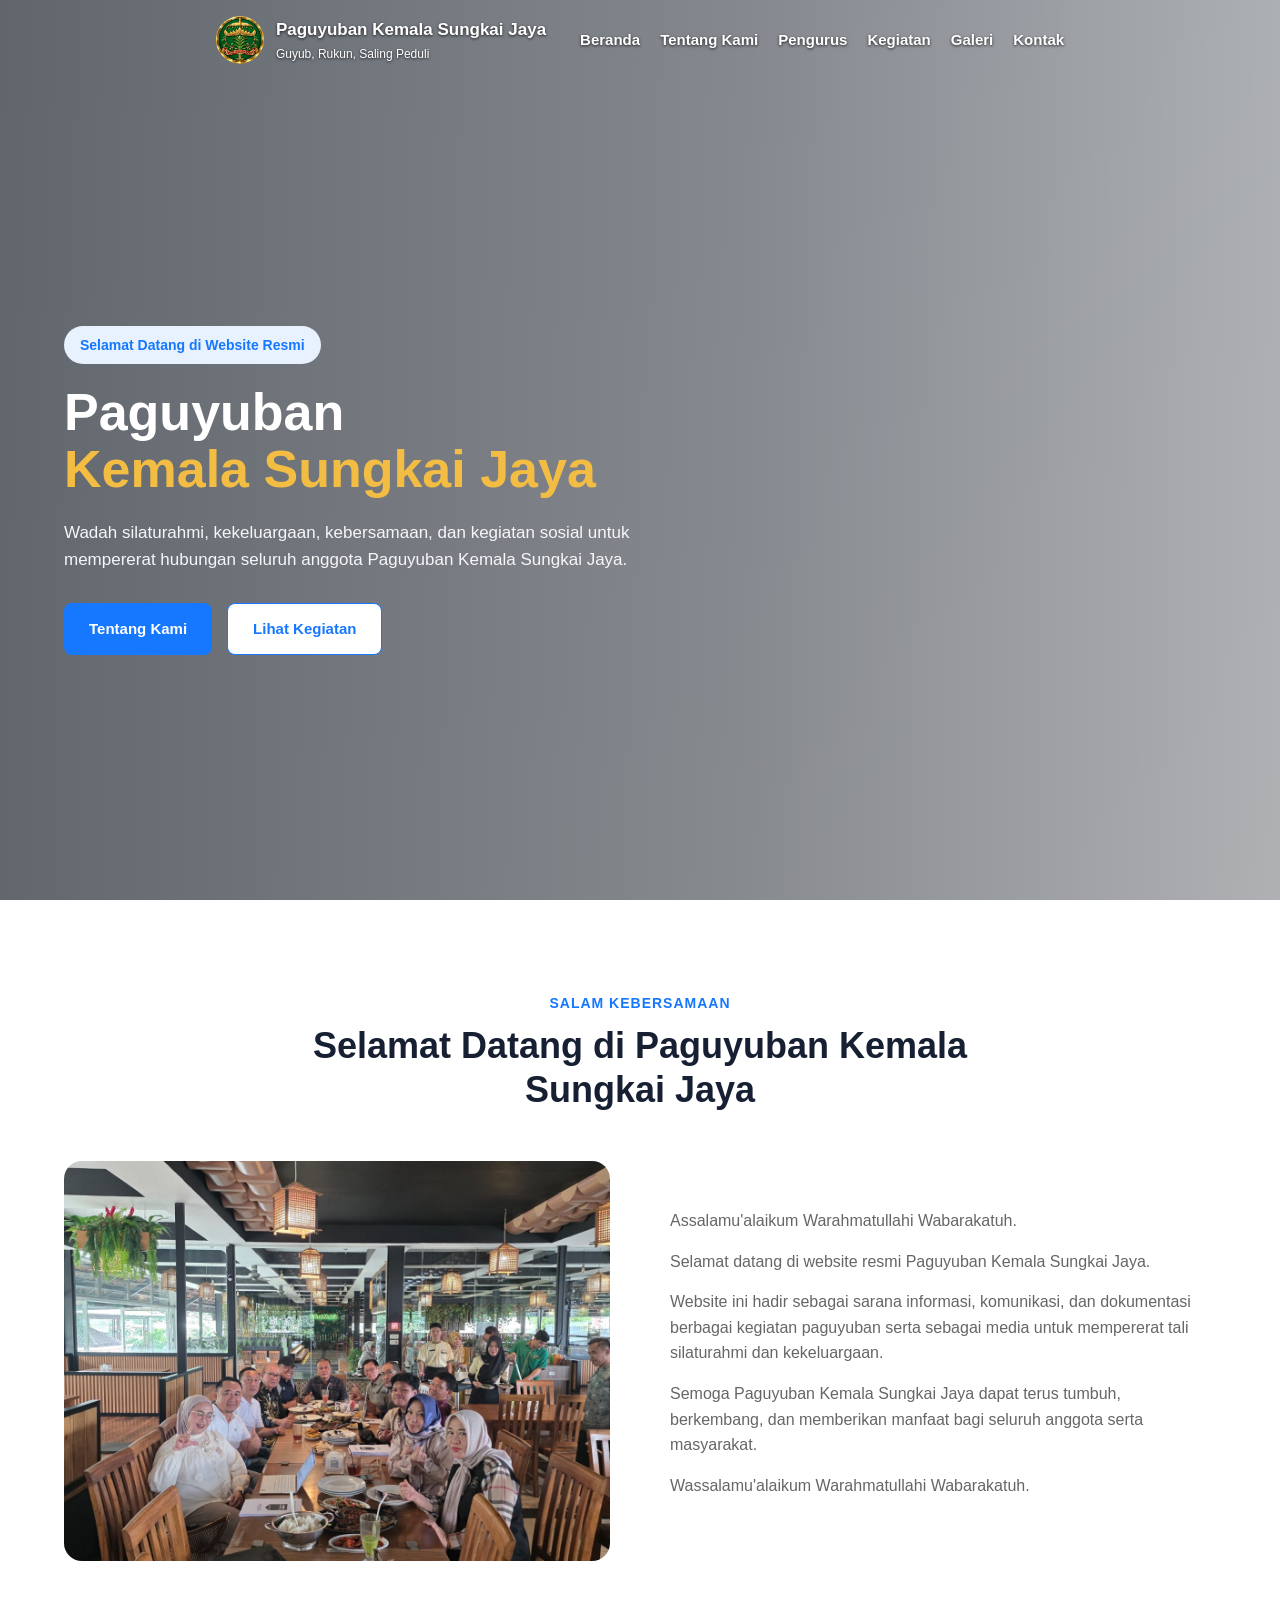
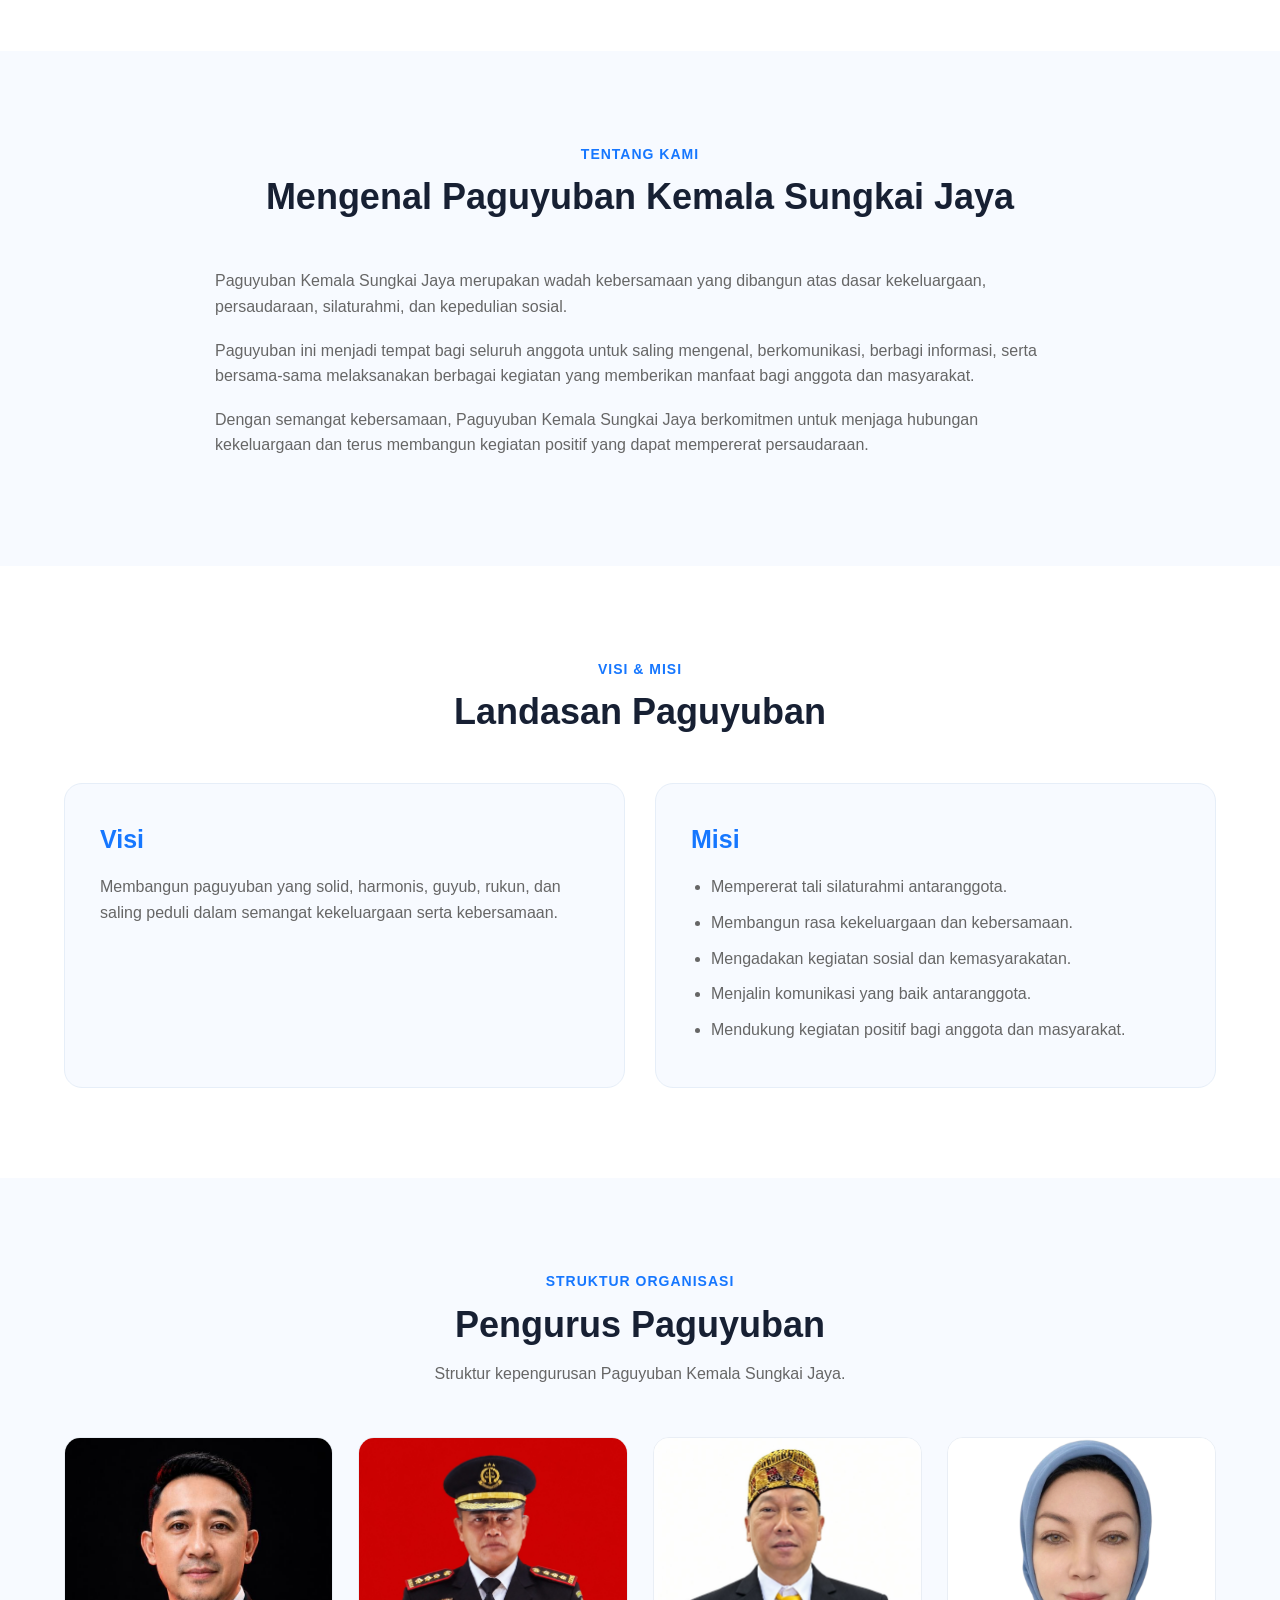
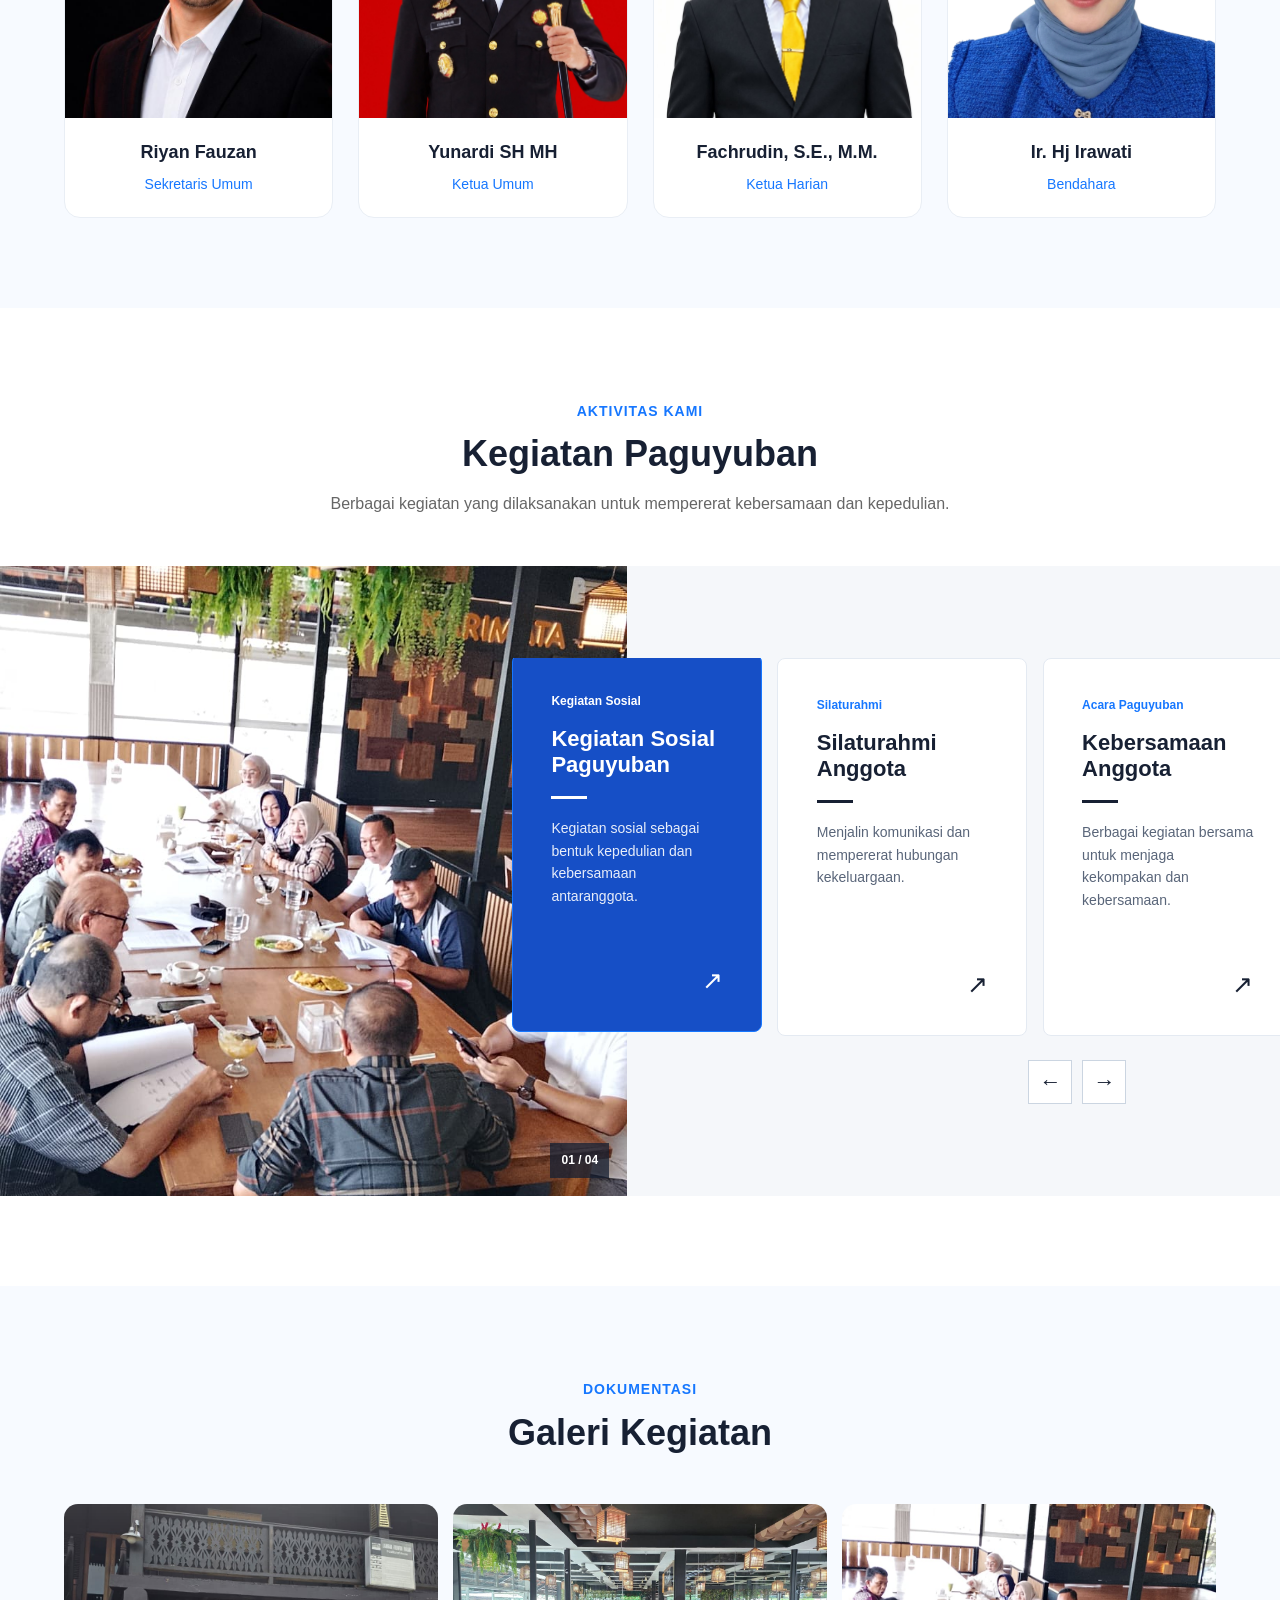
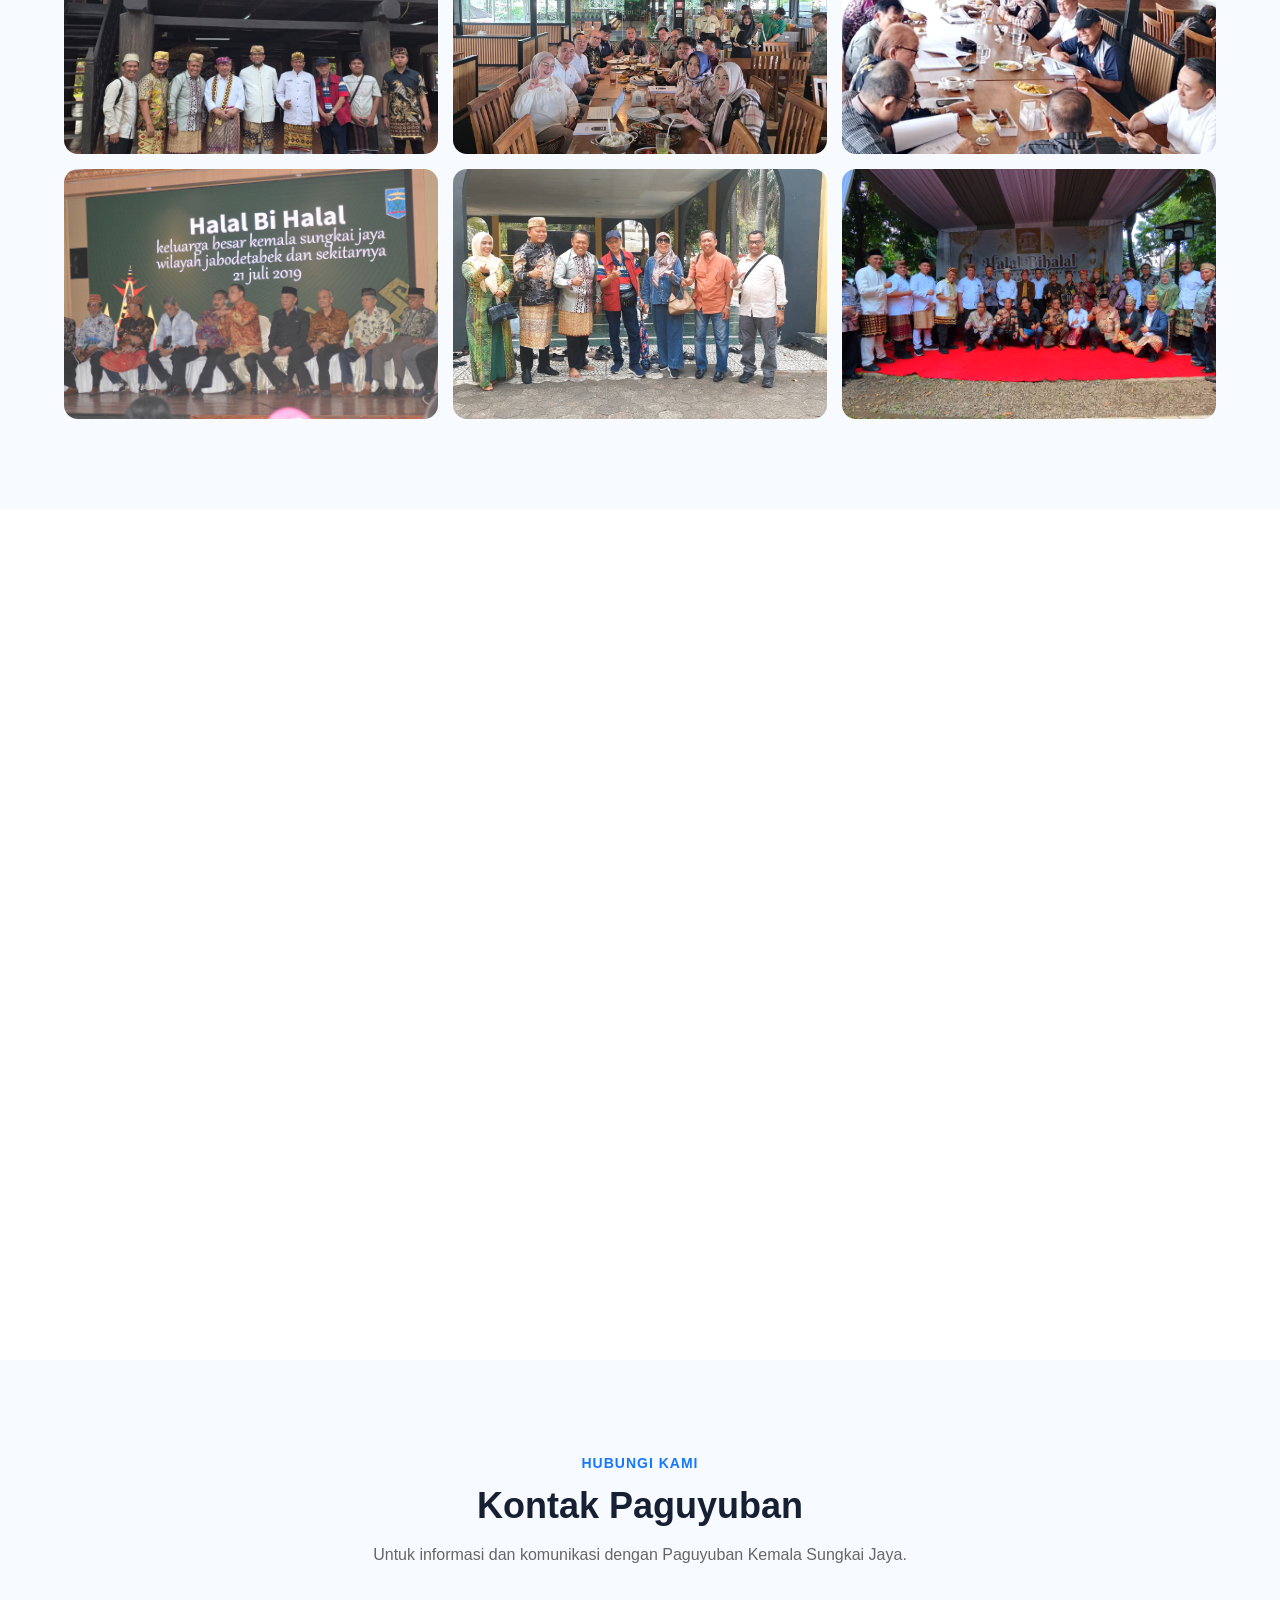
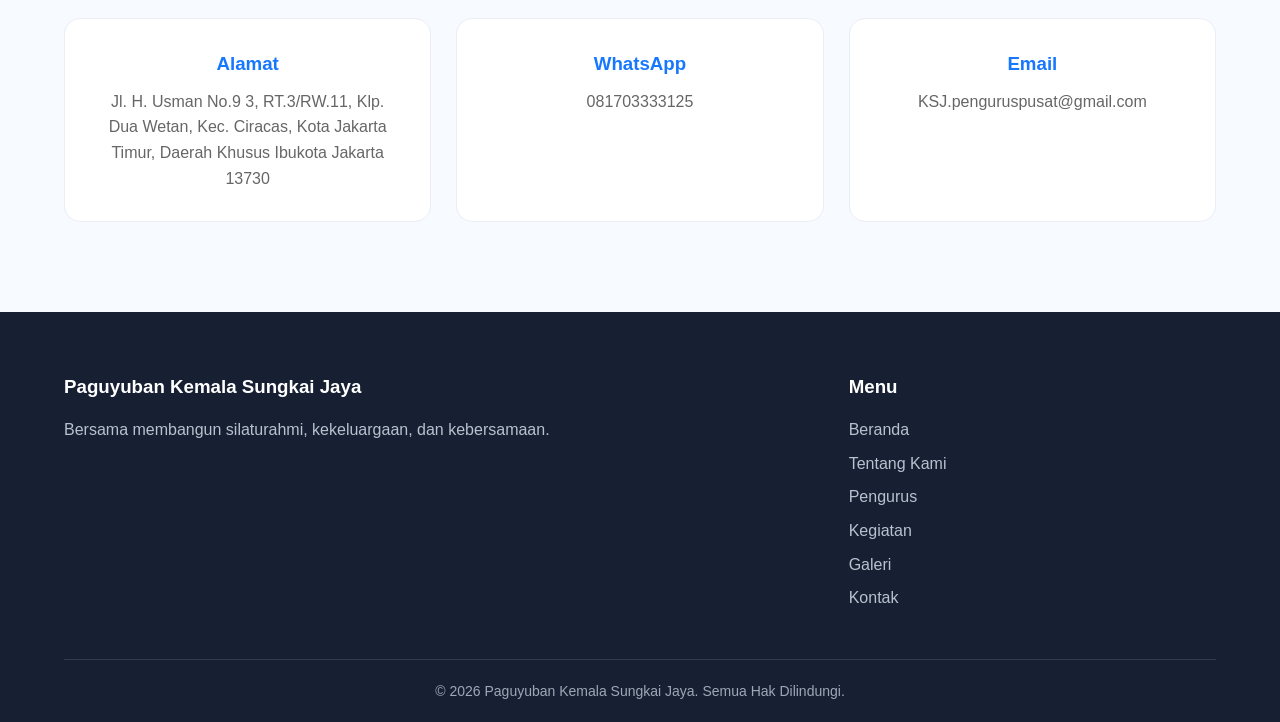
==== commit 7e86434f: "optimasi loading web" ====
--- a/index.html
+++ b/index.html
@@ -94,206 +94,13 @@
 
         </div>
 
-    </header>
-
-    <script>
-        const menuToggle = document.querySelector('.menu-toggle');
-        const navbar = document.querySelector('.navbar');
-        const navLinks = document.querySelectorAll('.nav-menu a');
-
-        if (menuToggle && navbar) {
-            menuToggle.addEventListener('click', () => {
-                const isOpen = navbar.classList.toggle('active');
-                menuToggle.setAttribute('aria-expanded', String(isOpen));
-                menuToggle.textContent = isOpen ? '✕' : '☰';
-            });
-
-            navLinks.forEach((link) => {
-                link.addEventListener('click', () => {
-                    if (window.innerWidth <= 768) {
-                        navbar.classList.remove('active');
-                        menuToggle.setAttribute('aria-expanded', 'false');
-                        menuToggle.textContent = '☰';
-                    }
-                });
-            });
-        }
-
-        (() => {
-            const header = document.querySelector('.header');
-            const targets = header?.querySelectorAll('.logo-name, .logo-tagline, .nav-menu a');
-            if (!header || !targets?.length) return;
-
-            const sampleSize = 32;
-            const imageSamples = new WeakMap();
-            let updateFrame = 0;
-
-            function getImageLuminance(image, x, y) {
-                if (!image.complete || !image.naturalWidth || !image.naturalHeight) return null;
-
-                let sample = imageSamples.get(image);
-                if (!sample) {
-                    const canvas = document.createElement('canvas');
-                    canvas.width = sampleSize;
-                    canvas.height = sampleSize;
-                    const context = canvas.getContext('2d', { willReadFrequently: true });
-                    try {
-                        context.drawImage(image, 0, 0, sampleSize, sampleSize);
-                        sample = context.getImageData(0, 0, sampleSize, sampleSize).data;
-                        imageSamples.set(image, sample);
-                    } catch {
-                        return null;
-                    }
-                }
-
-                const rect = image.getBoundingClientRect();
-                if (!rect.width || !rect.height) return null;
-
-                let scaleX = rect.width / image.naturalWidth;
-                let scaleY = rect.height / image.naturalHeight;
-                const fit = getComputedStyle(image).objectFit;
-                if (fit === 'cover' || fit === 'contain') {
-                    const scale = fit === 'cover'
-                        ? Math.max(scaleX, scaleY)
-                        : Math.min(scaleX, scaleY);
-                    scaleX = scale;
-                    scaleY = scale;
-                }
-
-                const offsetX = (rect.width - image.naturalWidth * scaleX) / 2;
-                const offsetY = (rect.height - image.naturalHeight * scaleY) / 2;
-                const imageX = (x - rect.left - offsetX) / scaleX;
-                const imageY = (y - rect.top - offsetY) / scaleY;
-                if (imageX < 0 || imageY < 0 || imageX >= image.naturalWidth || imageY >= image.naturalHeight) return null;
-
-                const pixelX = Math.min(sampleSize - 1, Math.floor(imageX / image.naturalWidth * sampleSize));
-                const pixelY = Math.min(sampleSize - 1, Math.floor(imageY / image.naturalHeight * sampleSize));
-                const index = (pixelY * sampleSize + pixelX) * 4;
-                const alpha = sample[index + 3] / 255;
-                const red = sample[index] * alpha + 255 * (1 - alpha);
-                const green = sample[index + 1] * alpha + 255 * (1 - alpha);
-                const blue = sample[index + 2] * alpha + 255 * (1 - alpha);
-                return (0.2126 * red + 0.7152 * green + 0.0722 * blue) / 255;
-            }
-
-            function getColorLuminance(color) {
-                const values = color.match(/[\d.]+/g);
-                if (!values || values.length < 3) return null;
-
-                const alpha = values.length > 3 ? Number(values[3]) : 1;
-                const red = Number(values[0]) * alpha + 255 * (1 - alpha);
-                const green = Number(values[1]) * alpha + 255 * (1 - alpha);
-                const blue = Number(values[2]) * alpha + 255 * (1 - alpha);
-                return (0.2126 * red + 0.7152 * green + 0.0722 * blue) / 255;
-            }
-
-            function getLuminanceAt(x, y) {
-                const underneath = document.elementsFromPoint(x, y)
-                    .find((element) => !header.contains(element));
-
-                for (let element = underneath; element && element !== document.documentElement; element = element.parentElement) {
-                    if (element instanceof HTMLImageElement) {
-                        const luminance = getImageLuminance(element, x, y);
-                        if (luminance !== null) return luminance;
-                    }
-
-                    const color = getColorLuminance(getComputedStyle(element).backgroundColor);
-                    if (color !== null && color < 0.999) return color;
-                }
-
-                return 1;
-            }
-
-            function updateHeaderContrast() {
-                updateFrame = 0;
-
-                for (const target of targets) {
-                    const rect = target.getBoundingClientRect();
-                    if (!rect.width || !rect.height) continue;
-
-                    const xPositions = [0.2, 0.5, 0.8].map((ratio) => rect.left + rect.width * ratio);
-                    const luminances = xPositions
-                        .map((x) => getLuminanceAt(x, rect.top + rect.height / 2))
-                        .filter((value) => value !== null);
-                    if (!luminances.length) continue;
-
-                    const luminance = luminances.reduce((sum, value) => sum + value, 0) / luminances.length;
-                    let tone = target.dataset.headerContrast;
-                    if (!tone) tone = luminance < 0.5 ? 'light' : 'dark';
-                    else if (tone === 'light' && luminance > 0.56) tone = 'dark';
-                    else if (tone === 'dark' && luminance < 0.44) tone = 'light';
-
-                    if (tone !== target.dataset.headerContrast) {
-                        target.dataset.headerContrast = tone;
-                        target.style.setProperty('--header-text-color', tone === 'light' ? '#f8fafc' : '#172033');
-                        target.style.setProperty('--header-text-shadow', tone === 'light'
-                            ? '0 1px 3px rgba(0, 0, 0, 0.7)'
-                            : '0 1px 3px rgba(255, 255, 255, 0.85)');
-                    }
-                }
-            }
-
-            function scheduleContrastUpdate() {
-                if (!updateFrame) updateFrame = requestAnimationFrame(updateHeaderContrast);
-            }
-
-            window.addEventListener('scroll', scheduleContrastUpdate, { passive: true });
-            window.addEventListener('resize', scheduleContrastUpdate, { passive: true });
-            document.addEventListener('load', (event) => {
-                if (event.target instanceof HTMLImageElement) scheduleContrastUpdate();
-            }, true);
-            scheduleContrastUpdate();
-        })();
-
-        (() => {
-            const progressBar = document.querySelector('.scroll-progress-bar');
-            const mobileOrTablet = window.matchMedia('(max-width: 992px)');
-            let frameId = 0;
-            let isListening = false;
-
-            if (!progressBar) return;
-
-            function updateProgress() {
-                frameId = 0;
-                const scrollableHeight = document.documentElement.scrollHeight - window.innerHeight;
-                const progress = scrollableHeight > 0
-                    ? Math.min(1, Math.max(0, window.scrollY / scrollableHeight))
-                    : 0;
-                progressBar.style.transform = `scaleX(${progress})`;
-            }
-
-            function scheduleProgressUpdate() {
-                if (!frameId) frameId = window.requestAnimationFrame(updateProgress);
-            }
-
-            function syncProgressListener() {
-                if (mobileOrTablet.matches && !isListening) {
-                    window.addEventListener('scroll', scheduleProgressUpdate, { passive: true });
-                    isListening = true;
-                    scheduleProgressUpdate();
-                } else if (!mobileOrTablet.matches && isListening) {
-                    window.removeEventListener('scroll', scheduleProgressUpdate);
-                    isListening = false;
-                    window.cancelAnimationFrame(frameId);
-                    frameId = 0;
-                    progressBar.style.transform = 'scaleX(0)';
-                }
-            }
-
-            mobileOrTablet.addEventListener('change', syncProgressListener);
-            window.addEventListener('resize', () => {
-                syncProgressListener();
-                if (isListening) scheduleProgressUpdate();
-            }, { passive: true });
-            syncProgressListener();
-        })();
-    </script>
-
-
-
-    <!-- =====================================================
-         MAIN CONTENT
-    ====================================================== -->
+    </header>
+
+
+
+    <!-- =====================================================
+         MAIN CONTENT
+    ====================================================== -->
 
     <main>
 
@@ -338,61 +145,18 @@
                         </a>
 
                     </div>
-
-                </div>
-
-
-                <!-- HERO IMAGE -->
-
-                <div class="hero-image" hidden>
-
-                    <img src="assets/images/pelantikan.jpeg"
-                        alt="Paguyuban Kemala Sungkai Jaya">
-
-                </div>
-
-            </div>
-
-        </section>
-
-        <script>
-            (() => {
-                const header = document.querySelector('.header');
-                const hero = document.querySelector('.hero');
-                let updateFrame = 0;
-
-                if (!header || !hero) return;
-
-                const heroStart = hero.getBoundingClientRect().top + window.scrollY;
-
-                function updateHeaderForHero() {
-                    updateFrame = 0;
-                    const headerHeight = header.getBoundingClientRect().height;
-                    const heroBounds = hero.getBoundingClientRect();
-                    const overlapsHero = heroBounds.top < headerHeight && heroBounds.bottom > headerHeight;
-                    const scrollDistance = window.scrollY - heroStart;
-                    const scrollProgress = scrollDistance <= 1
-                        ? 0
-                        : Math.min(1, Math.max(0, scrollDistance / heroBounds.height));
-                    header.classList.toggle('is-over-hero', overlapsHero);
-                    hero.style.setProperty('--hero-scroll-shade', (Math.sqrt(scrollProgress) * 0.4).toFixed(3));
-                }
-
-                function scheduleHeaderUpdate() {
-                    if (!updateFrame) updateFrame = requestAnimationFrame(updateHeaderForHero);
-                }
-
-                window.addEventListener('scroll', scheduleHeaderUpdate, { passive: true });
-                window.addEventListener('resize', scheduleHeaderUpdate, { passive: true });
-                updateHeaderForHero();
-            })();
-        </script>
-
-
-
-        <!-- =================================================
-             SAMBUTAN
-        ================================================== -->
+
+                </div>
+
+            </div>
+
+        </section>
+
+
+
+        <!-- =================================================
+             SAMBUTAN
+        ================================================== -->
 
         <section class="sambutan">
 
@@ -843,138 +607,14 @@
                 </div>
 
             </div>
-
-        </section>
-
-        <script>
-            (() => {
-                const slider = document.querySelector('[data-kegiatan-slider]');
-                if (!slider) return;
-
-                const featureImage = slider.querySelector('.kegiatan-feature-image');
-                const counter = slider.querySelector('.kegiatan-counter');
-                const track = slider.querySelector('.kegiatan-track');
-                const originalIndexes = new Map(
-                    [...track.querySelectorAll('.kegiatan-select')].map((button, index) => [button, index])
-                );
-                let isAnimating = false;
-                let pendingSteps = 0;
-                let imageSwapTimer;
-
-                track.querySelectorAll('.kegiatan-select').forEach((button) => {
-                    const preview = new Image();
-                    preview.src = button.dataset.image;
-                });
-
-                function setActiveCard(card) {
-                    const selectedButton = card.querySelector('.kegiatan-select');
-                    const originalIndex = originalIndexes.get(selectedButton);
-
-                    [...track.children].forEach((item) => {
-                        const isActive = item === card;
-                        item.classList.toggle('is-active', isActive);
-                        item.querySelector('.kegiatan-select').setAttribute('aria-pressed', String(isActive));
-                    });
-
-                    window.clearTimeout(imageSwapTimer);
-                    if (featureImage.getAttribute('src') !== selectedButton.dataset.image) {
-                        featureImage.classList.add('is-changing');
-                        imageSwapTimer = window.setTimeout(() => {
-                            featureImage.src = selectedButton.dataset.image;
-                            featureImage.alt = selectedButton.dataset.alt;
-                            featureImage.classList.remove('is-changing');
-                        }, 140);
-                    }
-
-                    counter.textContent = `${String(originalIndex + 1).padStart(2, '0')} / ${String(originalIndexes.size).padStart(2, '0')}`;
-                }
-
-                function finishStep(direction, outgoingCard, onTransitionEnd, timer) {
-                    if (!isAnimating) return;
-
-                    window.clearTimeout(timer);
-                    track.removeEventListener('transitionend', onTransitionEnd);
-                    if (direction > 0) track.append(outgoingCard);
-
-                    track.style.transition = 'none';
-                    track.style.transform = 'translateX(0)';
-                    track.getBoundingClientRect();
-                    track.style.transition = '';
-                    isAnimating = false;
-                    requestAnimationFrame(advanceQueue);
-                }
-
-                function animateStep(direction) {
-                    const cards = [...track.children];
-                    const distance = cards[0].getBoundingClientRect().width
-                        + parseFloat(getComputedStyle(track).gap || 0);
-                    let incomingCard;
-                    let outgoingCard = cards[0];
-
-                    if (direction > 0) {
-                        incomingCard = cards[1];
-                    } else {
-                        incomingCard = cards[cards.length - 1];
-                        track.style.transition = 'none';
-                        track.prepend(incomingCard);
-                        track.style.transform = `translateX(${-distance}px)`;
-                        track.getBoundingClientRect();
-                    }
-
-                    setActiveCard(incomingCard);
-                    isAnimating = true;
-
-                    let timer;
-                    function onTransitionEnd(event) {
-                        if (event.target !== track || event.propertyName !== 'transform') return;
-                        finishStep(direction, outgoingCard, onTransitionEnd, timer);
-                    }
-
-                    track.addEventListener('transitionend', onTransitionEnd);
-                    timer = window.setTimeout(() => {
-                        finishStep(direction, outgoingCard, onTransitionEnd, timer);
-                    }, 500);
-
-                    requestAnimationFrame(() => {
-                        track.style.transform = direction > 0
-                            ? `translateX(${-distance}px)`
-                            : 'translateX(0)';
-                    });
-                }
-
-                function advanceQueue() {
-                    if (isAnimating || pendingSteps === 0) return;
-
-                    const direction = Math.sign(pendingSteps);
-                    pendingSteps -= direction;
-                    animateStep(direction);
-                }
-
-                function requestSteps(steps) {
-                    pendingSteps += steps;
-                    advanceQueue();
-                }
-
-                track.querySelectorAll('.kegiatan-card').forEach((card) => {
-                    card.querySelector('.kegiatan-select').addEventListener('click', () => {
-                        const index = [...track.children].indexOf(card);
-                        if (index > 0) requestSteps(index);
-                    });
-                });
-
-                slider.querySelectorAll('[data-kegiatan-step]').forEach((control) => {
-                    control.addEventListener('click', () => {
-                        requestSteps(Number(control.dataset.kegiatanStep));
-                    });
-                });
-            })();
-        </script>
-
-
-
-        <!-- =================================================
-             GALERI
-        ================================================== -->
+
+        </section>
+
+
+
+        <!-- =================================================
+             GALERI
+        ================================================== -->
 
         <section class="galeri" id="galeri">
 
@@ -1058,7 +698,7 @@
 
                     <article class="berita-card">
 
-                        <img src="assets/images/galeri-1.jpg"
+                        <img src="assets/images/artikel.jpg"
                             alt="Kunjungan kerja P-KSJ ke Kabupaten Tangerang">
 
                         <div class="berita-content">
@@ -1246,87 +886,12 @@
 
     </footer>
 
-
-
-    <!-- JAVASCRIPT -->
-
-    <script>
-        (() => {
-            if (window.matchMedia('(prefers-reduced-motion: reduce)').matches) return;
-
-            const revealTargets = document.querySelectorAll(
-                '.sambutan .section-heading, .sambutan-content, ' +
-                '.tentang .section-heading, .tentang-content, ' +
-                '.visi-misi .section-heading, .visi-misi-grid > *, ' +
-                '.pengurus .section-heading, .pengurus-card, ' +
-                '.kegiatan .section-heading, .kegiatan-visual, .kegiatan-card, .kegiatan-controls, ' +
-                '.galeri .section-heading, .galeri-item, ' +
-                '.berita .section-heading, .berita-card, ' +
-                '.kontak .section-heading, .kontak-item'
-            );
-
-            if (!revealTargets.length) return;
-
-            const siblingGroups = new Map();
-            revealTargets.forEach((element) => {
-                const siblings = siblingGroups.get(element.parentElement) || [];
-                siblings.push(element);
-                siblingGroups.set(element.parentElement, siblings);
-                element.classList.add('scroll-reveal');
-            });
-
-            siblingGroups.forEach((siblings) => {
-                siblings.forEach((element, index) => {
-                    element.style.setProperty('--reveal-delay', `${Math.min(index * 75, 300)}ms`);
-                });
-            });
-
-            const pendingTargets = new Set(revealTargets);
-            let observer;
-            let frameId = 0;
-            let fallbackTimer = 0;
-
-            function reveal(element) {
-                element.classList.add('is-visible');
-                pendingTargets.delete(element);
-                observer?.unobserve(element);
-            }
-
-            if ('IntersectionObserver' in window) {
-                observer = new IntersectionObserver((entries) => {
-                    entries.forEach((entry) => {
-                        if (entry.isIntersecting) reveal(entry.target);
-                    });
-                }, { threshold: 0.12, rootMargin: '0px 0px -36px 0px' });
-
-                revealTargets.forEach((element) => observer.observe(element));
-            }
-
-            function checkVisibleTargets() {
-                if (frameId) cancelAnimationFrame(frameId);
-                frameId = 0;
-                window.clearTimeout(fallbackTimer);
-                fallbackTimer = 0;
-                for (const element of pendingTargets) {
-                    const rect = element.getBoundingClientRect();
-                    if (rect.top < window.innerHeight - 36 && rect.bottom > 36) reveal(element);
-                }
-            }
-
-            function scheduleVisibilityCheck() {
-                if (frameId || fallbackTimer) return;
-                frameId = requestAnimationFrame(checkVisibleTargets);
-                fallbackTimer = window.setTimeout(checkVisibleTargets, 120);
-            }
-
-            window.addEventListener('scroll', scheduleVisibilityCheck, { passive: true });
-            window.addEventListener('resize', scheduleVisibilityCheck, { passive: true });
-            scheduleVisibilityCheck();
-        })();
-    </script>
-
-    <script src="script.js"></script>
-
-</body>
-
-</html>+
+
+    <!-- JAVASCRIPT -->
+
+    <script src="script.js"></script>
+
+</body>
+
+</html>
